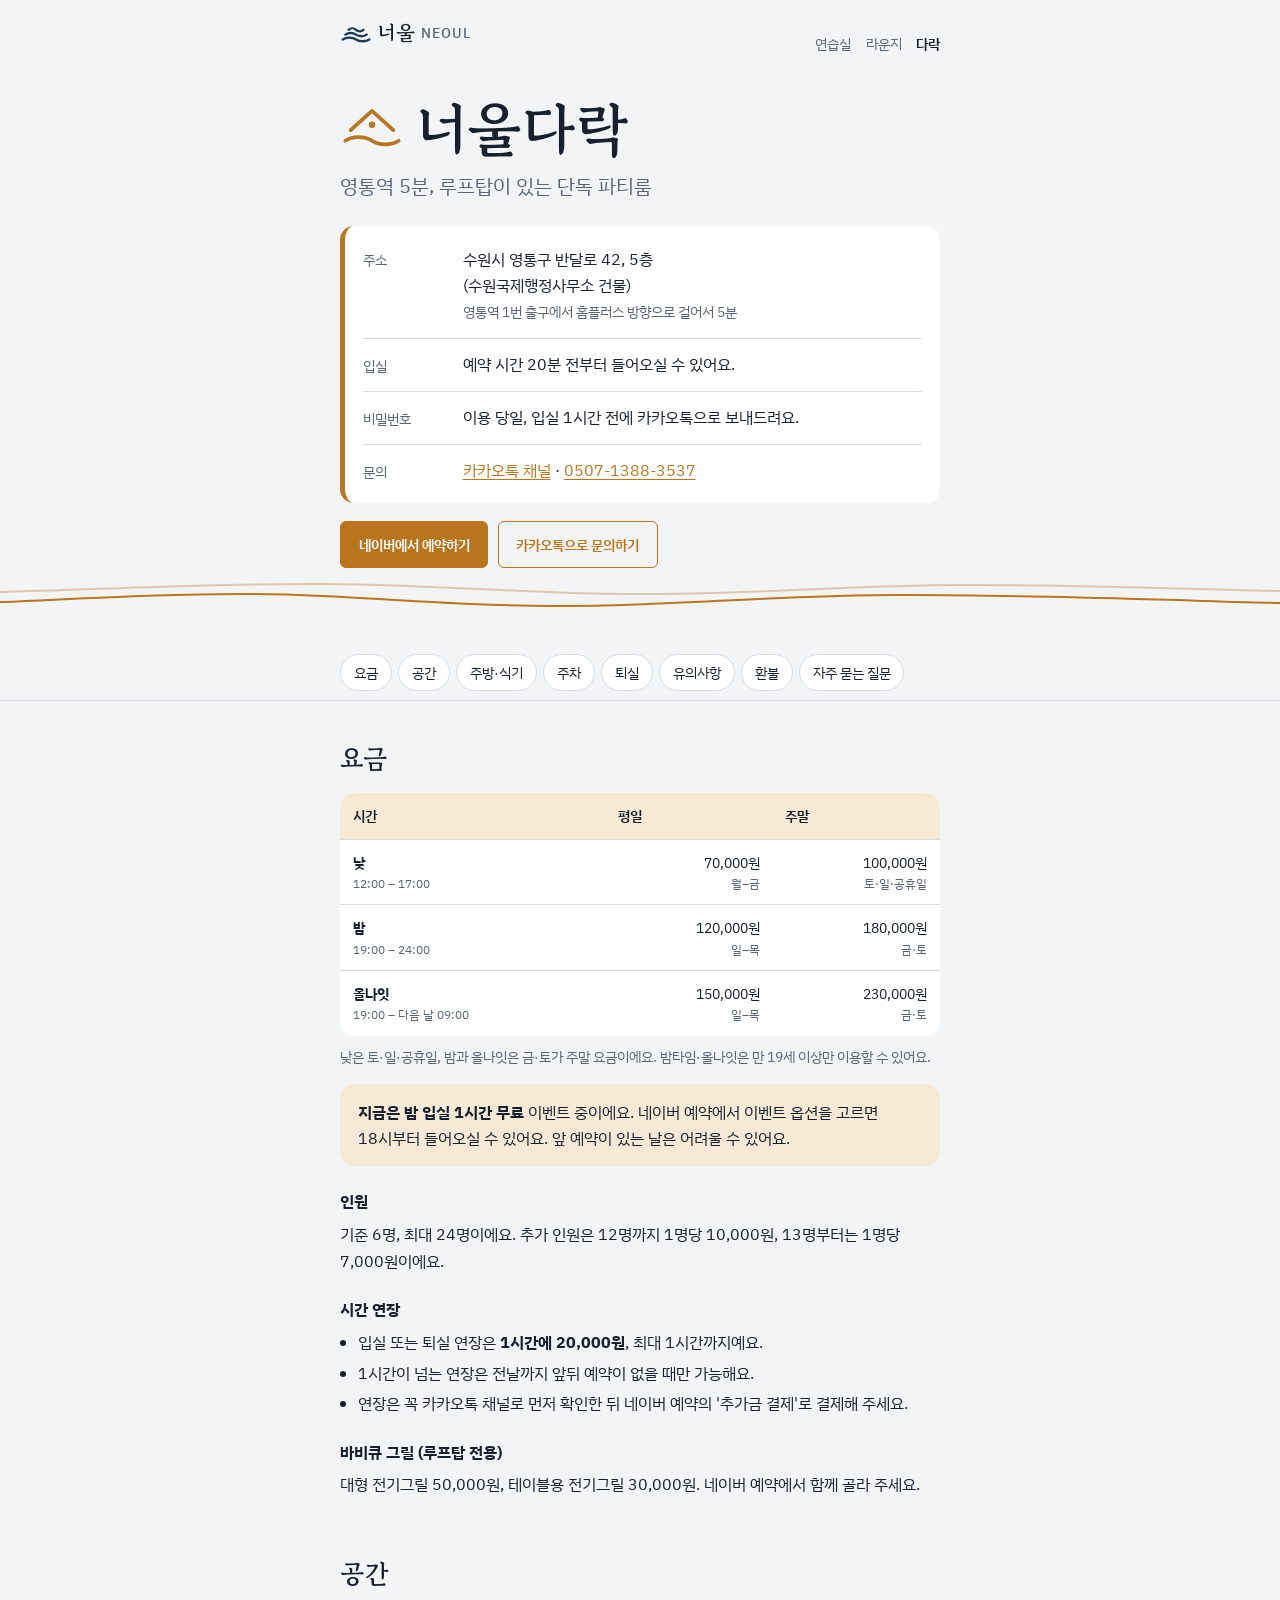
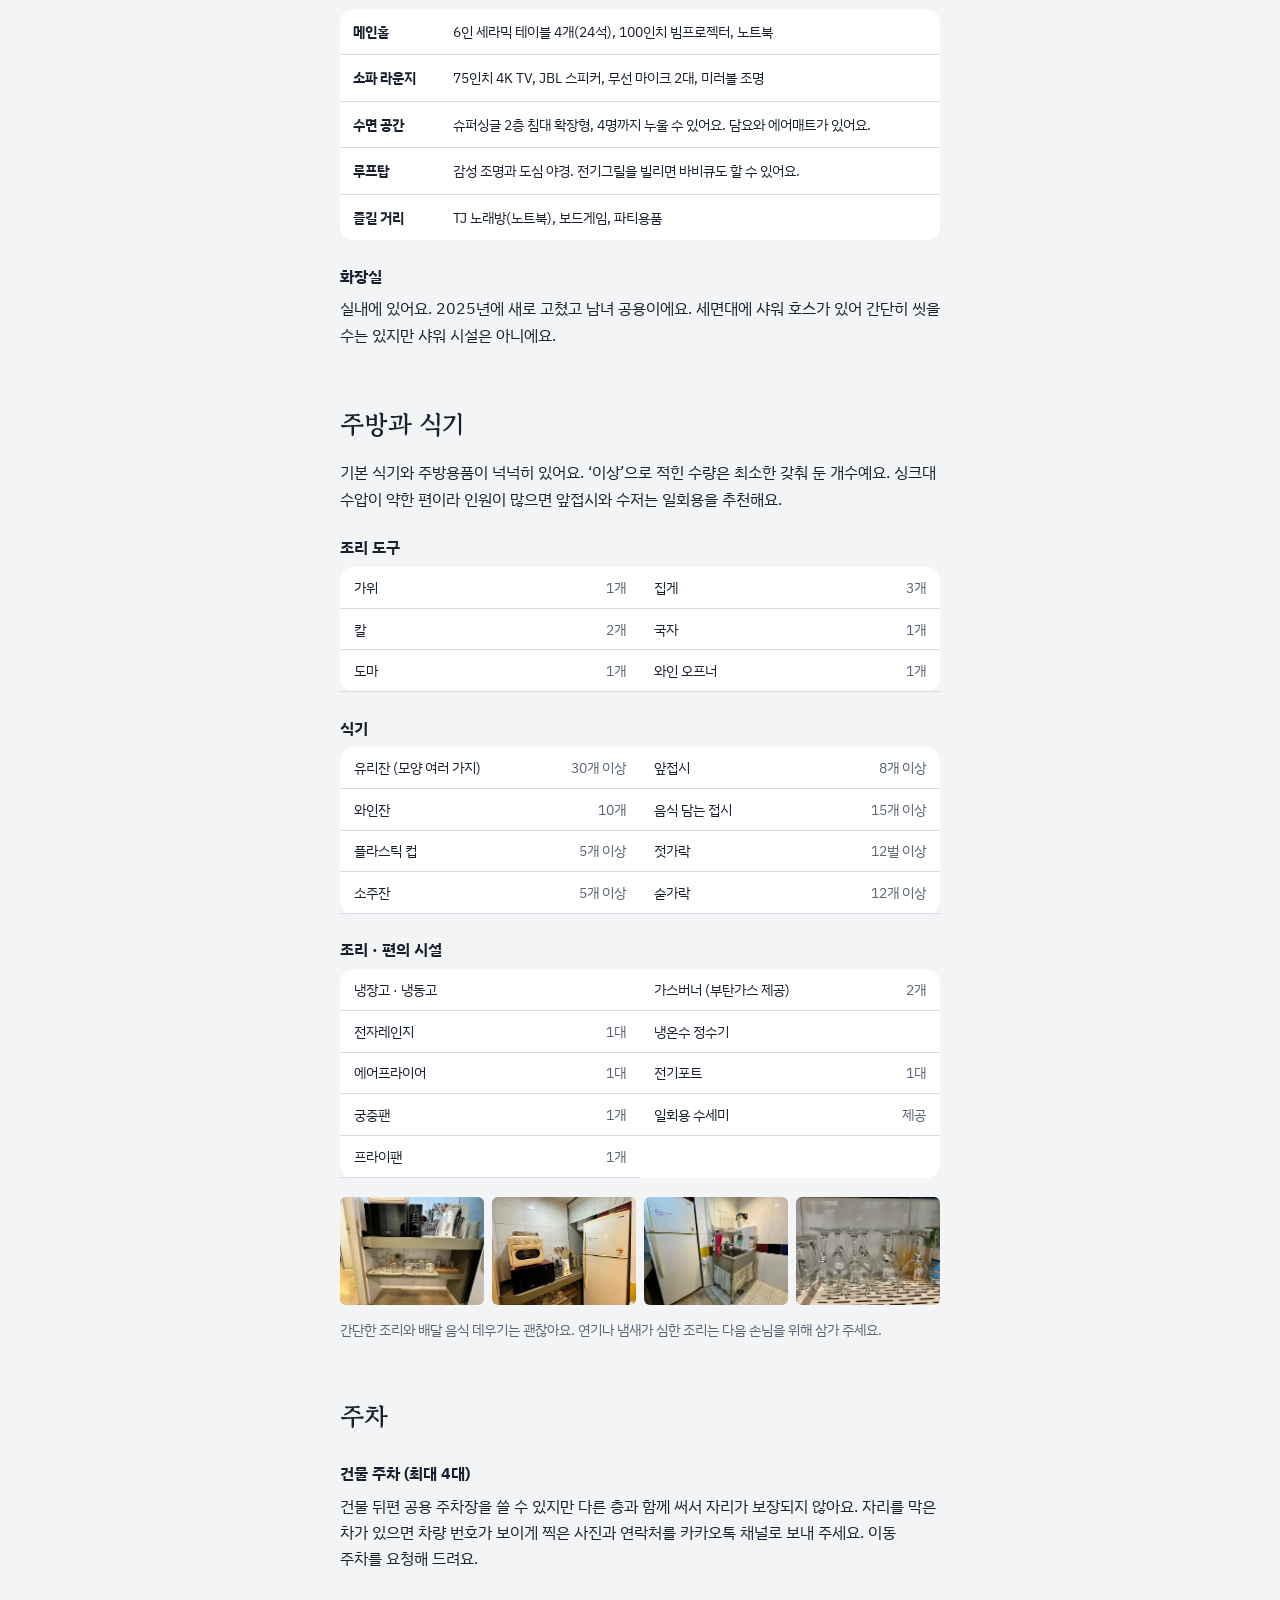
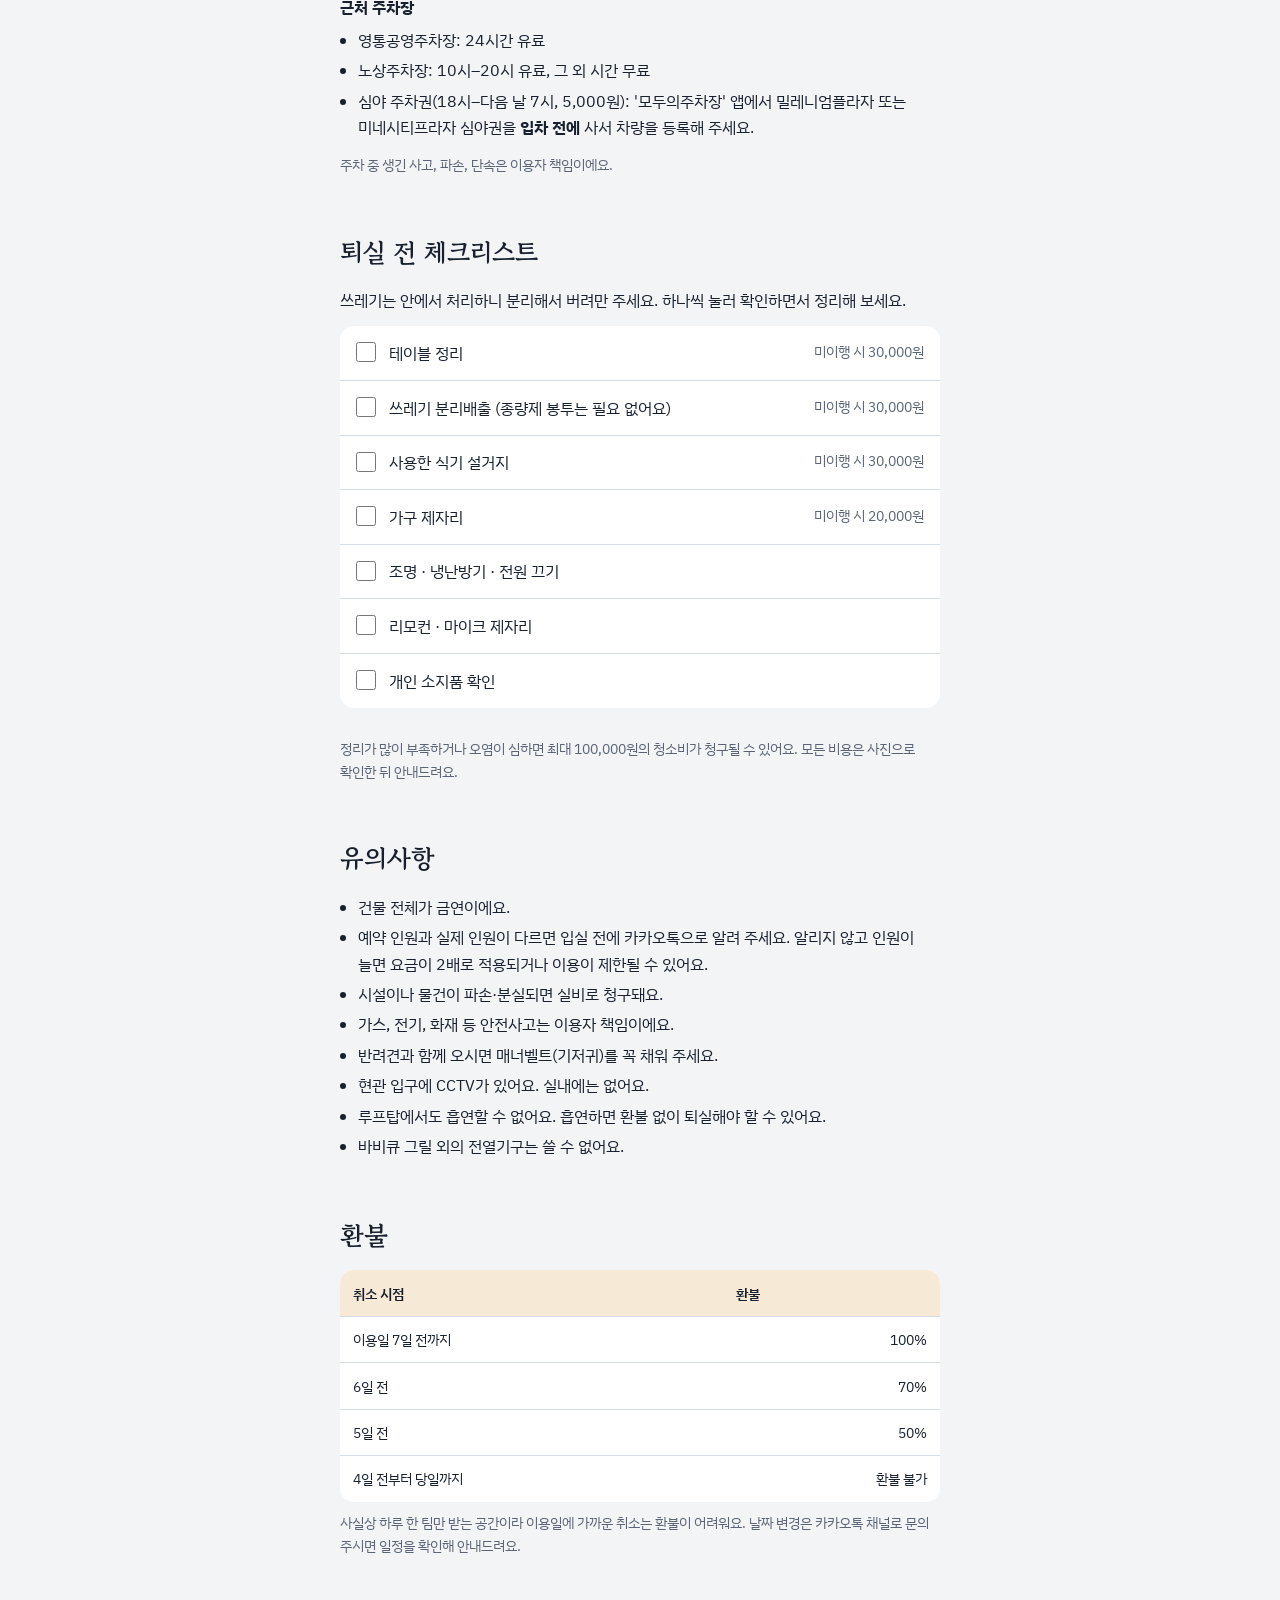
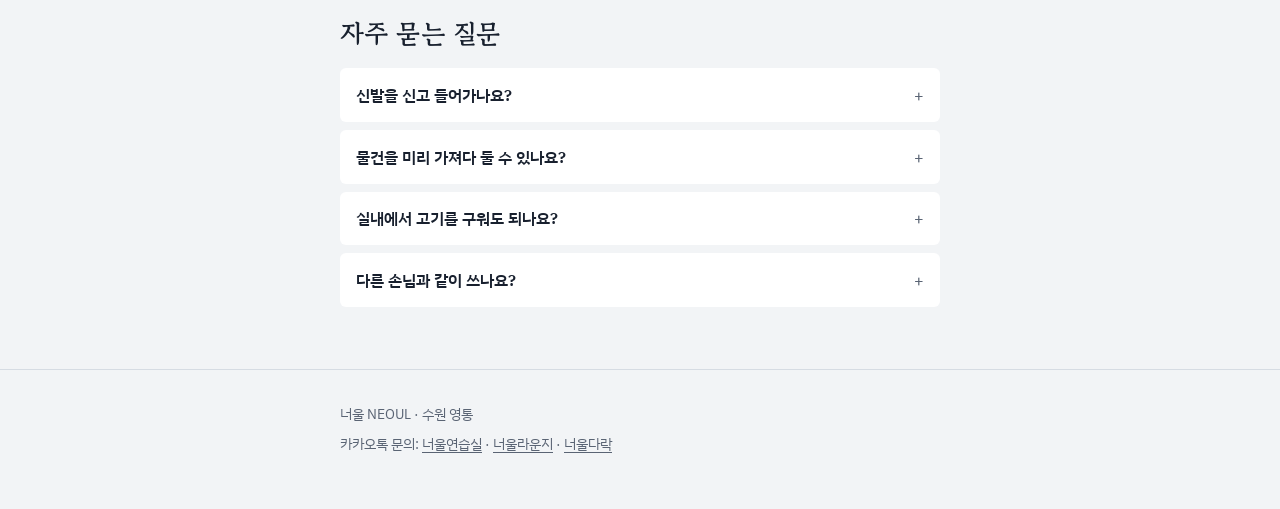
==== darak.html @ b31a5ceb "로고 A안 적용: 메뉴, 공간 제목, 공간 목록, 파비콘" ====
<!DOCTYPE html>
<html lang="ko">
<head>
<meta charset="utf-8">
<meta name="viewport" content="width=device-width, initial-scale=1">
<title>너울다락 · 영통역 루프탑 파티룸</title>
<meta name="description" content="너울다락 요금, 입실, 주차, 퇴실 안내">
<meta property="og:title" content="너울다락 · 영통역 루프탑 파티룸">
<meta property="og:description" content="너울다락 요금, 입실, 주차, 퇴실 안내">
<meta name="theme-color" content="#f2f4f6">
<link rel="preconnect" href="https://fonts.googleapis.com"><link rel="preconnect" href="https://fonts.gstatic.com" crossorigin><link href="https://fonts.googleapis.com/css2?family=Gowun+Batang:wght@700&family=IBM+Plex+Sans+KR:wght@400;600&display=swap" rel="stylesheet">
<link rel="icon" type="image/svg+xml" href="favicon-darak.svg">
<link rel="stylesheet" href="style.css?v=2611253">
</head>
<body class="darak">
<header class="topbar"><div class="wrap">
<a class="brand" href="./"><svg class="brand-mark" viewBox="0 0 120 120" fill="none" stroke="currentColor" stroke-width="7" stroke-linecap="round" stroke-linejoin="round" aria-hidden="true"><path d="M32 48 C39.7 41 52.3 41 60.0 48 S80.3 55 88 48"/><path d="M20 66 C31.0 58 49.0 58 60.0 66 S89.0 74 100 66"/><path d="M10 84 C23.8 75 46.2 75 60.0 84 S96.2 93 110 84"/></svg>너울<small>NEOUL</small></a>
<nav aria-label="공간"><a href="music">연습실</a><a href="lounge">라운지</a><a href="darak" aria-current=page>다락</a></nav>
</div></header>

<main>
<div class="wrap space-head">
<div class="space-title"><svg class="space-mark" viewBox="0 0 120 120" fill="none" stroke="currentColor" stroke-width="7" stroke-linecap="round" stroke-linejoin="round" role="img" aria-label="너울다락 로고"><path d="M20 64 L60 28 L100 64"/><circle cx="60" cy="54" r="6" fill="currentColor" stroke="none"/><path d="M10 84 C23.8 75 46.2 75 60.0 84 S96.2 93 110 84"/></svg><h1>너울다락</h1></div>
<p class="lead">영통역 5분, 루프탑이 있는 단독 파티룸</p>
<dl class="keyfacts"><div><dt>주소</dt><dd>수원시 영통구 반달로 42, 5층<br>(수원국제행정사무소 건물)<br><span class=note>영통역 1번 출구에서 홈플러스 방향으로 걸어서 5분</span></dd></div><div><dt>입실</dt><dd>예약 시간 20분 전부터 들어오실 수 있어요.</dd></div><div><dt>비밀번호</dt><dd>이용 당일, 입실 1시간 전에 카카오톡으로 보내드려요.</dd></div><div><dt>문의</dt><dd><a href="http://pf.kakao.com/_Skxdtxj/chat">카카오톡 채널</a> · <a href="tel:050713883537">0507-1388-3537</a></dd></div></dl>
<div class="actions">
<a class="btn primary" href="https://map.naver.com/p/search/너울다락">네이버에서 예약하기</a>
<a class="btn" href="http://pf.kakao.com/_Skxdtxj/chat">카카오톡으로 문의하기</a>
</div>
</div>
<svg class="swell" viewBox="0 0 600 40" preserveAspectRatio="none" aria-hidden="true"><path class="far" d="M0 16 C25.0 14.7 100.0 7.7 150 8 C200.0 8.3 250.0 17.8 300 18 C350.0 18.2 400.0 9.5 450 9 C500.0 8.5 575.0 14.0 600 15"/><path d="M0 26 C20.0 24.7 76.7 17.3 120 18 C163.3 18.7 210.0 29.8 260 30 C310.0 30.2 363.3 19.5 420 19 C476.7 18.5 570.0 25.7 600 27"/></svg>
<nav class="jump" aria-label="이 페이지에서 바로가기"><div class="wrap"><ul><li><a href="#price">요금</a></li><li><a href="#space">공간</a></li><li><a href="#kitchen">주방·식기</a></li><li><a href="#parking">주차</a></li><li><a href="#checkout">퇴실</a></li><li><a href="#rules">유의사항</a></li><li><a href="#refund">환불</a></li><li><a href="#faq">자주 묻는 질문</a></li></ul></div></nav>
<div class="wrap">
<section id="price">
<h2>요금</h2>
<table>
<thead><tr><th>시간</th><th>평일</th><th>주말</th></tr></thead>
<tbody><tr><th>낮<small>12:00 – 17:00</small></th><td class=num>70,000원<small>월–금</small></td><td class=num>100,000원<small>토·일·공휴일</small></td></tr><tr><th>밤<small>19:00 – 24:00</small></th><td class=num>120,000원<small>일–목</small></td><td class=num>180,000원<small>금·토</small></td></tr><tr><th>올나잇<small>19:00 – 다음 날 09:00</small></th><td class=num>150,000원<small>일–목</small></td><td class=num>230,000원<small>금·토</small></td></tr></tbody>
</table>
<p class="note">낮은 토·일·공휴일, 밤과 올나잇은 금·토가 주말 요금이에요. 밤타임·올나잇은 만 19세 이상만 이용할 수 있어요.</p>
<div class="callout"><p><strong>지금은 밤 입실 1시간 무료</strong> 이벤트 중이에요. 네이버 예약에서 이벤트 옵션을 고르면 18시부터 들어오실 수 있어요. 앞 예약이 있는 날은 어려울 수 있어요.</p></div>
<h3>인원</h3>
<p>기준 6명, 최대 24명이에요. 추가 인원은 12명까지 1명당 10,000원, 13명부터는 1명당 7,000원이에요.</p>
<h3>시간 연장</h3>
<ul class="plain">
<li>입실 또는 퇴실 연장은 <strong>1시간에 20,000원</strong>, 최대 1시간까지예요.</li>
<li>1시간이 넘는 연장은 전날까지 앞뒤 예약이 없을 때만 가능해요.</li>
<li>연장은 꼭 카카오톡 채널로 먼저 확인한 뒤 네이버 예약의 '추가금 결제'로 결제해 주세요.</li>
</ul>
<h3>바비큐 그릴 (루프탑 전용)</h3><p>대형 전기그릴 50,000원, 테이블용 전기그릴 30,000원. 네이버 예약에서 함께 골라 주세요.</p>
</section>

<section id="space">
<h2>공간</h2>
<table><tbody><tr><th>메인홀</th><td>6인 세라믹 테이블 4개(24석), 100인치 빔프로젝터, 노트북</td></tr><tr><th>소파 라운지</th><td>75인치 4K TV, JBL 스피커, 무선 마이크 2대, 미러볼 조명</td></tr><tr><th>수면 공간</th><td>슈퍼싱글 2층 침대 확장형, 4명까지 누울 수 있어요. 담요와 에어매트가 있어요.</td></tr><tr><th>루프탑</th><td>감성 조명과 도심 야경. 전기그릴을 빌리면 바비큐도 할 수 있어요.</td></tr><tr><th>즐길 거리</th><td>TJ 노래방(노트북), 보드게임, 파티용품</td></tr></tbody></table>
<h3>화장실</h3>
<p>실내에 있어요. 2025년에 새로 고쳤고 남녀 공용이에요. 세면대에 샤워 호스가 있어 간단히 씻을 수는 있지만 샤워 시설은 아니에요.</p>
</section>

<section id="kitchen">
<h2>주방과 식기</h2>
<p>기본 식기와 주방용품이 넉넉히 있어요. ‘이상’으로 적힌 수량은 최소한 갖춰 둔 개수예요. 싱크대 수압이 약한 편이라 인원이 많으면 앞접시와 수저는 일회용을 추천해요.</p><h3>조리 도구</h3><ul class="kit"><li><span>가위</span><span class="qty">1개</span></li><li><span>칼</span><span class="qty">2개</span></li><li><span>도마</span><span class="qty">1개</span></li><li><span>집게</span><span class="qty">3개</span></li><li><span>국자</span><span class="qty">1개</span></li><li><span>와인 오프너</span><span class="qty">1개</span></li></ul><h3>식기</h3><ul class="kit"><li><span>유리잔 (모양 여러 가지)</span><span class="qty">30개 이상</span></li><li><span>와인잔</span><span class="qty">10개</span></li><li><span>플라스틱 컵</span><span class="qty">5개 이상</span></li><li><span>소주잔</span><span class="qty">5개 이상</span></li><li><span>앞접시</span><span class="qty">8개 이상</span></li><li><span>음식 담는 접시</span><span class="qty">15개 이상</span></li><li><span>젓가락</span><span class="qty">12벌 이상</span></li><li><span>숟가락</span><span class="qty">12개 이상</span></li></ul><h3>조리 · 편의 시설</h3><ul class="kit"><li><span>냉장고 · 냉동고</span><span class="qty"></span></li><li><span>전자레인지</span><span class="qty">1대</span></li><li><span>에어프라이어</span><span class="qty">1대</span></li><li><span>궁중팬</span><span class="qty">1개</span></li><li><span>프라이팬</span><span class="qty">1개</span></li><li><span>가스버너 (부탄가스 제공)</span><span class="qty">2개</span></li><li><span>냉온수 정수기</span><span class="qty"></span></li><li><span>전기포트</span><span class="qty">1대</span></li><li><span>일회용 수세미</span><span class="qty">제공</span></li></ul>
<div class="gallery"><a href="darak-kitchen-01.webp"><img src="darak-kitchen-01.webp" alt="전자레인지와 식기 선반" loading="lazy" width="1200" height="900"></a><a href="darak-kitchen-02.webp"><img src="darak-kitchen-02.webp" alt="에어프라이어, 전자레인지, 냉장고" loading="lazy" width="1200" height="900"></a><a href="darak-kitchen-03.webp"><img src="darak-kitchen-03.webp" alt="냉장고, 싱크대, 정수기" loading="lazy" width="1200" height="900"></a><a href="darak-kitchen-04.webp"><img src="darak-kitchen-04.webp" alt="와인잔과 유리잔" loading="lazy" width="1200" height="900"></a></div><p class="note">간단한 조리와 배달 음식 데우기는 괜찮아요. 연기나 냄새가 심한 조리는 다음 손님을 위해 삼가 주세요.</p>
</section>

<section id="parking">
<h2>주차</h2>
<h3>건물 주차 (최대 4대)</h3>
<p>건물 뒤편 공용 주차장을 쓸 수 있지만 다른 층과 함께 써서 자리가 보장되지 않아요. 자리를 막은 차가 있으면 차량 번호가 보이게 찍은 사진과 연락처를 카카오톡 채널로 보내 주세요. 이동 주차를 요청해 드려요.</p>
<h3>근처 주차장</h3>
<ul class="plain">
<li>영통공영주차장: 24시간 유료</li>
<li>노상주차장: 10시–20시 유료, 그 외 시간 무료</li>
<li>심야 주차권(18시–다음 날 7시, 5,000원): '모두의주차장' 앱에서 밀레니엄플라자 또는 미네시티프라자 심야권을 <strong>입차 전에</strong> 사서 차량을 등록해 주세요.</li>
</ul>
<p class="note">주차 중 생긴 사고, 파손, 단속은 이용자 책임이에요.</p>
</section>

<section id="checkout">
<h2>퇴실 전 체크리스트</h2>
<p>쓰레기는 안에서 처리하니 분리해서 버려만 주세요. 하나씩 눌러 확인하면서 정리해 보세요.</p>
<ul class="checklist" id="checklist"><li><label><input type="checkbox"><span>테이블 정리</span><span class="fee">미이행 시 30,000원</span></label></li><li><label><input type="checkbox"><span>쓰레기 분리배출 (종량제 봉투는 필요 없어요)</span><span class="fee">미이행 시 30,000원</span></label></li><li><label><input type="checkbox"><span>사용한 식기 설거지</span><span class="fee">미이행 시 30,000원</span></label></li><li><label><input type="checkbox"><span>가구 제자리</span><span class="fee">미이행 시 20,000원</span></label></li><li><label><input type="checkbox"><span>조명 · 냉난방기 · 전원 끄기</span></label></li><li><label><input type="checkbox"><span>리모컨 · 마이크 제자리</span></label></li><li><label><input type="checkbox"><span>개인 소지품 확인</span></label></li></ul><p class="check-status" aria-live="polite"></p><script>(function(){var l=document.getElementById('checklist');if(!l)return;var b=l.querySelectorAll('input'),s=document.querySelector('.check-status');function u(){var n=0;b.forEach(function(x){if(x.checked)n++;});s.textContent=n===b.length?'모두 확인했어요. 이용해 주셔서 감사합니다.':n?b.length+'개 중 '+n+'개 확인':'';}b.forEach(function(x){x.addEventListener('change',u);});})();</script>
<p class="note">정리가 많이 부족하거나 오염이 심하면 최대 100,000원의 청소비가 청구될 수 있어요. 모든 비용은 사진으로 확인한 뒤 안내드려요.</p>
</section>

<section id="rules">
<h2>유의사항</h2>
<ul class="plain">
<li>건물 전체가 금연이에요.</li>
<li>예약 인원과 실제 인원이 다르면 입실 전에 카카오톡으로 알려 주세요. 알리지 않고 인원이 늘면 요금이 2배로 적용되거나 이용이 제한될 수 있어요.</li>
<li>시설이나 물건이 파손·분실되면 실비로 청구돼요.</li>
<li>가스, 전기, 화재 등 안전사고는 이용자 책임이에요.</li>
<li>반려견과 함께 오시면 매너벨트(기저귀)를 꼭 채워 주세요.</li>
<li>현관 입구에 CCTV가 있어요. 실내에는 없어요.</li>
<li>루프탑에서도 흡연할 수 없어요. 흡연하면 환불 없이 퇴실해야 할 수 있어요.</li><li>바비큐 그릴 외의 전열기구는 쓸 수 없어요.</li>
</ul>
</section>

<section id="refund">
<h2>환불</h2>
<table>
<thead><tr><th>취소 시점</th><th>환불</th></tr></thead>
<tbody>
<tr><td>이용일 7일 전까지</td><td class="num">100%</td></tr>
<tr><td>6일 전</td><td class="num">70%</td></tr>
<tr><td>5일 전</td><td class="num">50%</td></tr>
<tr><td>4일 전부터 당일까지</td><td class="num">환불 불가</td></tr>
</tbody></table>
<p class="note">사실상 하루 한 팀만 받는 공간이라 이용일에 가까운 취소는 환불이 어려워요. 날짜 변경은 카카오톡 채널로 문의 주시면 일정을 확인해 안내드려요.</p>
</section>

<section id="faq">
<h2>자주 묻는 질문</h2>
<details><summary>신발을 신고 들어가나요?</summary><div><p>신발을 신어도 되고, 실내화도 있어요.</p></div></details><details><summary>물건을 미리 가져다 둘 수 있나요?</summary><div><p>냉장·냉동 보관이 필요한 물건은 앞 예약이 없을 때만 가능해요. 그 밖의 물건은 미리 문의 주시면 보관이나 택배 수령을 도와드려요.</p></div></details><details><summary>실내에서 고기를 구워도 되나요?</summary><div><p>실내에서는 안 돼요. 바비큐는 루프탑에서 전기그릴을 빌려서 해 주세요.</p></div></details><details><summary>다른 손님과 같이 쓰나요?</summary><div><p>아니요. 한 팀만 단독으로 쓰는 공간이에요.</p></div></details>
</section>
</div>
</main>
<footer><div class="wrap">
<p>너울 NEOUL · 수원 영통</p>
<p>카카오톡 문의: <a href="http://pf.kakao.com/_NQUlj/chat">너울연습실</a> · <a href="http://pf.kakao.com/_Rxcxdtxj/chat">너울라운지</a> · <a href="http://pf.kakao.com/_Skxdtxj/chat">너울다락</a></p>
</div></footer>
</body>
</html>
---- style.css ----
/* 너울 NEOUL — 공통 스타일 */
:root {
  --paper: #f2f4f6;
  --surface: #ffffff;
  --ink: #18202e;
  --muted: #5a6474;
  --line: #d6dce3;
  --swell: #2c5d8a;
  --accent: #2c5d8a;
  --accent-soft: #e3ebf3;
  --display: "Gowun Batang", "Noto Serif KR", serif;
  --body: "IBM Plex Sans KR", "Apple SD Gothic Neo", "Malgun Gothic", sans-serif;
  --step--1: 0.875rem;
  --step-0: 1rem;
  --step-1: 1.25rem;
  --step-2: 1.6rem;
  --step-3: 2.2rem;
  --gap: 1.25rem;
  --radius-sm: 6px;
  --radius-lg: 14px;
}
body.darak  { --accent: #b9761f; --accent-soft: #f6ead7; }
body.lounge { --accent: #8a3b52; --accent-soft: #f2e3e8; }
body.studio { --accent: #2f7f7a; --accent-soft: #dfefed; }

* { box-sizing: border-box; }
html { -webkit-text-size-adjust: 100%; scroll-behavior: smooth; scroll-padding-top: 4rem; }
@media (prefers-reduced-motion: reduce) { html { scroll-behavior: auto; } }
body {
  margin: 0;
  background: var(--paper);
  color: var(--ink);
  font-family: var(--body);
  font-size: var(--step-0);
  line-height: 1.65;
  word-break: keep-all;
  overflow-wrap: break-word;
}
a { color: var(--accent); text-underline-offset: 3px; }
a:focus-visible, button:focus-visible, summary:focus-visible, input:focus-visible {
  outline: 3px solid var(--accent);
  outline-offset: 2px;
  border-radius: 4px;
}
.wrap { max-width: 40rem; margin: 0 auto; padding: 0 1.25rem; }

/* 상단 바 */
.topbar { padding: 1rem 0 0; }
.topbar .wrap { display: flex; justify-content: space-between; align-items: baseline; }
.brand { font-family: var(--display); font-weight: 700; font-size: var(--step-1); color: var(--ink); text-decoration: none; letter-spacing: 0.02em; }
.brand small { font-family: var(--body); font-weight: 500; font-size: var(--step--1); color: var(--muted); margin-left: 0.35rem; letter-spacing: 0.08em; }
.topbar nav a { font-size: var(--step--1); color: var(--muted); text-decoration: none; margin-left: 0.9rem; }
.topbar nav a[aria-current="page"] { color: var(--ink); font-weight: 600; }

/* 물결 — 너울의 상징 */
.swell { display: block; width: 100%; height: 40px; color: var(--accent); }
.swell path { fill: none; stroke: currentColor; stroke-width: 2; stroke-linecap: round; }





/* 홈 */
.home-hero { padding-top: 3.5rem; padding-bottom: 1rem; }
.home-hero h1 {
  font-family: var(--display);
  font-weight: 700;
  font-size: clamp(5rem, 30vw, 10rem);
  line-height: 0.95;
  margin: 0;
  letter-spacing: -0.02em;
}
.home-hero p { font-size: var(--step-1); color: var(--muted); margin: 1rem 0 0; max-width: 22em; }
.home-hero p strong { color: var(--ink); font-weight: 600; }

.places { list-style: none; margin: 1.5rem 0 0; padding: 0; }
.places li { border-top: 1px solid var(--line); }
.places li:last-child { border-bottom: 1px solid var(--line); }
.places a { display: grid; grid-template-columns: 1fr auto; gap: 0.2rem 1rem; padding: 1.4rem 0; color: var(--ink); text-decoration: none; }
.places .name { font-family: var(--display); font-weight: 700; font-size: var(--step-3); line-height: 1.1; }
.places .where { align-self: end; font-size: var(--step--1); color: var(--muted); text-align: right; }
.places .what { grid-column: 1 / -1; color: var(--muted); }
.places a:hover .name { color: var(--swell); }
.places .dot { display: inline-block; width: 0.55em; height: 0.55em; border-radius: 50%; margin-right: 0.45em; vertical-align: 0.15em; }

.note { color: var(--muted); font-size: var(--step--1); }

/* 공간 페이지 머리 */
.space-head { padding-top: 2.5rem; padding-bottom: 0.5rem; }
.space-head h1 { font-family: var(--display); font-weight: 700; font-size: clamp(2.6rem, 12vw, 3.6rem); line-height: 1.05; margin: 0; }
.space-head .lead { font-size: var(--step-1); color: var(--muted); margin: 0.6rem 0 0; }

.keyfacts { background: var(--surface); border-radius: var(--radius-lg); padding: 0.4rem 1.1rem; margin: 1.5rem 0 0; border-left: 5px solid var(--accent); }
.keyfacts div { display: grid; grid-template-columns: 5.5rem 1fr; gap: 0.75rem; padding: 0.8rem 0; border-bottom: 1px solid var(--line); }
.keyfacts div:last-child { border-bottom: 0; }
.keyfacts dt { color: var(--muted); font-size: var(--step--1); padding-top: 0.15rem; }
.keyfacts dd { margin: 0; }

.actions { display: flex; flex-wrap: wrap; gap: 0.6rem; margin: 1.1rem 0 0; }
.btn { display: inline-block; padding: 0.7rem 1.1rem; border-radius: var(--radius-sm); text-decoration: none; font-weight: 600; font-size: var(--step--1); border: 1.5px solid var(--accent); color: var(--accent); background: transparent; }
.btn.primary { background: var(--accent); color: #fff; }

/* 바로가기 */
.jump { position: sticky; top: 0; z-index: 5; background: var(--paper); border-bottom: 1px solid var(--line); margin-top: 1.8rem; }
.jump ul { list-style: none; margin: 0; padding: 0.6rem 0; display: flex; gap: 0.4rem; overflow-x: auto; scrollbar-width: none; }
.jump ul::-webkit-scrollbar { display: none; }
.jump a { display: block; white-space: nowrap; padding: 0.35rem 0.8rem; border-radius: 999px; background: var(--surface); color: var(--ink); text-decoration: none; font-size: var(--step--1); border: 1px solid var(--line); }
.jump a:hover { border-color: var(--accent); }

/* 본문 섹션 */
main section { padding: 2.2rem 0 0.4rem; }
main h2 { font-family: var(--display); font-weight: 700; font-size: var(--step-2); margin: 0 0 0.9rem; }
main h3 { font-size: var(--step-0); margin: 1.4rem 0 0.4rem; }
main p { margin: 0 0 0.8rem; }
main ul.plain { margin: 0 0 0.8rem; padding-left: 1.1rem; }
main ul.plain li { margin: 0.25rem 0; }

table { width: 100%; border-collapse: collapse; background: var(--surface); border-radius: var(--radius-lg); overflow: hidden; font-size: var(--step--1); }
th, td { text-align: left; padding: 0.7rem 0.8rem; border-bottom: 1px solid var(--line); vertical-align: top; }
thead th { background: var(--accent-soft); font-weight: 600; }
tbody tr:last-child td, tbody tr:last-child th { border-bottom: 0; }
td.num { text-align: right; white-space: nowrap; font-variant-numeric: tabular-nums; }
th small, td small { display: block; color: var(--muted); font-weight: 400; }

.callout { background: var(--accent-soft); border-radius: var(--radius-lg); padding: 0.9rem 1.1rem; margin: 1rem 0; }
.callout p:last-child { margin-bottom: 0; }

/* 퇴실 체크리스트 */
.checklist { list-style: none; margin: 0; padding: 0; background: var(--surface); border-radius: var(--radius-lg); }
.checklist li { border-bottom: 1px solid var(--line); }
.checklist li:last-child { border-bottom: 0; }
.checklist label { display: flex; gap: 0.8rem; align-items: flex-start; padding: 0.85rem 1rem; cursor: pointer; }
.checklist input { width: 1.25rem; height: 1.25rem; margin: 0.15rem 0 0; accent-color: var(--accent); flex: none; }
.checklist .fee { margin-left: auto; color: var(--muted); font-size: var(--step--1); white-space: nowrap; }
.checklist input:checked ~ span:first-of-type { color: var(--muted); text-decoration: line-through; }
.check-status { font-size: var(--step--1); color: var(--muted); margin: 0.6rem 0 0; min-height: 1.4em; }

/* FAQ */
details { background: var(--surface); border-radius: var(--radius-sm); margin: 0 0 0.5rem; }
summary { cursor: pointer; padding: 0.85rem 1rem; font-weight: 600; list-style: none; }
summary::-webkit-details-marker { display: none; }
summary::after { content: "+"; float: right; color: var(--muted); font-weight: 400; }
details[open] summary::after { content: "−"; }
details > div { padding: 0 1rem 0.9rem; color: var(--ink); }
details > div p:last-child { margin-bottom: 0; }

/* 연습실 방 목록 */
.rooms { list-style: none; margin: 0; padding: 0; background: var(--surface); border-radius: var(--radius-lg); }
.rooms li { padding: 0.9rem 1rem; border-bottom: 1px solid var(--line); display: grid; grid-template-columns: 1fr auto; gap: 0.1rem 1rem; }
.rooms li:last-child { border-bottom: 0; }
.rooms .room { font-weight: 600; }
.rooms .price { text-align: right; font-variant-numeric: tabular-nums; white-space: nowrap; }
.rooms .gear { grid-column: 1 / -1; color: var(--muted); font-size: var(--step--1); }

footer { margin-top: 3rem; padding: 2rem 0 3rem; border-top: 1px solid var(--line); color: var(--muted); font-size: var(--step--1); }
footer p { margin: 0 0 0.4rem; }
footer a { color: var(--muted); }
table + .note { margin-top: 0.6rem; }
a[href^="tel:"] { white-space: nowrap; }

/* 입체 물결 + 바다 구역 (홈) */
.sea { background: #1c3b5a; color: #e8eef4; padding: 0.5rem 0 3rem; }
.sea .places li { border-color: rgba(255,255,255,0.16); }
.sea .places a { color: #fff; }
.sea .places .where, .sea .places .what { color: #b8c8d8; }
.sea .places a:hover .name { color: #cfe0f0; }
.sea .places .dot { box-shadow: 0 0 0 3px rgba(255,255,255,0.15); }
.map-title { font-family: var(--display); font-weight: 700; font-size: var(--step-2); color: #fff; margin: 2.5rem 0 0.9rem; }
.map { height: 340px; border-radius: var(--radius-lg); overflow: hidden; background: #2a4d70; box-shadow: 0 18px 40px -20px rgba(0,0,0,0.6); }
.map-note, .sea-note { font-size: var(--step--1); color: #b8c8d8; margin: 0.7rem 0 0; }
.sea-note { margin-top: 1.5rem; }
.home + footer, body.home footer { border-top: 0; margin-top: 0; }
.pin { background: none; border: 0; }
.pin-dot { position: absolute; left: -9px; top: -9px; width: 18px; height: 18px; border-radius: 50%; border: 3px solid #fff; box-shadow: 0 2px 6px rgba(0,0,0,0.35); }
.pin-label { position: absolute; top: -13px; white-space: nowrap; background: #fff; color: #18202e; font: 600 13px/1 var(--body); padding: 6px 8px; border-radius: 6px; box-shadow: 0 2px 8px rgba(0,0,0,0.2); }
.pin-right .pin-label { left: 14px; }
.pin-left .pin-label { right: 14px; }
.leaflet-popup-content { font-family: var(--body); font-size: 14px; line-height: 1.6; }

/* 공간 페이지 물결: 두 겹 */
.swell .far { stroke-opacity: 0.35; }
.map .leaflet-tile-pane { filter: grayscale(0.55) contrast(0.95) brightness(1.03); }
.kit { list-style: none; margin: 0 0 0.6rem; padding: 0; background: var(--surface); border-radius: var(--radius-lg); columns: 2; column-gap: 0; }
.kit li { display: flex; justify-content: space-between; gap: 0.5rem; padding: 0.55rem 0.9rem; border-bottom: 1px solid var(--line); break-inside: avoid; font-size: var(--step--1); }
.kit .qty { color: var(--muted); white-space: nowrap; }
@media (max-width: 30rem) { .kit { columns: 1; } }
.gallery { display: grid; grid-template-columns: repeat(auto-fill, minmax(9rem, 1fr)); gap: 0.5rem; margin: 1rem 0 0; }
.gallery img { width: 100%; height: auto; aspect-ratio: 4 / 3; object-fit: cover; border-radius: var(--radius-sm); display: block; background: var(--line); }
.gallery { margin: 1.2rem 0 0.8rem; }
.gallery a { display: block; }
.gallery a:focus-visible { outline-offset: 3px; }


/* 홈 물결: 움직임 없는 세 겹 곡선 */
.swell-3d { display: block; width: 100%; height: clamp(70px, 11vw, 150px); margin-top: 1.5rem; }
.swell-3d + .sea { margin-top: -2px; }
/* 연습실 시설과 비품 */
.facts { display: grid; grid-template-columns: 8rem 1fr; margin: 0; background: var(--surface); border-radius: var(--radius-lg); padding: 0.3rem 1.1rem; }
.facts dt, .facts dd { padding: 0.75rem 0; border-bottom: 1px solid var(--line); margin: 0; }
.facts dt { font-weight: 600; font-size: var(--step--1); padding-right: 1rem; padding-top: 0.85rem; }
.facts dt:nth-last-of-type(1), .facts dd:last-of-type { border-bottom: 0; }
@media (max-width: 30rem) { .facts { grid-template-columns: 1fr; } .facts dt { border-bottom: 0; padding-bottom: 0.1rem; } .facts dd { padding-top: 0.1rem; } }
.gallery.wide { grid-template-columns: repeat(3, 1fr); }

/* 로고 마크 */
.brand { display: inline-flex; align-items: center; }
.brand-mark { width: 1.6em; height: 1.6em; color: #1c3b5a; margin-right: 0.35rem; stroke-width: 9; }
.home-title { display: flex; align-items: center; gap: 0.2em; }
.home-mark { width: 1em; height: 1em; font-size: clamp(3.4rem, 16vw, 6rem); color: #1c3b5a; flex: none; }
.space-title { display: flex; align-items: center; gap: 0.75rem; }
.space-mark { width: clamp(3rem, 13vw, 4rem); height: clamp(3rem, 13vw, 4rem); color: var(--accent); flex: none; }
.places .name { display: flex; align-items: center; gap: 0.6rem; }
.place-mark { width: 1.25em; height: 1.25em; flex: none; stroke-width: 8; }
.place-mark.studio { color: #6cc3bb; }
.place-mark.lounge { color: #e08ba4; }
.place-mark.darak { color: #e9b05c; }
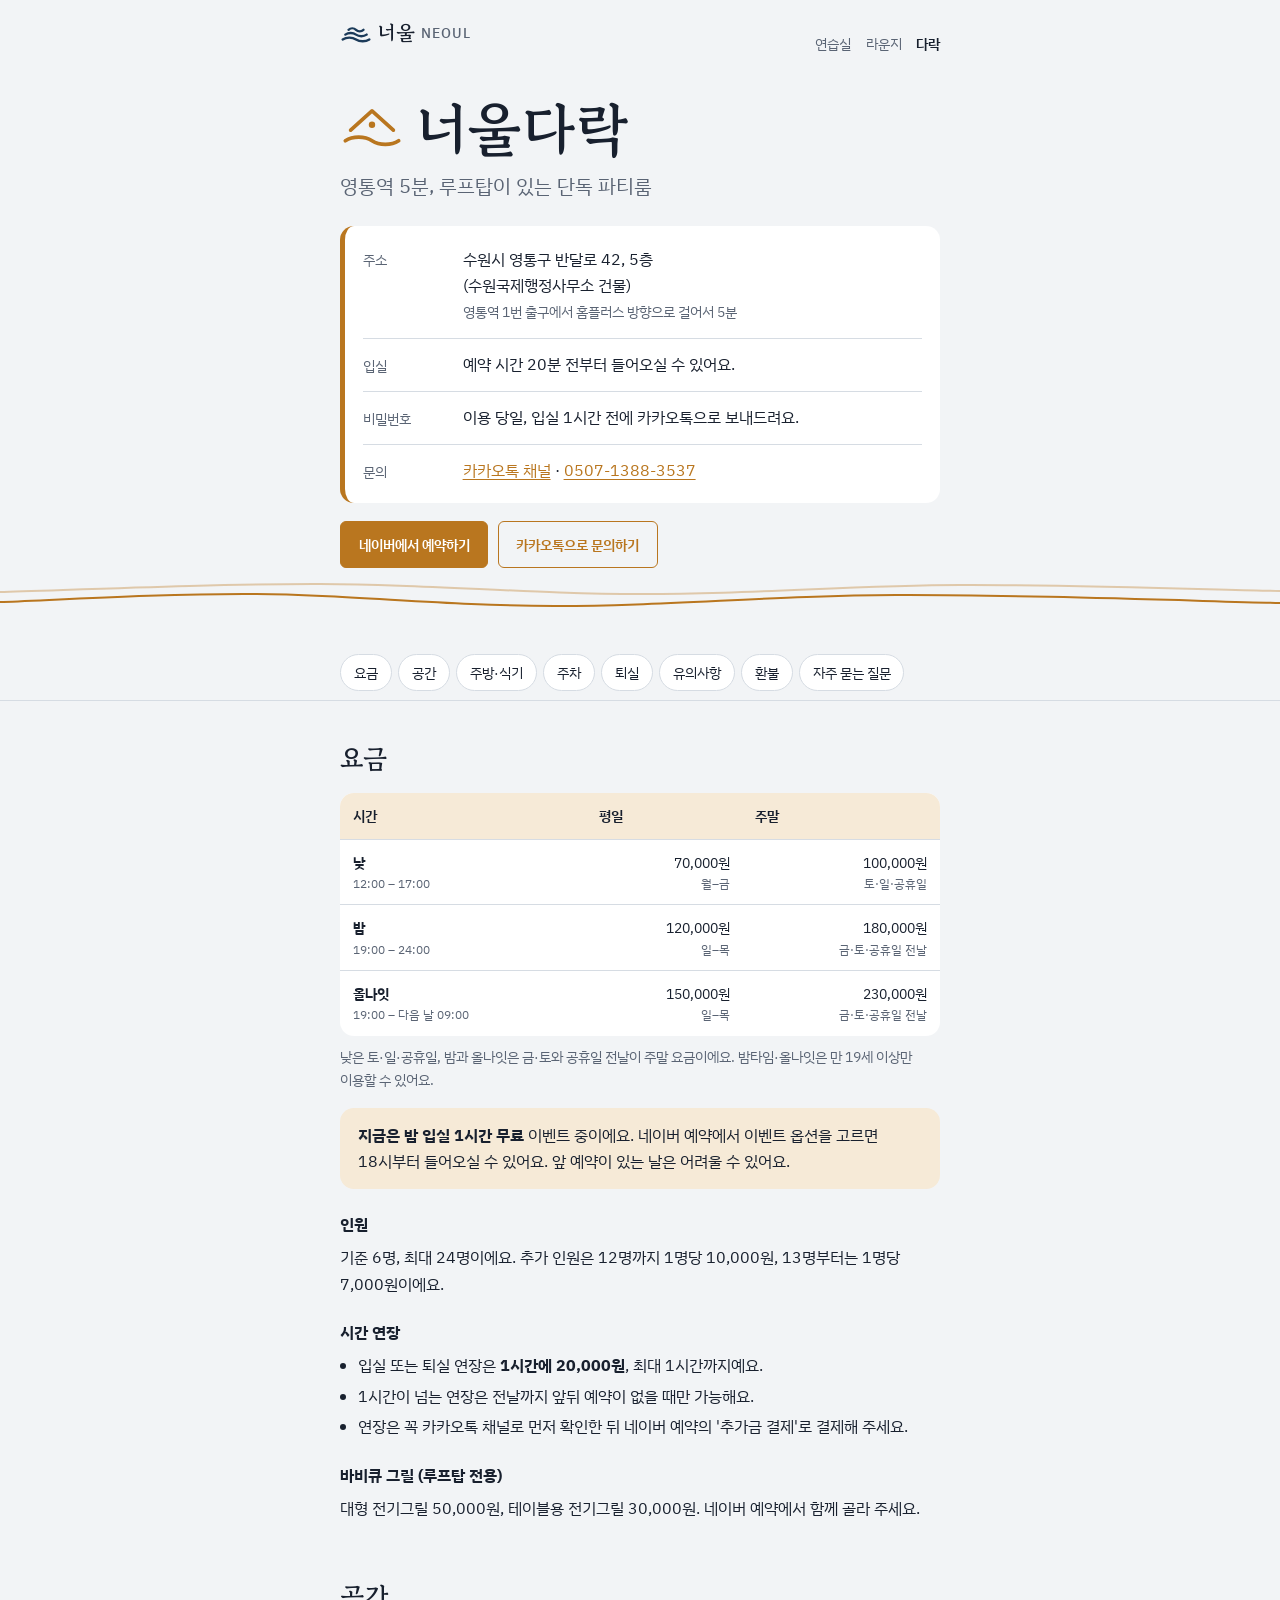
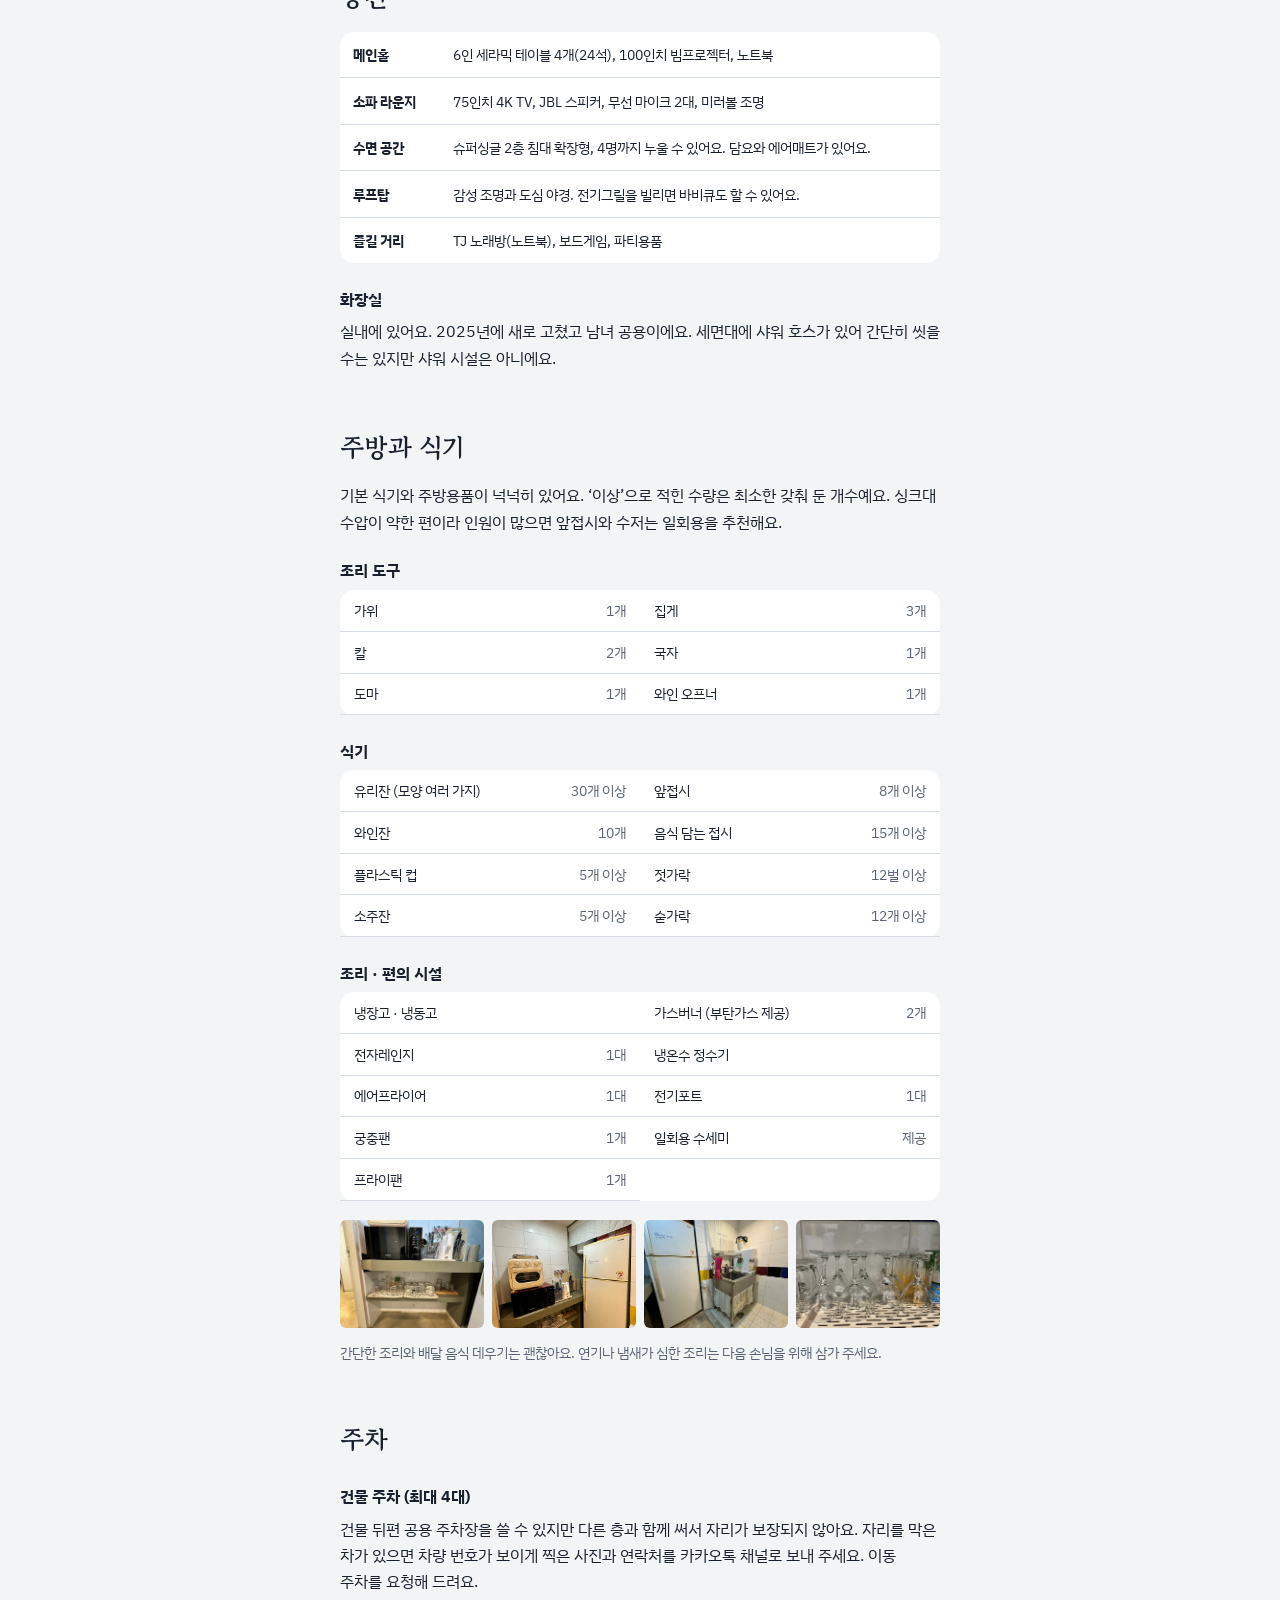
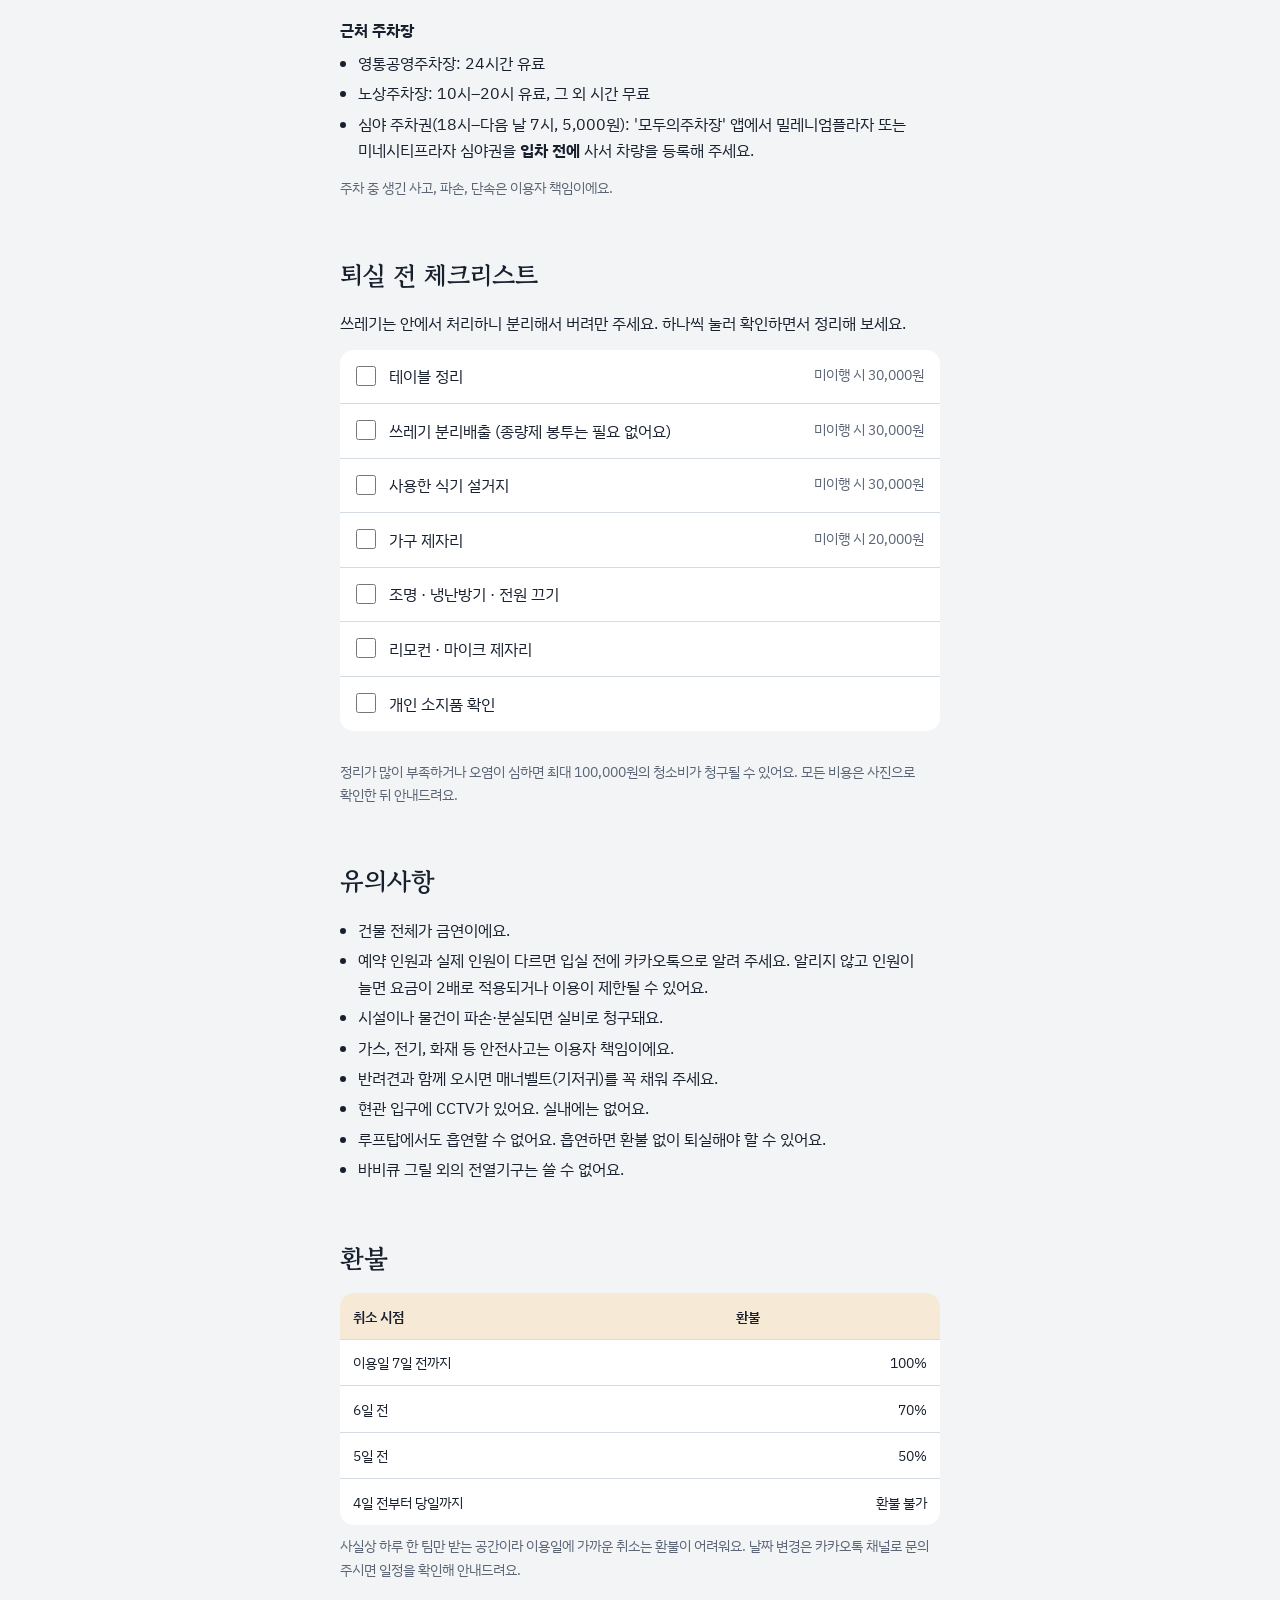
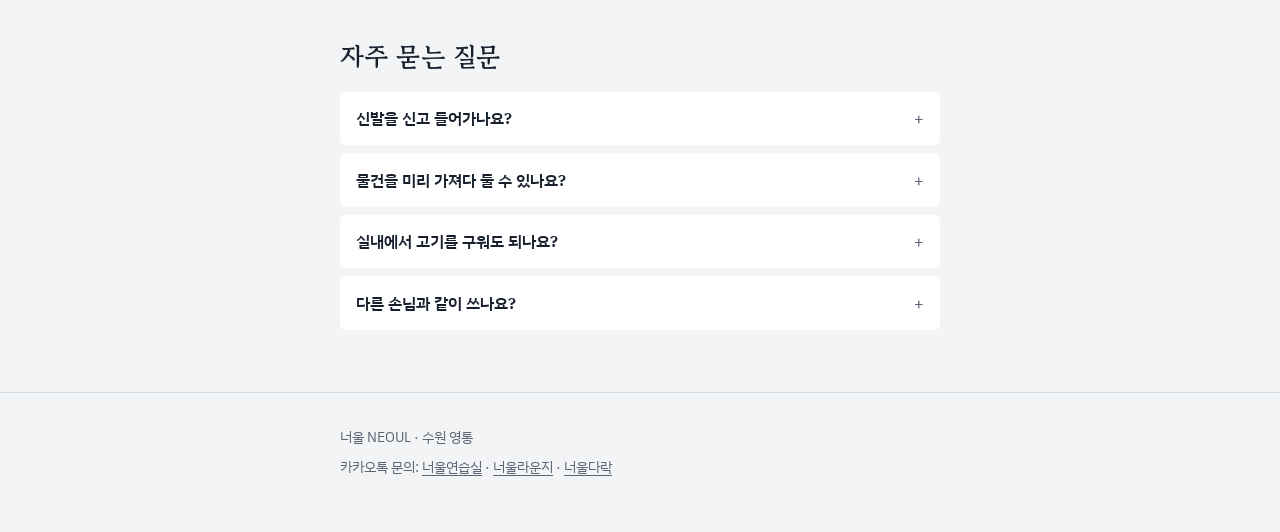
==== commit 96351519: "밤·올나잇 주말 요금에 공휴일 전날 추가" ====
--- a/darak.html
+++ b/darak.html
@@ -35,9 +35,9 @@
 <h2>요금</h2>
 <table>
 <thead><tr><th>시간</th><th>평일</th><th>주말</th></tr></thead>
-<tbody><tr><th>낮<small>12:00 – 17:00</small></th><td class=num>70,000원<small>월–금</small></td><td class=num>100,000원<small>토·일·공휴일</small></td></tr><tr><th>밤<small>19:00 – 24:00</small></th><td class=num>120,000원<small>일–목</small></td><td class=num>180,000원<small>금·토</small></td></tr><tr><th>올나잇<small>19:00 – 다음 날 09:00</small></th><td class=num>150,000원<small>일–목</small></td><td class=num>230,000원<small>금·토</small></td></tr></tbody>
+<tbody><tr><th>낮<small>12:00 – 17:00</small></th><td class=num>70,000원<small>월–금</small></td><td class=num>100,000원<small>토·일·공휴일</small></td></tr><tr><th>밤<small>19:00 – 24:00</small></th><td class=num>120,000원<small>일–목</small></td><td class=num>180,000원<small>금·토·공휴일 전날</small></td></tr><tr><th>올나잇<small>19:00 – 다음 날 09:00</small></th><td class=num>150,000원<small>일–목</small></td><td class=num>230,000원<small>금·토·공휴일 전날</small></td></tr></tbody>
 </table>
-<p class="note">낮은 토·일·공휴일, 밤과 올나잇은 금·토가 주말 요금이에요. 밤타임·올나잇은 만 19세 이상만 이용할 수 있어요.</p>
+<p class="note">낮은 토·일·공휴일, 밤과 올나잇은 금·토와 공휴일 전날이 주말 요금이에요. 밤타임·올나잇은 만 19세 이상만 이용할 수 있어요.</p>
 <div class="callout"><p><strong>지금은 밤 입실 1시간 무료</strong> 이벤트 중이에요. 네이버 예약에서 이벤트 옵션을 고르면 18시부터 들어오실 수 있어요. 앞 예약이 있는 날은 어려울 수 있어요.</p></div>
 <h3>인원</h3>
 <p>기준 6명, 최대 24명이에요. 추가 인원은 12명까지 1명당 10,000원, 13명부터는 1명당 7,000원이에요.</p>
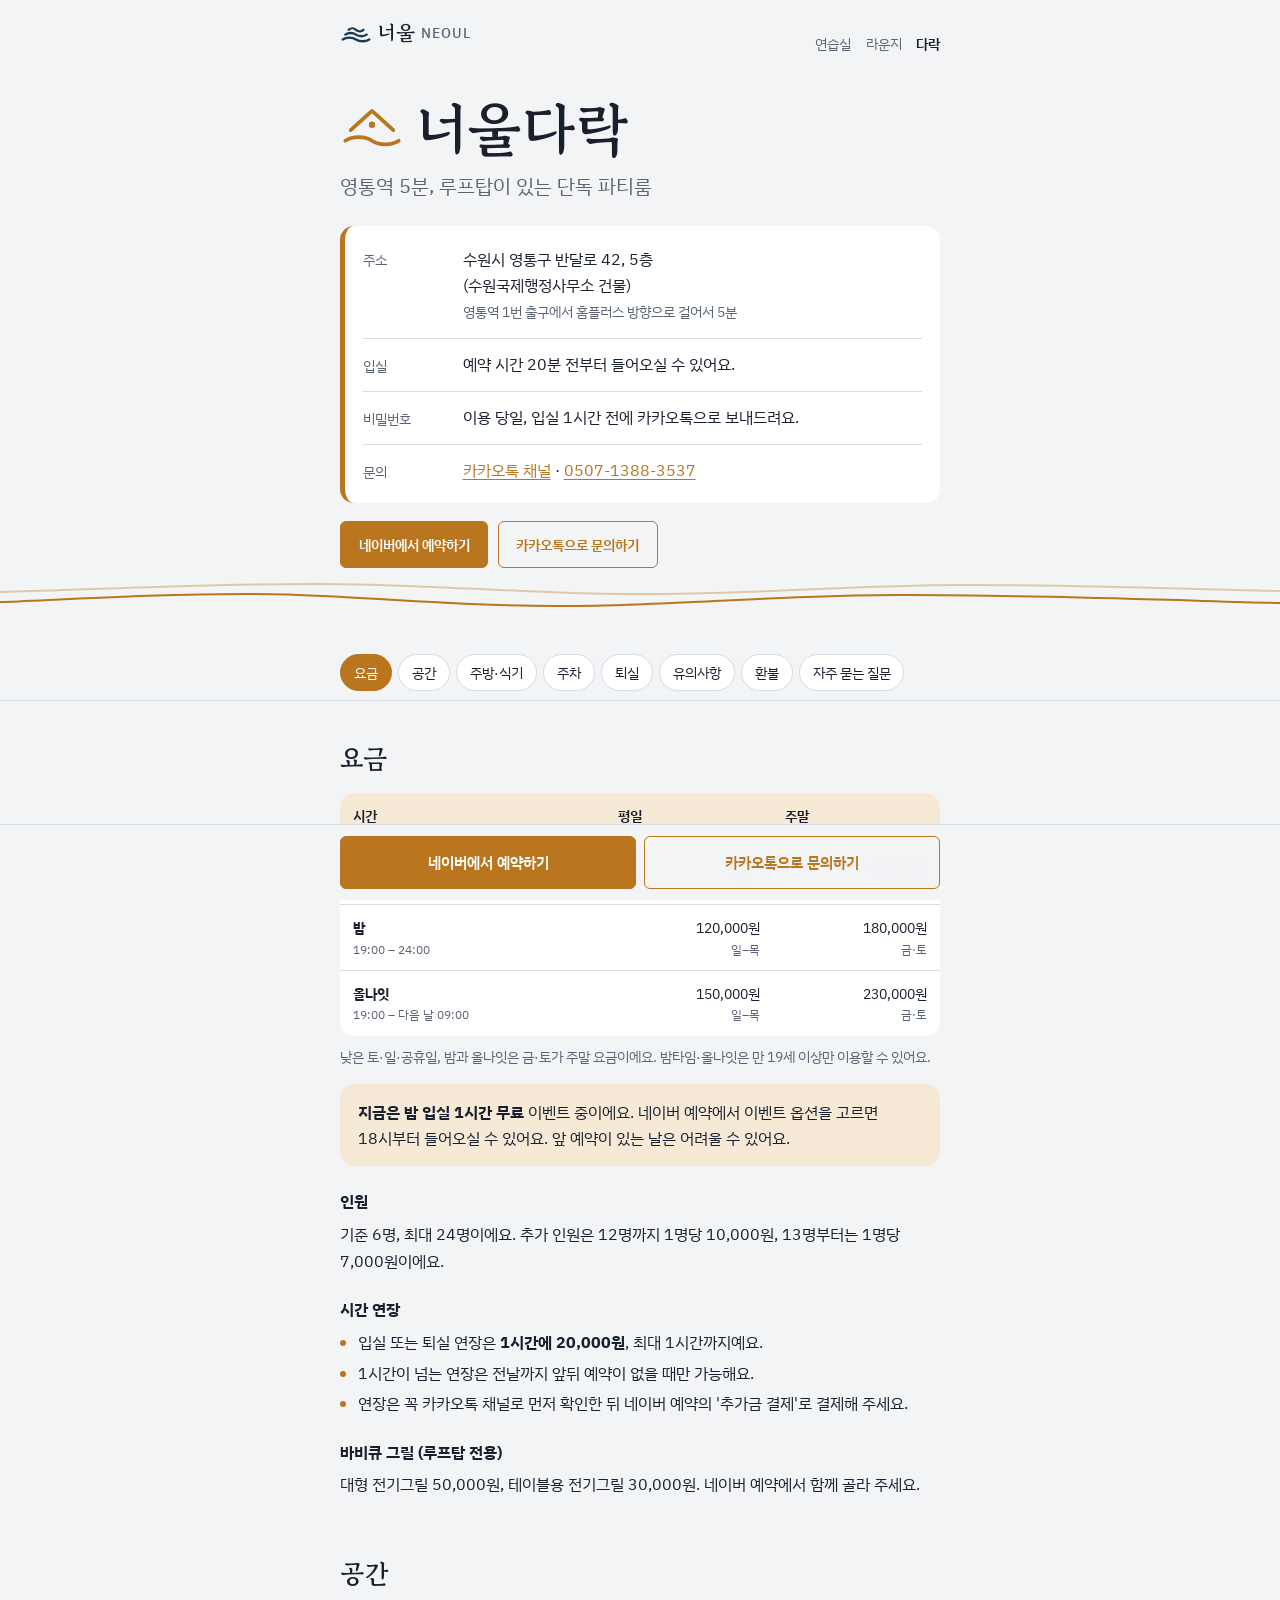
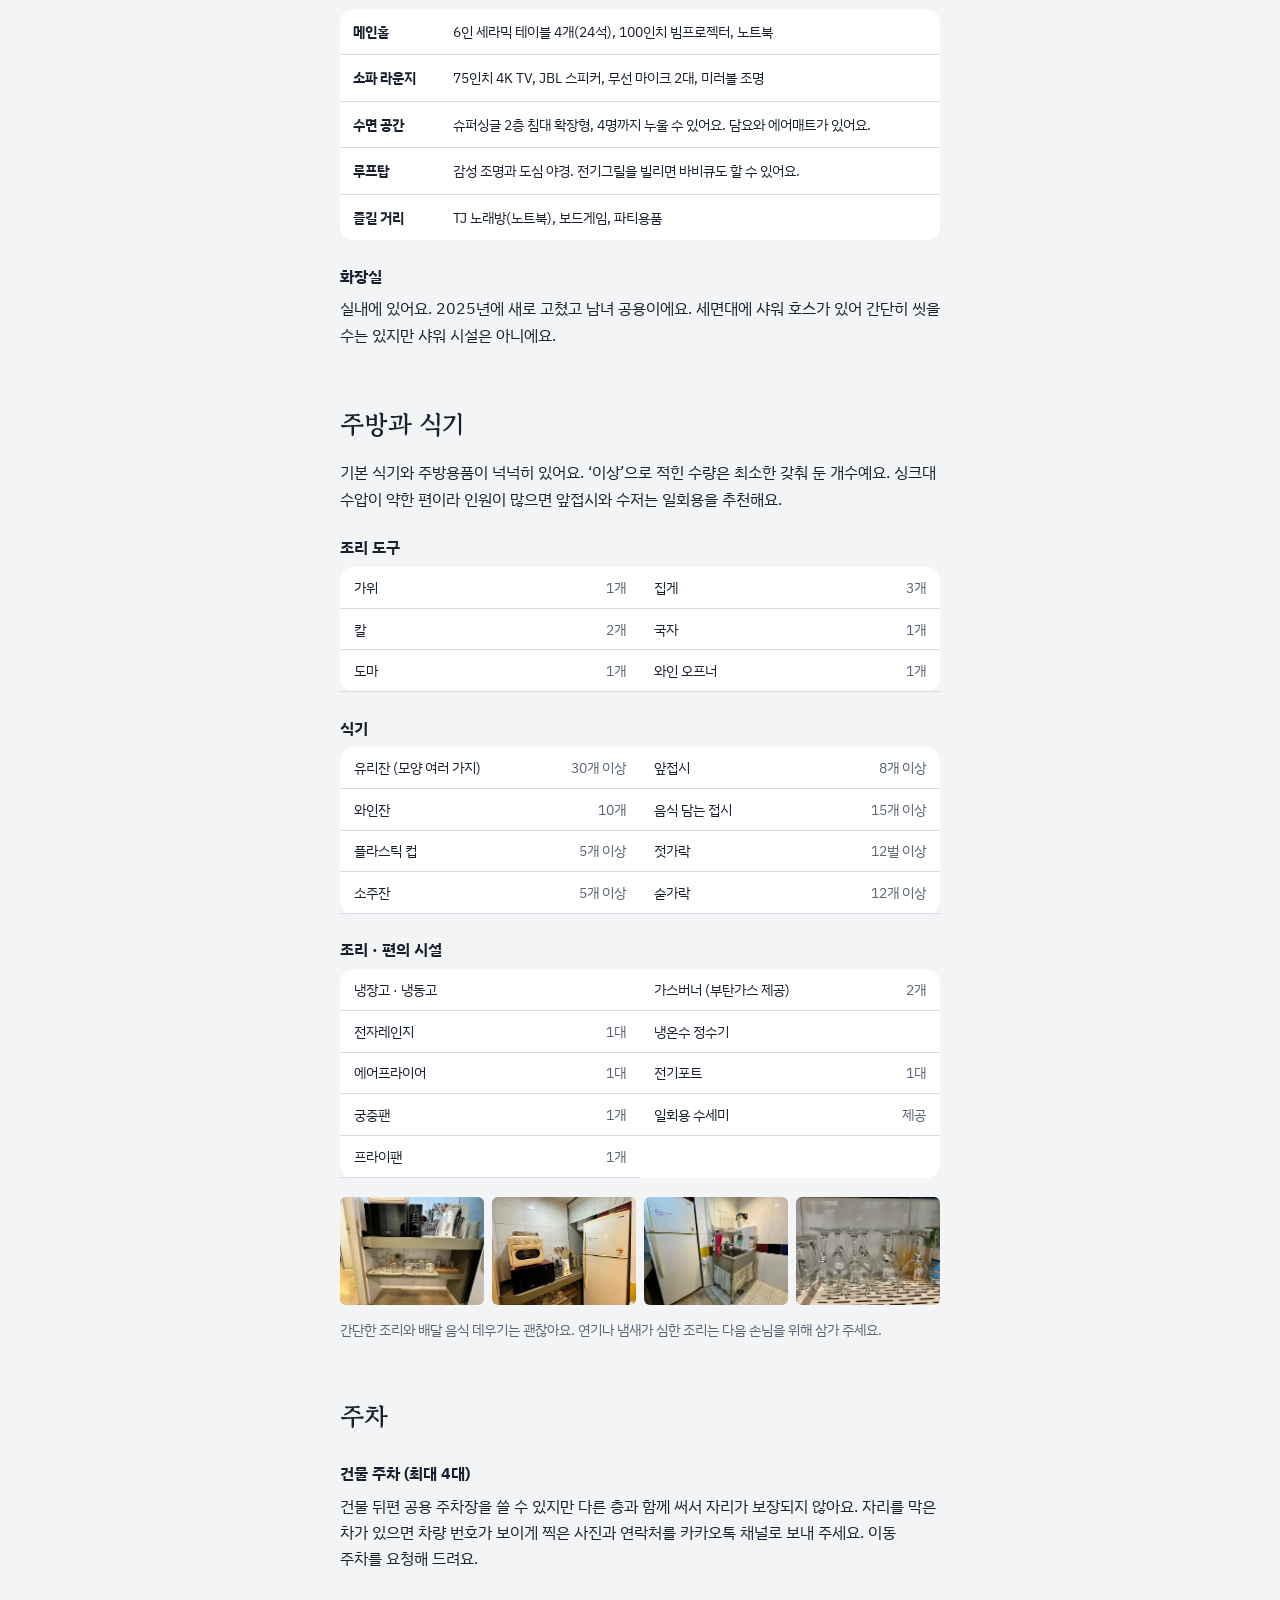
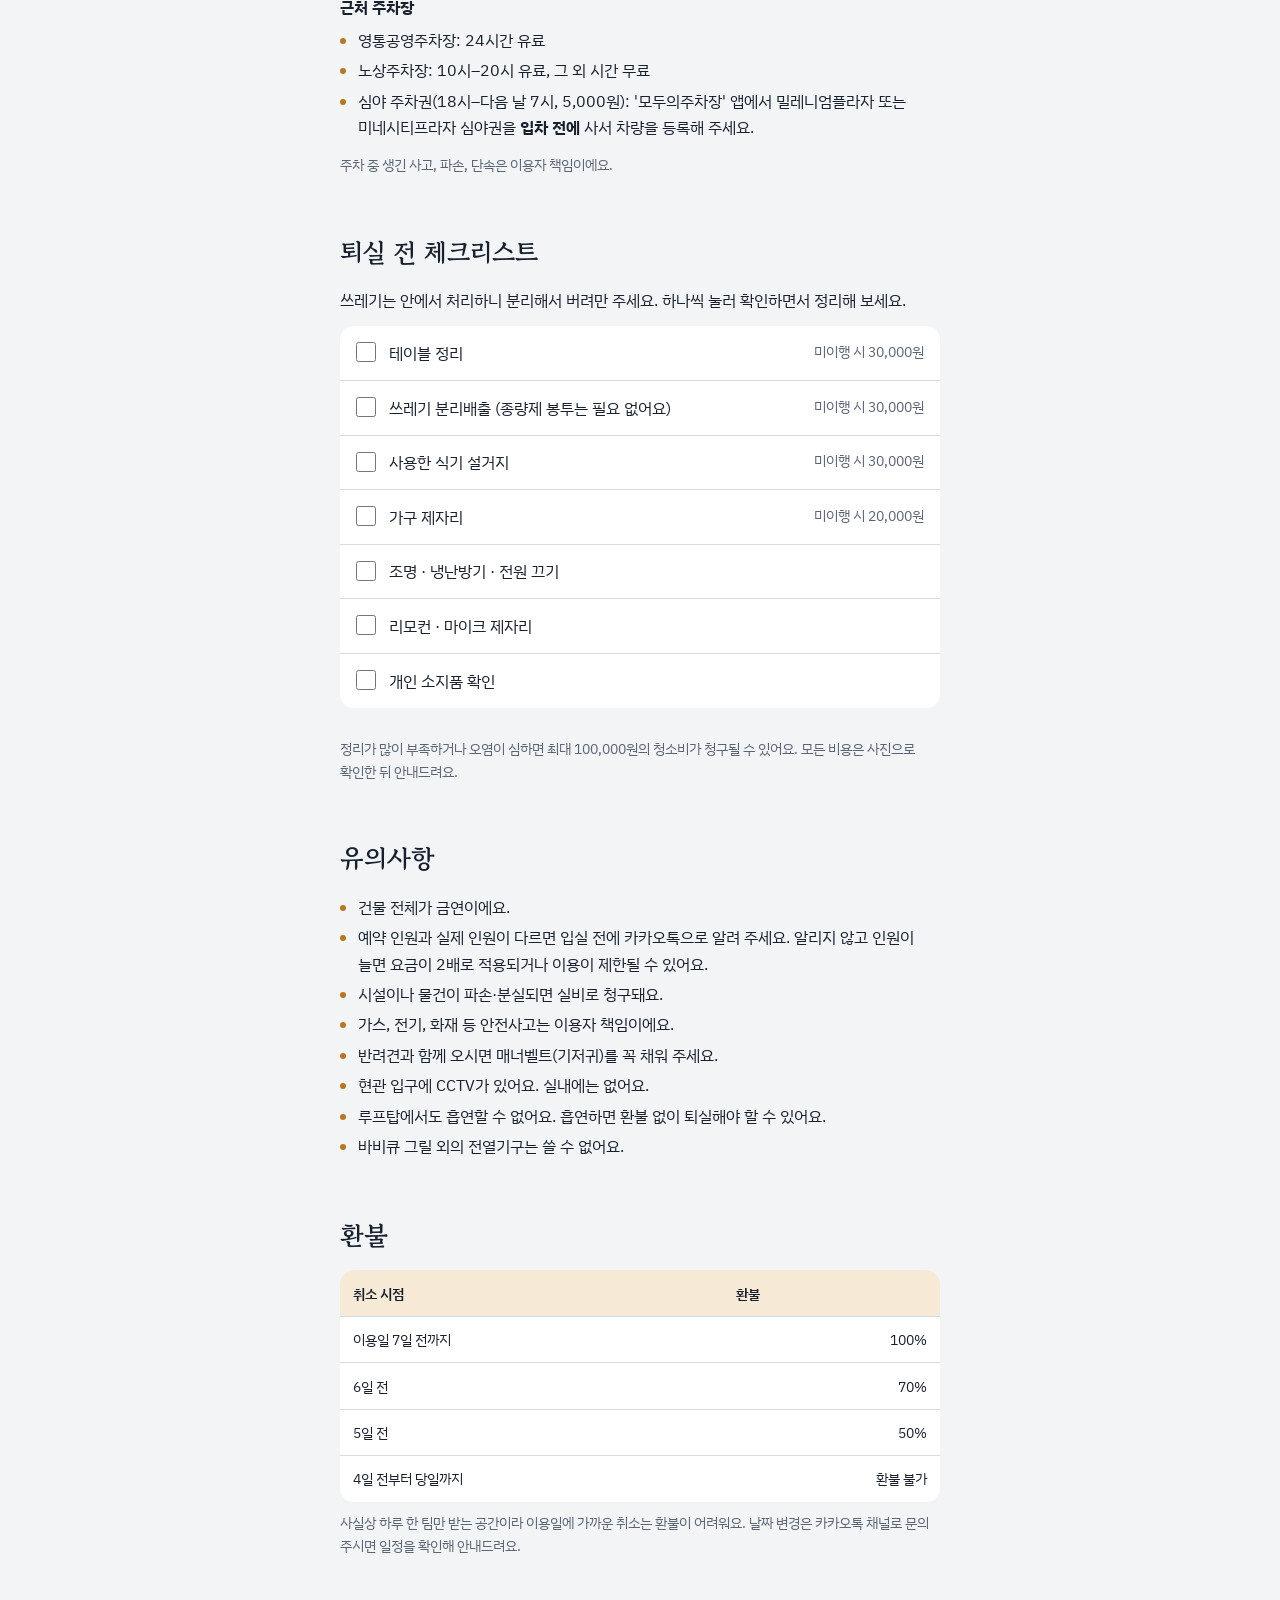
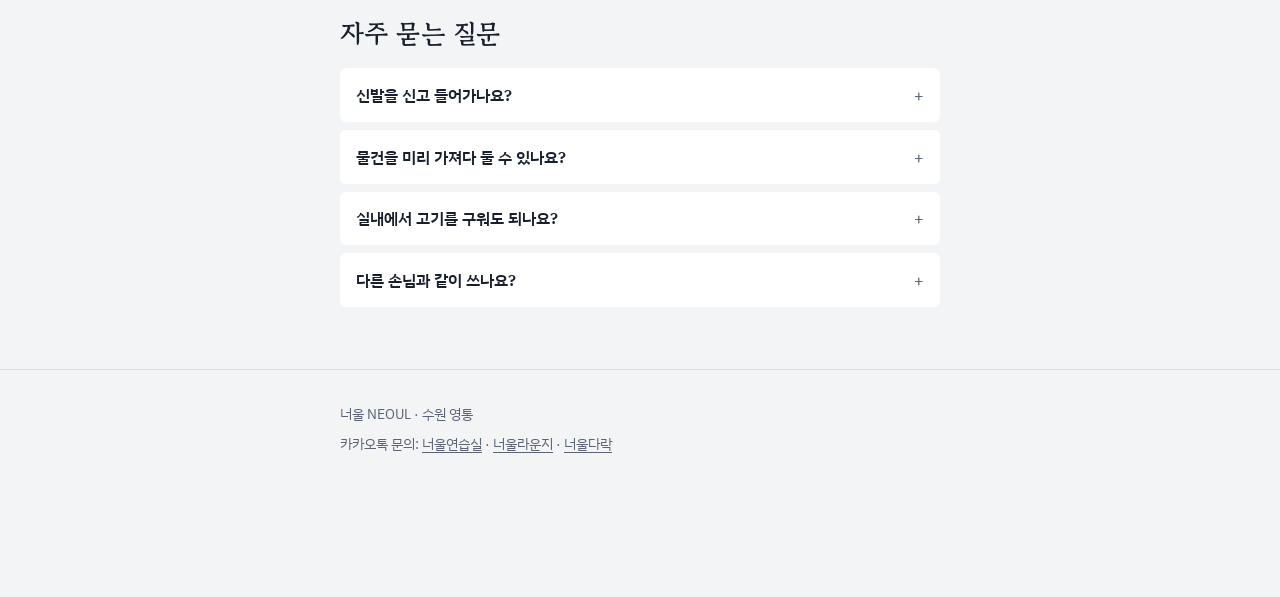
==== commit 3f21d608: "Add files via upload" ====
--- a/darak.html
+++ b/darak.html
@@ -10,7 +10,7 @@
 <meta name="theme-color" content="#f2f4f6">
 <link rel="preconnect" href="https://fonts.googleapis.com"><link rel="preconnect" href="https://fonts.gstatic.com" crossorigin><link href="https://fonts.googleapis.com/css2?family=Gowun+Batang:wght@700&family=IBM+Plex+Sans+KR:wght@400;600&display=swap" rel="stylesheet">
 <link rel="icon" type="image/svg+xml" href="favicon-darak.svg">
-<link rel="stylesheet" href="style.css?v=2611253">
+<link rel="stylesheet" href="style.css?v=2611301">
 </head>
 <body class="darak">
 <header class="topbar"><div class="wrap">
@@ -35,9 +35,9 @@
 <h2>요금</h2>
 <table>
 <thead><tr><th>시간</th><th>평일</th><th>주말</th></tr></thead>
-<tbody><tr><th>낮<small>12:00 – 17:00</small></th><td class=num>70,000원<small>월–금</small></td><td class=num>100,000원<small>토·일·공휴일</small></td></tr><tr><th>밤<small>19:00 – 24:00</small></th><td class=num>120,000원<small>일–목</small></td><td class=num>180,000원<small>금·토·공휴일 전날</small></td></tr><tr><th>올나잇<small>19:00 – 다음 날 09:00</small></th><td class=num>150,000원<small>일–목</small></td><td class=num>230,000원<small>금·토·공휴일 전날</small></td></tr></tbody>
+<tbody><tr><th>낮<small>12:00 – 17:00</small></th><td class=num>70,000원<small>월–금</small></td><td class=num>100,000원<small>토·일·공휴일</small></td></tr><tr><th>밤<small>19:00 – 24:00</small></th><td class=num>120,000원<small>일–목</small></td><td class=num>180,000원<small>금·토</small></td></tr><tr><th>올나잇<small>19:00 – 다음 날 09:00</small></th><td class=num>150,000원<small>일–목</small></td><td class=num>230,000원<small>금·토</small></td></tr></tbody>
 </table>
-<p class="note">낮은 토·일·공휴일, 밤과 올나잇은 금·토와 공휴일 전날이 주말 요금이에요. 밤타임·올나잇은 만 19세 이상만 이용할 수 있어요.</p>
+<p class="note">낮은 토·일·공휴일, 밤과 올나잇은 금·토가 주말 요금이에요. 밤타임·올나잇은 만 19세 이상만 이용할 수 있어요.</p>
 <div class="callout"><p><strong>지금은 밤 입실 1시간 무료</strong> 이벤트 중이에요. 네이버 예약에서 이벤트 옵션을 고르면 18시부터 들어오실 수 있어요. 앞 예약이 있는 날은 어려울 수 있어요.</p></div>
 <h3>인원</h3>
 <p>기준 6명, 최대 24명이에요. 추가 인원은 12명까지 1명당 10,000원, 13명부터는 1명당 7,000원이에요.</p>
@@ -115,9 +115,11 @@
 </section>
 </div>
 </main>
+<div class="cta-bar"><div class="wrap"><a class="btn primary" href="https://map.naver.com/p/search/너울다락">네이버에서 예약하기</a><a class="btn" href="http://pf.kakao.com/_Skxdtxj/chat">카카오톡으로 문의하기</a></div></div>
 <footer><div class="wrap">
 <p>너울 NEOUL · 수원 영통</p>
 <p>카카오톡 문의: <a href="http://pf.kakao.com/_NQUlj/chat">너울연습실</a> · <a href="http://pf.kakao.com/_Rxcxdtxj/chat">너울라운지</a> · <a href="http://pf.kakao.com/_Skxdtxj/chat">너울다락</a></p>
 </div></footer>
+<script>(function(){var nav=document.querySelector('.jump');if(!nav)return;var links=[].slice.call(nav.querySelectorAll('a[href^="#"]'));var secs=links.map(function(a){return document.querySelector(a.getAttribute('href'));});function u(){var y=window.scrollY+nav.offsetHeight+24,cur=0;secs.forEach(function(s,i){if(s&&s.offsetTop<=y)cur=i;});links.forEach(function(a,i){var on=i===cur;a.classList.toggle('is-active',on);if(on&&a.getAttribute('aria-current')!=='true'){a.setAttribute('aria-current','true');var ul=a.closest('ul');ul.scrollTo({left:a.offsetLeft-ul.offsetWidth/2+a.offsetWidth/2,behavior:'smooth'});}else if(!on)a.removeAttribute('aria-current');});}window.addEventListener('scroll',u,{passive:true});u();})();</script>
 </body>
 </html>
--- a/style.css
+++ b/style.css
@@ -214,3 +214,39 @@
 .place-mark.studio { color: #6cc3bb; }
 .place-mark.lounge { color: #e08ba4; }
 .place-mark.darak { color: #e9b05c; }
+
+
+/* ── 2026.11 모바일 개편 ─────────────────────────── */
+.sr-only { position: absolute; width: 1px; height: 1px; overflow: hidden; clip: rect(0 0 0 0); white-space: nowrap; }
+
+/* 홈: 공간 카드 넘겨보기 */
+.cards { list-style: none; margin: 0.5rem -1.25rem 0; padding: 0 1.25rem; display: flex; gap: 0.75rem; overflow-x: auto; scroll-snap-type: x mandatory; scroll-padding: 0 1.25rem; scrollbar-width: none; overscroll-behavior-x: contain; }
+.cards::-webkit-scrollbar { display: none; }
+.cards::after { content: ""; flex: 0 0 0.5rem; }
+.cards li { flex: 0 0 min(19rem, 80%); scroll-snap-align: start; }
+.cards a { display: flex; flex-direction: column; gap: 0.6rem; color: #fff; text-decoration: none; }
+.card-photo { position: relative; display: block; aspect-ratio: 300 / 190; border-radius: 18px; overflow: hidden; background: #2a4d70; }
+.card-photo img { width: 100%; height: 100%; object-fit: cover; display: block; transition: transform .4s ease; }
+.cards a:hover .card-photo img { transform: scale(1.03); }
+.card-photo .where { position: absolute; top: 0.75rem; right: 0.75rem; font-size: 0.75rem; line-height: 1; color: #fff; background: rgba(28,59,90,.82); padding: 0.4rem 0.6rem; border-radius: 999px; }
+.cards .name { display: flex; align-items: center; gap: 0.6rem; font-family: var(--display); font-weight: 700; font-size: 1.75rem; line-height: 1.1; margin-top: 0.15rem; }
+.cards .what { color: #b8c8d8; font-size: var(--step--1); line-height: 1.55; }
+.cards a:hover .name { color: #cfe0f0; }
+.dots { display: flex; gap: 6px; margin: 1rem 0 0; }
+.dots span { height: 4px; width: 10px; border-radius: 2px; background: rgba(255,255,255,.3); transition: width .25s, background .25s; }
+.dots span.is-active { width: 28px; }
+.dots .studio.is-active { background: #6cc3bb; }
+.dots .lounge.is-active { background: #e08ba4; }
+.dots .darak.is-active { background: #e9b05c; }
+@media (min-width: 40rem) { .cards li { flex-basis: calc(50% - 0.5rem); } .dots { display: none; } }
+@media (prefers-reduced-motion: reduce) { .card-photo img, .dots span { transition: none; } }
+
+/* 공간 페이지: 바로가기 현재 위치 */
+.jump a.is-active { background: var(--accent); border-color: var(--accent); color: #fff; }
+main ul.plain li::marker { color: var(--accent); }
+
+/* 공간 페이지: 하단 고정 예약 바 */
+body.darak, body.lounge, body.studio { padding-bottom: 5.5rem; }
+.cta-bar { position: fixed; left: 0; right: 0; bottom: 0; z-index: 10; background: rgba(242,244,246,.96); backdrop-filter: blur(10px); -webkit-backdrop-filter: blur(10px); border-top: 1px solid var(--line); padding: 0.7rem 0 calc(0.7rem + env(safe-area-inset-bottom)); }
+.cta-bar .wrap { display: flex; gap: 0.5rem; }
+.cta-bar .btn { flex: 1; text-align: center; padding: 0.8rem 0.5rem; font-size: 0.95rem; }
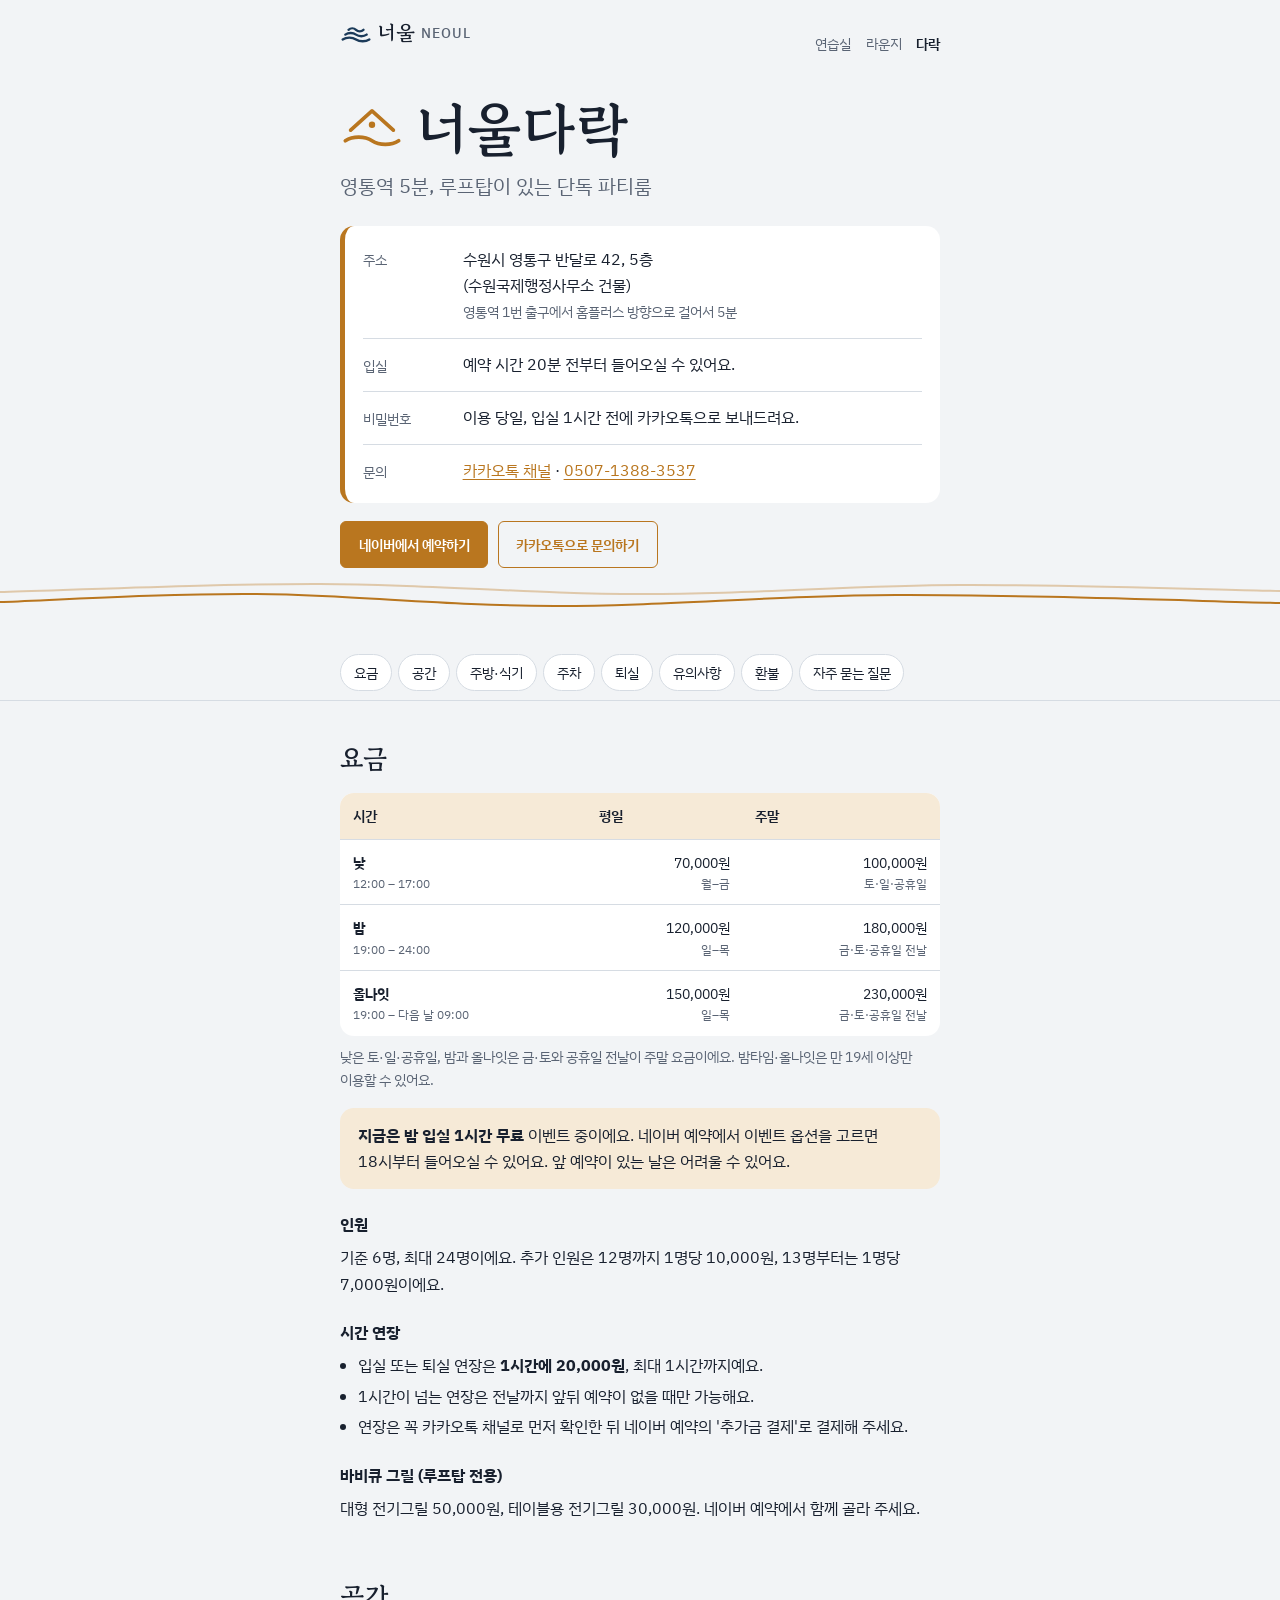
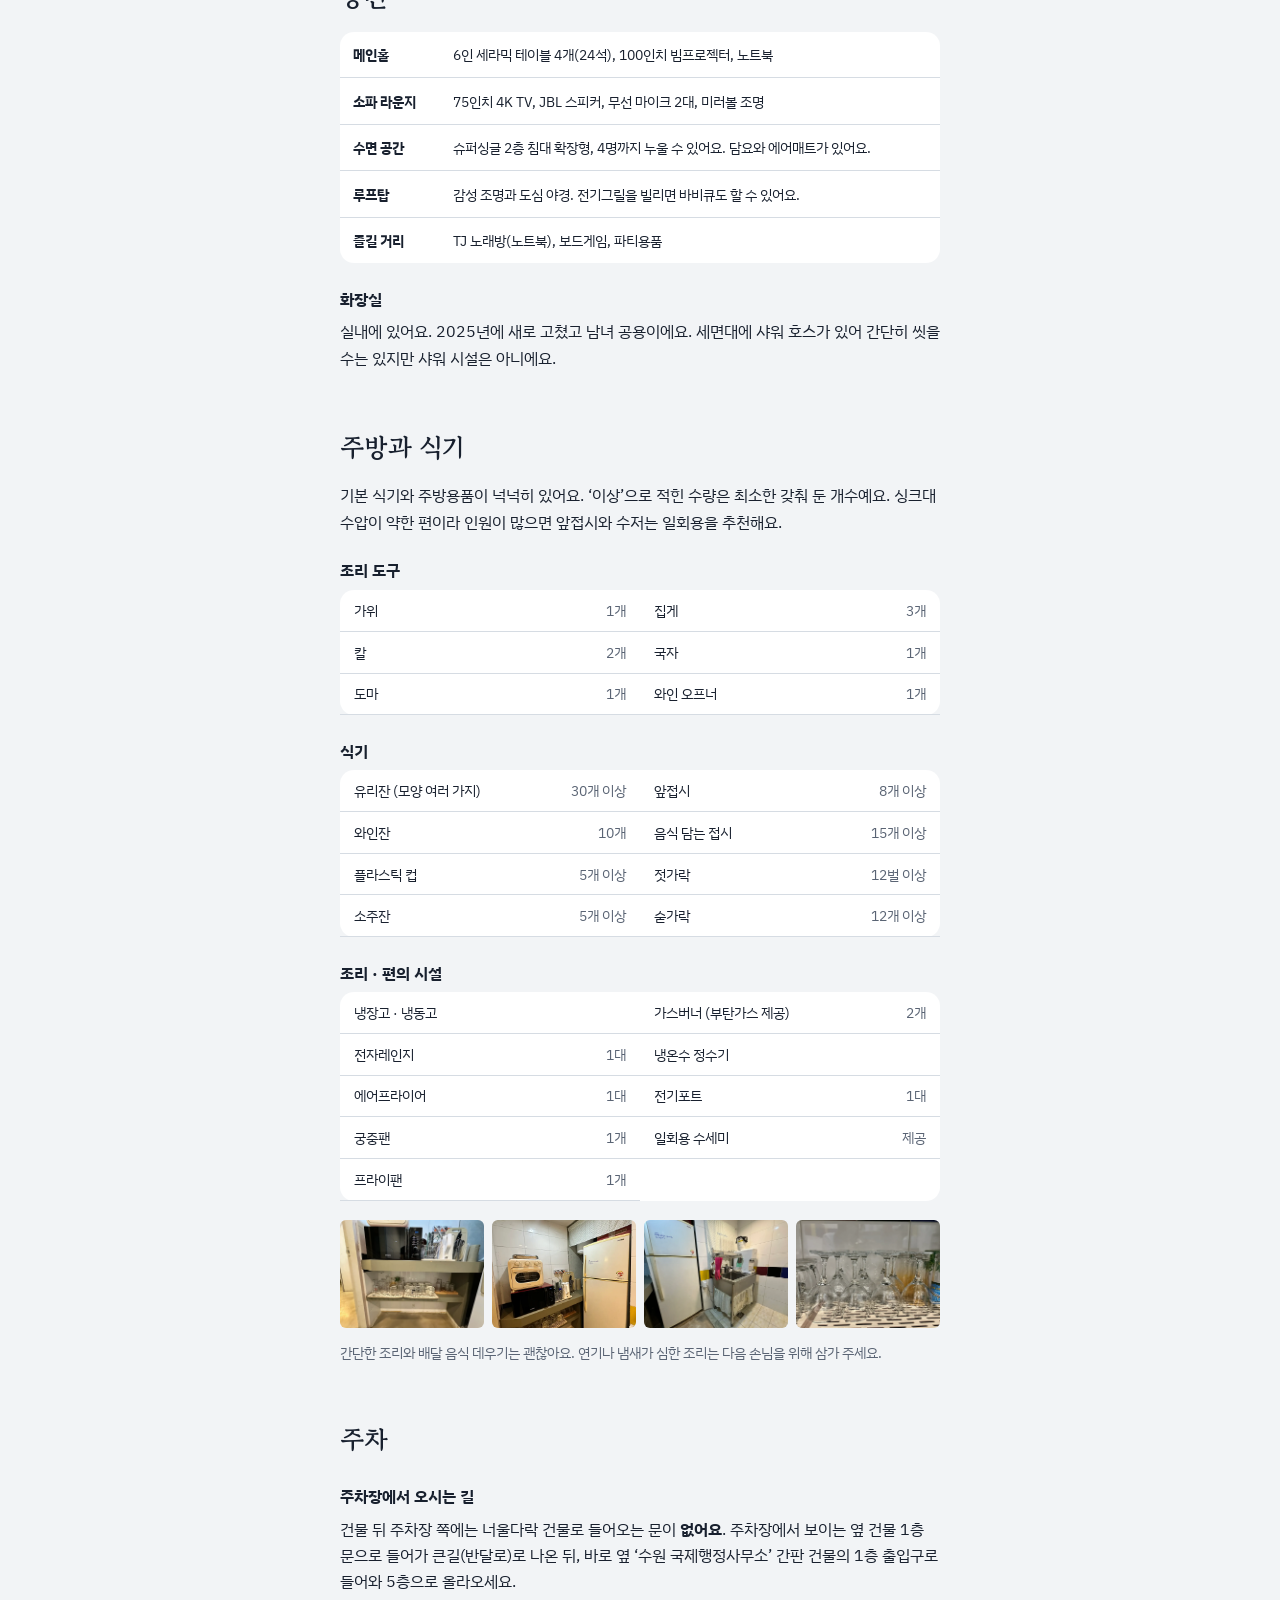
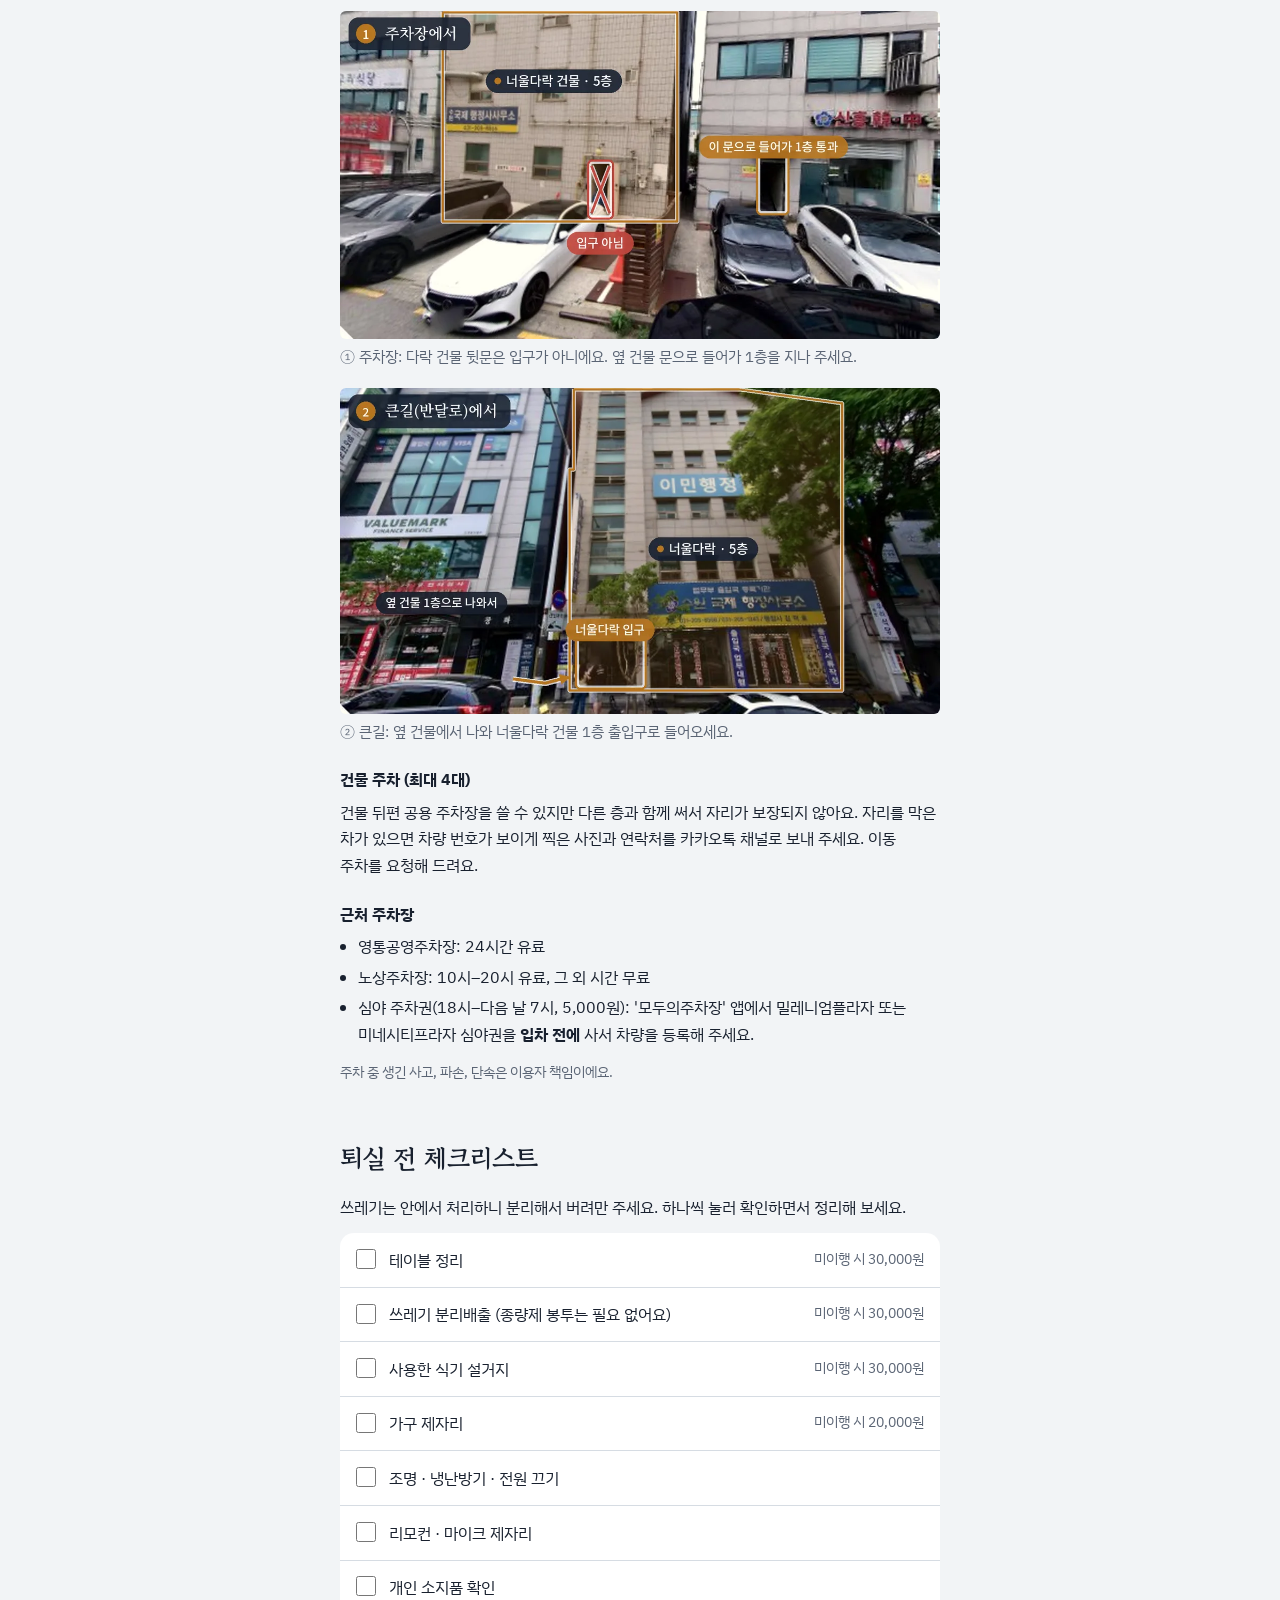
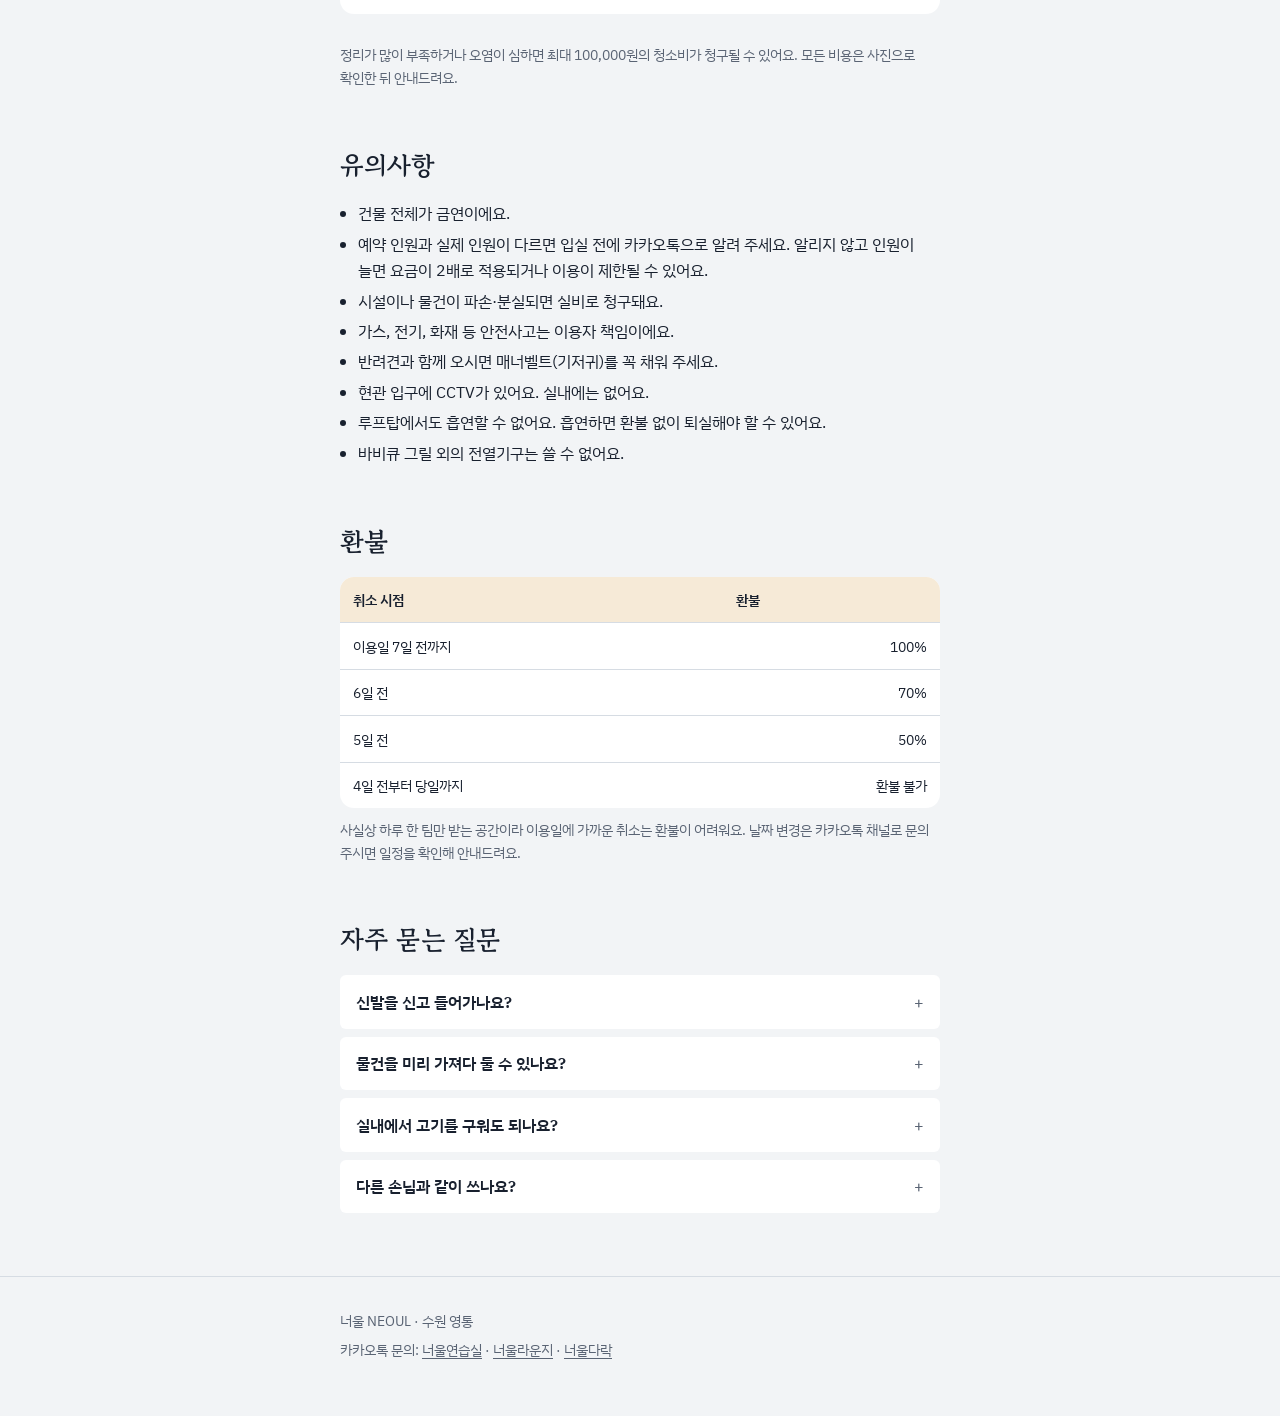
==== commit bc35d1d0: "다락 주차 안내에 주차장에서 오시는 길 사진 추가" ====
--- a/darak.html
+++ b/darak.html
@@ -10,7 +10,7 @@
 <meta name="theme-color" content="#f2f4f6">
 <link rel="preconnect" href="https://fonts.googleapis.com"><link rel="preconnect" href="https://fonts.gstatic.com" crossorigin><link href="https://fonts.googleapis.com/css2?family=Gowun+Batang:wght@700&family=IBM+Plex+Sans+KR:wght@400;600&display=swap" rel="stylesheet">
 <link rel="icon" type="image/svg+xml" href="favicon-darak.svg">
-<link rel="stylesheet" href="style.css?v=2611301">
+<link rel="stylesheet" href="style.css?v=2611254">
 </head>
 <body class="darak">
 <header class="topbar"><div class="wrap">
@@ -35,9 +35,9 @@
 <h2>요금</h2>
 <table>
 <thead><tr><th>시간</th><th>평일</th><th>주말</th></tr></thead>
-<tbody><tr><th>낮<small>12:00 – 17:00</small></th><td class=num>70,000원<small>월–금</small></td><td class=num>100,000원<small>토·일·공휴일</small></td></tr><tr><th>밤<small>19:00 – 24:00</small></th><td class=num>120,000원<small>일–목</small></td><td class=num>180,000원<small>금·토</small></td></tr><tr><th>올나잇<small>19:00 – 다음 날 09:00</small></th><td class=num>150,000원<small>일–목</small></td><td class=num>230,000원<small>금·토</small></td></tr></tbody>
+<tbody><tr><th>낮<small>12:00 – 17:00</small></th><td class=num>70,000원<small>월–금</small></td><td class=num>100,000원<small>토·일·공휴일</small></td></tr><tr><th>밤<small>19:00 – 24:00</small></th><td class=num>120,000원<small>일–목</small></td><td class=num>180,000원<small>금·토·공휴일 전날</small></td></tr><tr><th>올나잇<small>19:00 – 다음 날 09:00</small></th><td class=num>150,000원<small>일–목</small></td><td class=num>230,000원<small>금·토·공휴일 전날</small></td></tr></tbody>
 </table>
-<p class="note">낮은 토·일·공휴일, 밤과 올나잇은 금·토가 주말 요금이에요. 밤타임·올나잇은 만 19세 이상만 이용할 수 있어요.</p>
+<p class="note">낮은 토·일·공휴일, 밤과 올나잇은 금·토와 공휴일 전날이 주말 요금이에요. 밤타임·올나잇은 만 19세 이상만 이용할 수 있어요.</p>
 <div class="callout"><p><strong>지금은 밤 입실 1시간 무료</strong> 이벤트 중이에요. 네이버 예약에서 이벤트 옵션을 고르면 18시부터 들어오실 수 있어요. 앞 예약이 있는 날은 어려울 수 있어요.</p></div>
 <h3>인원</h3>
 <p>기준 6명, 최대 24명이에요. 추가 인원은 12명까지 1명당 10,000원, 13명부터는 1명당 7,000원이에요.</p>
@@ -65,6 +65,10 @@
 
 <section id="parking">
 <h2>주차</h2>
+<h3 id="route">주차장에서 오시는 길</h3>
+<p>건물 뒤 주차장 쪽에는 너울다락 건물로 들어오는 문이 <strong>없어요</strong>. 주차장에서 보이는 옆 건물 1층 문으로 들어가 큰길(반달로)로 나온 뒤, 바로 옆 ‘수원 국제행정사무소’ 간판 건물의 1층 출입구로 들어와 5층으로 올라오세요.</p>
+<figure class="route"><a href="darak-route-01.webp"><img src="darak-route-01.webp" alt="주차장에서 본 모습. 왼쪽 너울다락 건물의 뒷문은 입구가 아니고, 오른쪽 옆 건물 1층 문으로 들어가 통과합니다." loading="lazy" width="1122" height="614"></a><figcaption>① 주차장: 다락 건물 뒷문은 입구가 아니에요. 옆 건물 문으로 들어가 1층을 지나 주세요.</figcaption></figure>
+<figure class="route"><a href="darak-route-02.webp"><img src="darak-route-02.webp" alt="큰길에서 본 모습. 옆 건물 1층에서 나와 오른쪽 너울다락 건물 1층 출입구로 들어갑니다." loading="lazy" width="1124" height="610"></a><figcaption>② 큰길: 옆 건물에서 나와 너울다락 건물 1층 출입구로 들어오세요.</figcaption></figure>
 <h3>건물 주차 (최대 4대)</h3>
 <p>건물 뒤편 공용 주차장을 쓸 수 있지만 다른 층과 함께 써서 자리가 보장되지 않아요. 자리를 막은 차가 있으면 차량 번호가 보이게 찍은 사진과 연락처를 카카오톡 채널로 보내 주세요. 이동 주차를 요청해 드려요.</p>
 <h3>근처 주차장</h3>
@@ -115,11 +119,9 @@
 </section>
 </div>
 </main>
-<div class="cta-bar"><div class="wrap"><a class="btn primary" href="https://map.naver.com/p/search/너울다락">네이버에서 예약하기</a><a class="btn" href="http://pf.kakao.com/_Skxdtxj/chat">카카오톡으로 문의하기</a></div></div>
 <footer><div class="wrap">
 <p>너울 NEOUL · 수원 영통</p>
 <p>카카오톡 문의: <a href="http://pf.kakao.com/_NQUlj/chat">너울연습실</a> · <a href="http://pf.kakao.com/_Rxcxdtxj/chat">너울라운지</a> · <a href="http://pf.kakao.com/_Skxdtxj/chat">너울다락</a></p>
 </div></footer>
-<script>(function(){var nav=document.querySelector('.jump');if(!nav)return;var links=[].slice.call(nav.querySelectorAll('a[href^="#"]'));var secs=links.map(function(a){return document.querySelector(a.getAttribute('href'));});function u(){var y=window.scrollY+nav.offsetHeight+24,cur=0;secs.forEach(function(s,i){if(s&&s.offsetTop<=y)cur=i;});links.forEach(function(a,i){var on=i===cur;a.classList.toggle('is-active',on);if(on&&a.getAttribute('aria-current')!=='true'){a.setAttribute('aria-current','true');var ul=a.closest('ul');ul.scrollTo({left:a.offsetLeft-ul.offsetWidth/2+a.offsetWidth/2,behavior:'smooth'});}else if(!on)a.removeAttribute('aria-current');});}window.addEventListener('scroll',u,{passive:true});u();})();</script>
 </body>
 </html>
--- a/style.css
+++ b/style.css
@@ -214,39 +214,7 @@
 .place-mark.studio { color: #6cc3bb; }
 .place-mark.lounge { color: #e08ba4; }
 .place-mark.darak { color: #e9b05c; }
-
-
-/* ── 2026.11 모바일 개편 ─────────────────────────── */
-.sr-only { position: absolute; width: 1px; height: 1px; overflow: hidden; clip: rect(0 0 0 0); white-space: nowrap; }
-
-/* 홈: 공간 카드 넘겨보기 */
-.cards { list-style: none; margin: 0.5rem -1.25rem 0; padding: 0 1.25rem; display: flex; gap: 0.75rem; overflow-x: auto; scroll-snap-type: x mandatory; scroll-padding: 0 1.25rem; scrollbar-width: none; overscroll-behavior-x: contain; }
-.cards::-webkit-scrollbar { display: none; }
-.cards::after { content: ""; flex: 0 0 0.5rem; }
-.cards li { flex: 0 0 min(19rem, 80%); scroll-snap-align: start; }
-.cards a { display: flex; flex-direction: column; gap: 0.6rem; color: #fff; text-decoration: none; }
-.card-photo { position: relative; display: block; aspect-ratio: 300 / 190; border-radius: 18px; overflow: hidden; background: #2a4d70; }
-.card-photo img { width: 100%; height: 100%; object-fit: cover; display: block; transition: transform .4s ease; }
-.cards a:hover .card-photo img { transform: scale(1.03); }
-.card-photo .where { position: absolute; top: 0.75rem; right: 0.75rem; font-size: 0.75rem; line-height: 1; color: #fff; background: rgba(28,59,90,.82); padding: 0.4rem 0.6rem; border-radius: 999px; }
-.cards .name { display: flex; align-items: center; gap: 0.6rem; font-family: var(--display); font-weight: 700; font-size: 1.75rem; line-height: 1.1; margin-top: 0.15rem; }
-.cards .what { color: #b8c8d8; font-size: var(--step--1); line-height: 1.55; }
-.cards a:hover .name { color: #cfe0f0; }
-.dots { display: flex; gap: 6px; margin: 1rem 0 0; }
-.dots span { height: 4px; width: 10px; border-radius: 2px; background: rgba(255,255,255,.3); transition: width .25s, background .25s; }
-.dots span.is-active { width: 28px; }
-.dots .studio.is-active { background: #6cc3bb; }
-.dots .lounge.is-active { background: #e08ba4; }
-.dots .darak.is-active { background: #e9b05c; }
-@media (min-width: 40rem) { .cards li { flex-basis: calc(50% - 0.5rem); } .dots { display: none; } }
-@media (prefers-reduced-motion: reduce) { .card-photo img, .dots span { transition: none; } }
-
-/* 공간 페이지: 바로가기 현재 위치 */
-.jump a.is-active { background: var(--accent); border-color: var(--accent); color: #fff; }
-main ul.plain li::marker { color: var(--accent); }
-
-/* 공간 페이지: 하단 고정 예약 바 */
-body.darak, body.lounge, body.studio { padding-bottom: 5.5rem; }
-.cta-bar { position: fixed; left: 0; right: 0; bottom: 0; z-index: 10; background: rgba(242,244,246,.96); backdrop-filter: blur(10px); -webkit-backdrop-filter: blur(10px); border-top: 1px solid var(--line); padding: 0.7rem 0 calc(0.7rem + env(safe-area-inset-bottom)); }
-.cta-bar .wrap { display: flex; gap: 0.5rem; }
-.cta-bar .btn { flex: 1; text-align: center; padding: 0.8rem 0.5rem; font-size: 0.95rem; }
+.route { margin: 1rem 0 1.2rem; }
+.route a { display: block; }
+.route img { width: 100%; height: auto; display: block; border-radius: var(--radius-sm); background: var(--line); }
+.route figcaption { margin-top: 0.45rem; font-size: 0.92rem; color: var(--muted, inherit); line-height: 1.55; }
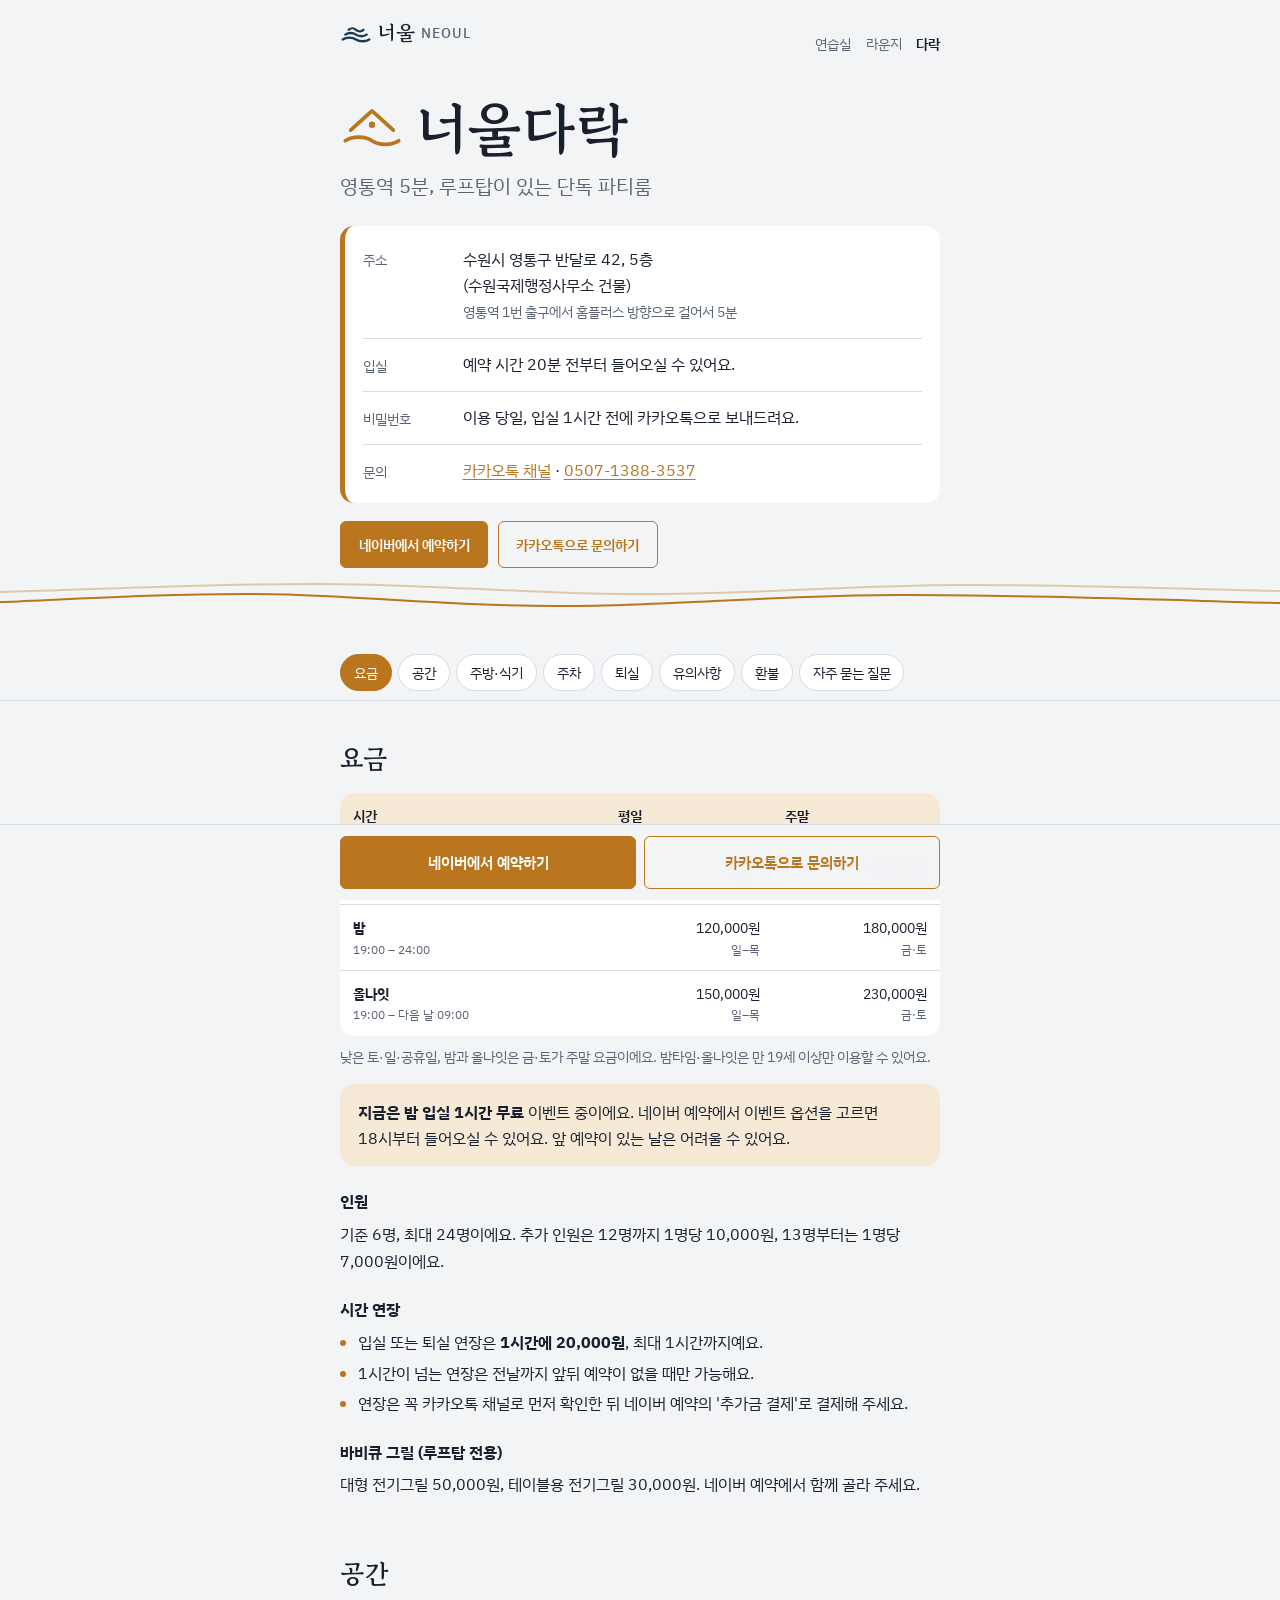
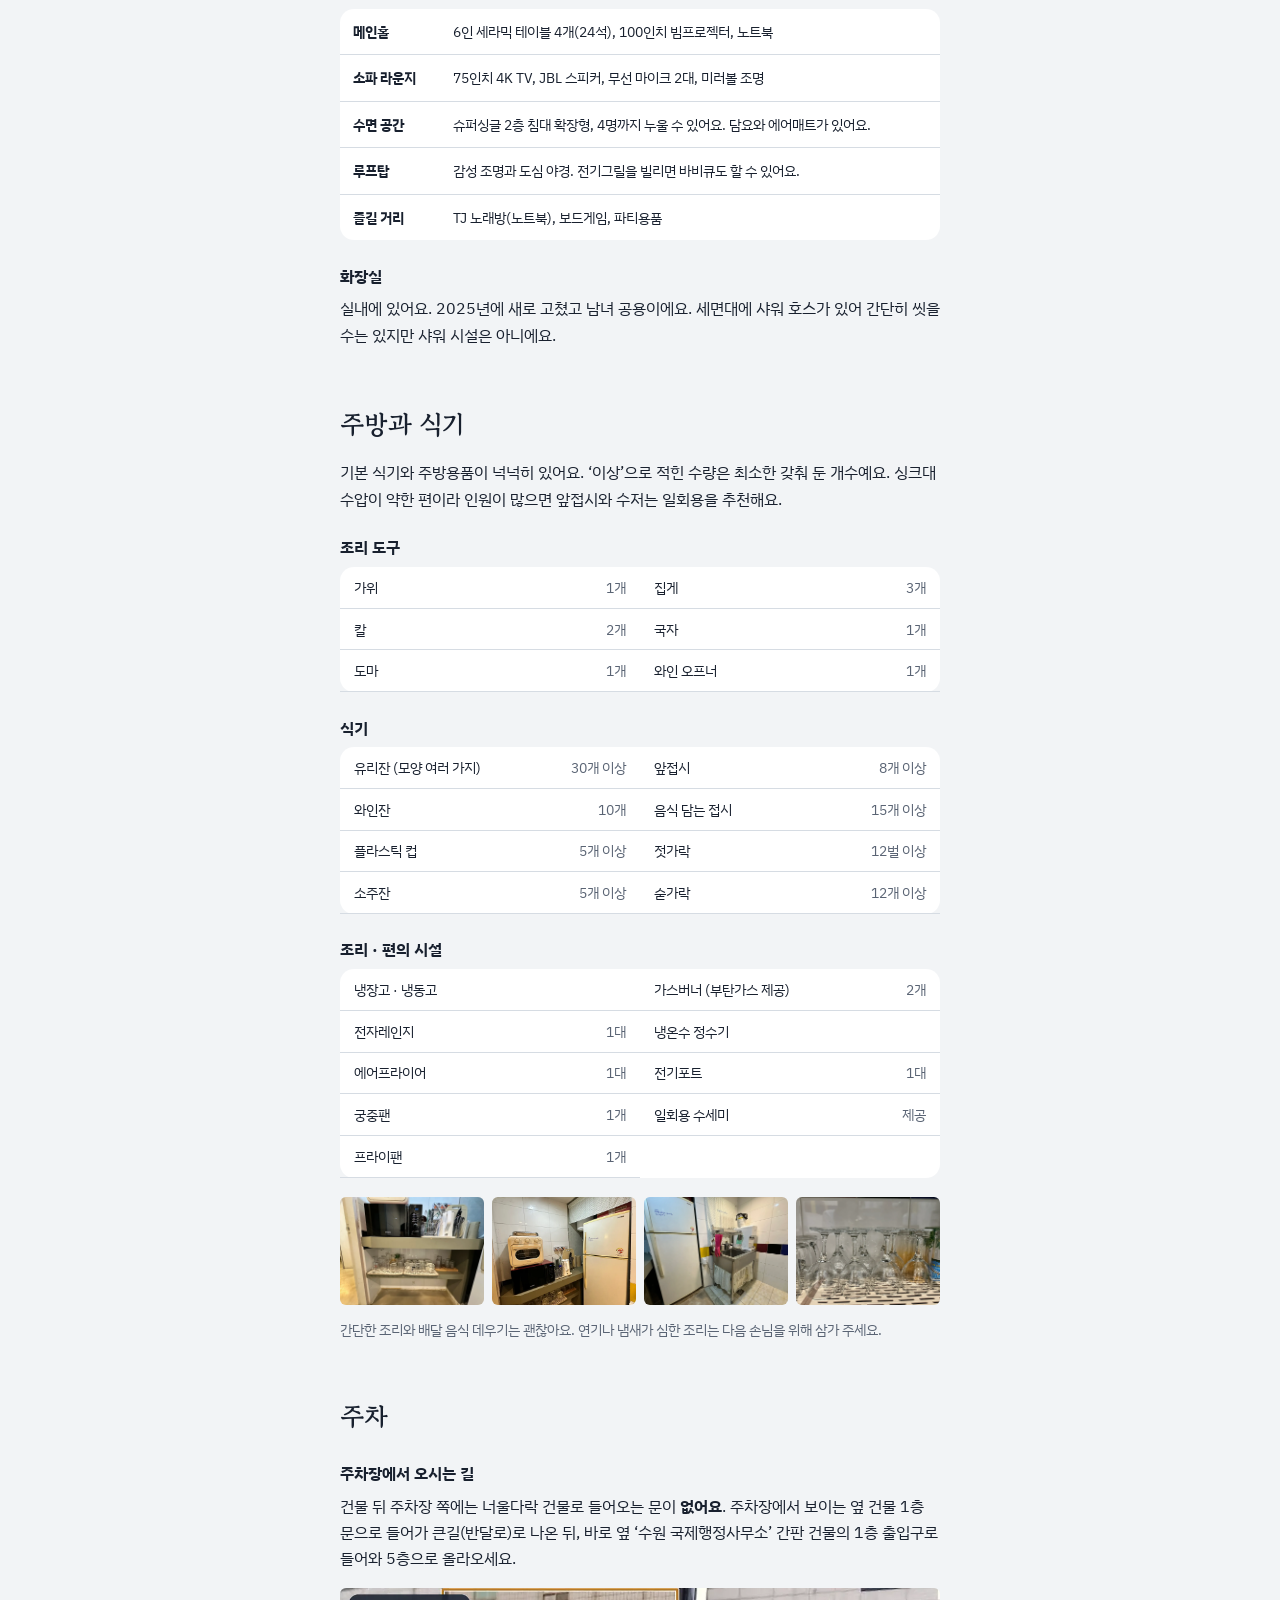
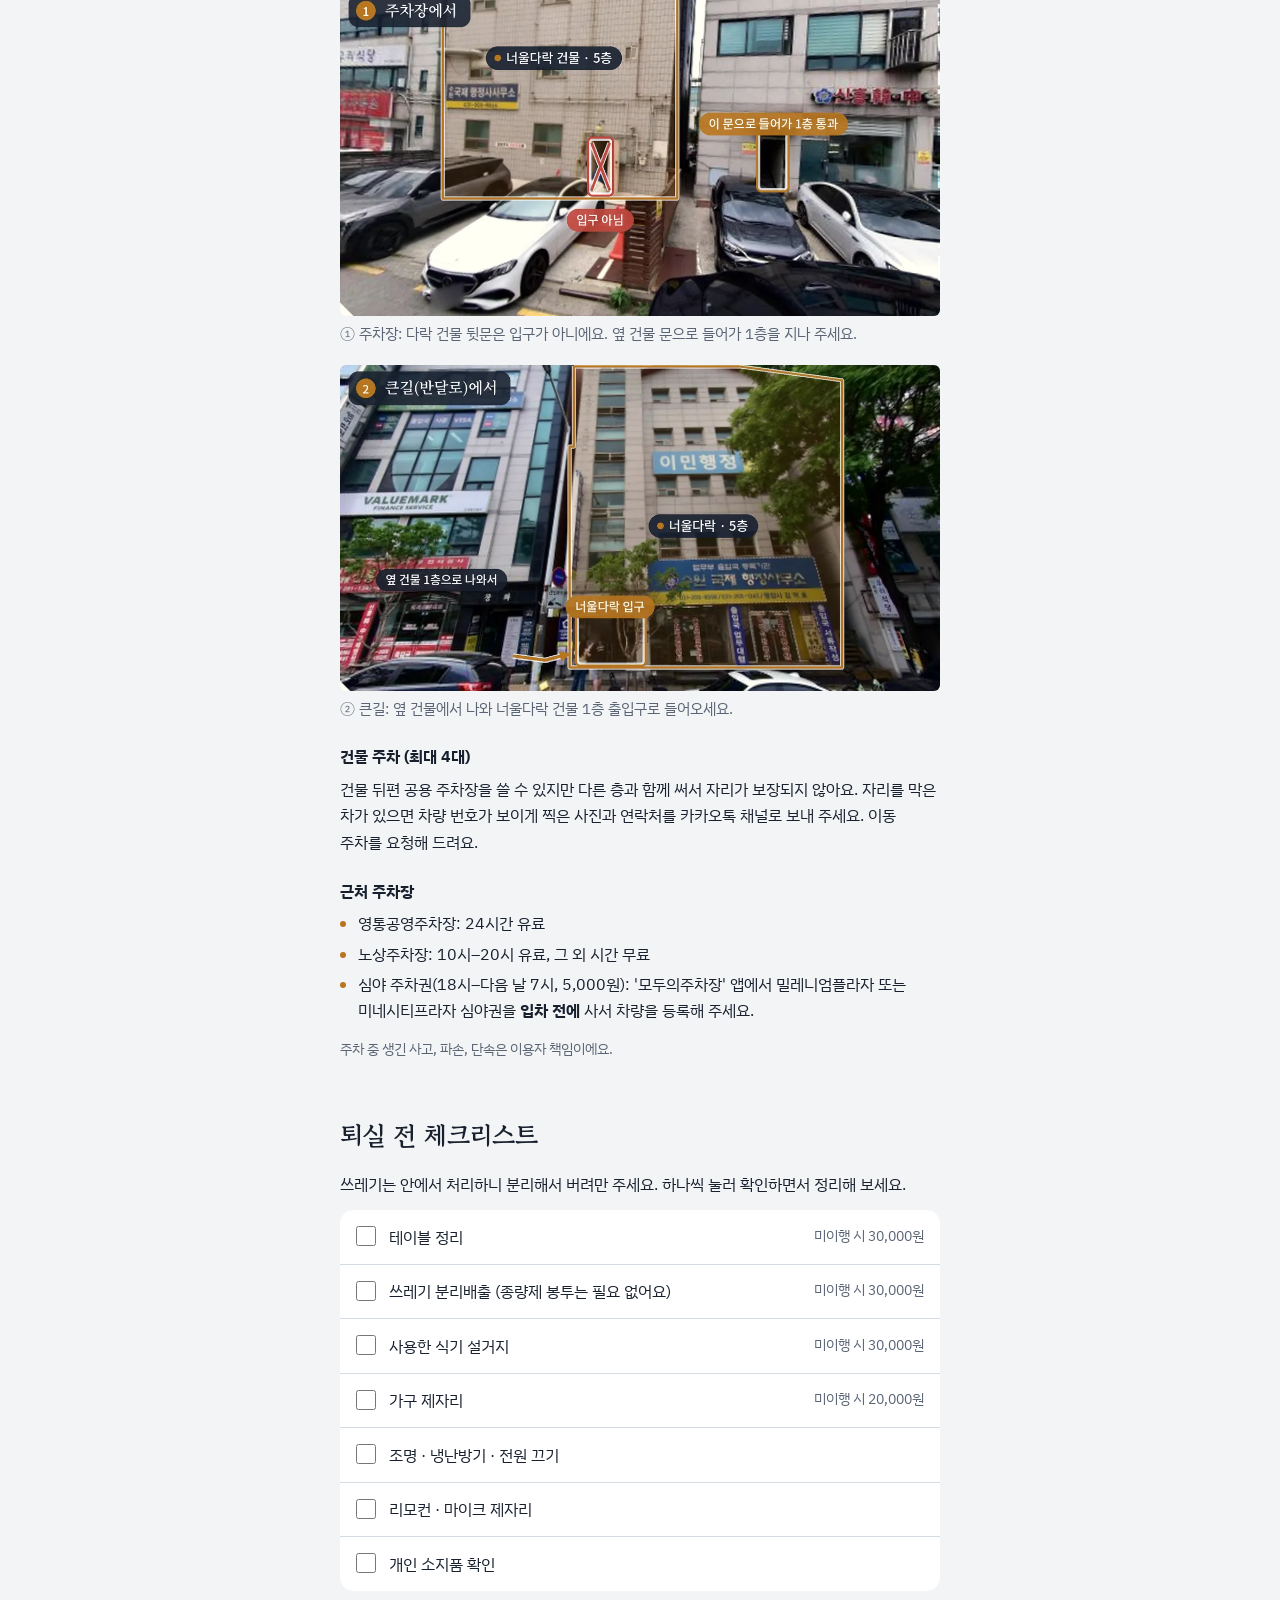
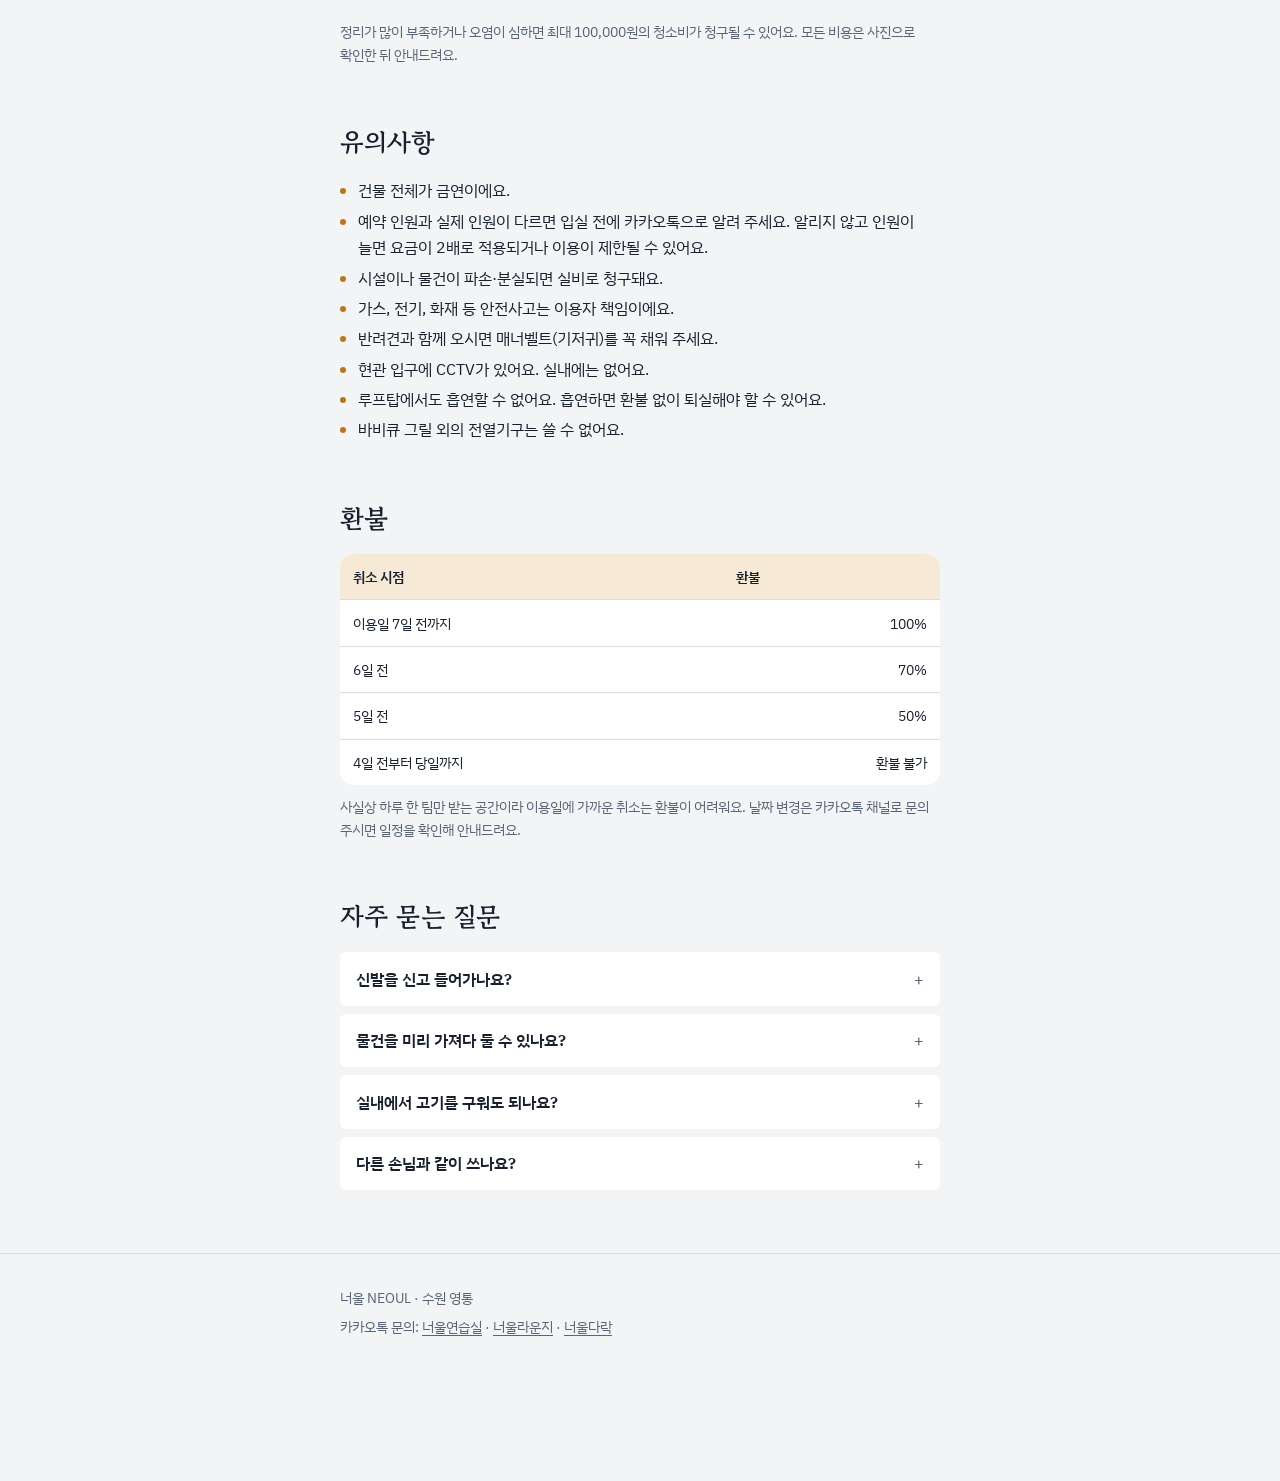
==== commit 1e5b4305: "모바일 개편(하단 예약 바, 바로가기 표시, 금·토 주말 표기) 복구 + 다락 오시는 길 유지" ====
--- a/darak.html
+++ b/darak.html
@@ -10,7 +10,7 @@
 <meta name="theme-color" content="#f2f4f6">
 <link rel="preconnect" href="https://fonts.googleapis.com"><link rel="preconnect" href="https://fonts.gstatic.com" crossorigin><link href="https://fonts.googleapis.com/css2?family=Gowun+Batang:wght@700&family=IBM+Plex+Sans+KR:wght@400;600&display=swap" rel="stylesheet">
 <link rel="icon" type="image/svg+xml" href="favicon-darak.svg">
-<link rel="stylesheet" href="style.css?v=2611254">
+<link rel="stylesheet" href="style.css?v=2611302">
 </head>
 <body class="darak">
 <header class="topbar"><div class="wrap">
@@ -35,9 +35,9 @@
 <h2>요금</h2>
 <table>
 <thead><tr><th>시간</th><th>평일</th><th>주말</th></tr></thead>
-<tbody><tr><th>낮<small>12:00 – 17:00</small></th><td class=num>70,000원<small>월–금</small></td><td class=num>100,000원<small>토·일·공휴일</small></td></tr><tr><th>밤<small>19:00 – 24:00</small></th><td class=num>120,000원<small>일–목</small></td><td class=num>180,000원<small>금·토·공휴일 전날</small></td></tr><tr><th>올나잇<small>19:00 – 다음 날 09:00</small></th><td class=num>150,000원<small>일–목</small></td><td class=num>230,000원<small>금·토·공휴일 전날</small></td></tr></tbody>
+<tbody><tr><th>낮<small>12:00 – 17:00</small></th><td class=num>70,000원<small>월–금</small></td><td class=num>100,000원<small>토·일·공휴일</small></td></tr><tr><th>밤<small>19:00 – 24:00</small></th><td class=num>120,000원<small>일–목</small></td><td class=num>180,000원<small>금·토</small></td></tr><tr><th>올나잇<small>19:00 – 다음 날 09:00</small></th><td class=num>150,000원<small>일–목</small></td><td class=num>230,000원<small>금·토</small></td></tr></tbody>
 </table>
-<p class="note">낮은 토·일·공휴일, 밤과 올나잇은 금·토와 공휴일 전날이 주말 요금이에요. 밤타임·올나잇은 만 19세 이상만 이용할 수 있어요.</p>
+<p class="note">낮은 토·일·공휴일, 밤과 올나잇은 금·토가 주말 요금이에요. 밤타임·올나잇은 만 19세 이상만 이용할 수 있어요.</p>
 <div class="callout"><p><strong>지금은 밤 입실 1시간 무료</strong> 이벤트 중이에요. 네이버 예약에서 이벤트 옵션을 고르면 18시부터 들어오실 수 있어요. 앞 예약이 있는 날은 어려울 수 있어요.</p></div>
 <h3>인원</h3>
 <p>기준 6명, 최대 24명이에요. 추가 인원은 12명까지 1명당 10,000원, 13명부터는 1명당 7,000원이에요.</p>
@@ -119,9 +119,11 @@
 </section>
 </div>
 </main>
+<div class="cta-bar"><div class="wrap"><a class="btn primary" href="https://map.naver.com/p/search/너울다락">네이버에서 예약하기</a><a class="btn" href="http://pf.kakao.com/_Skxdtxj/chat">카카오톡으로 문의하기</a></div></div>
 <footer><div class="wrap">
 <p>너울 NEOUL · 수원 영통</p>
 <p>카카오톡 문의: <a href="http://pf.kakao.com/_NQUlj/chat">너울연습실</a> · <a href="http://pf.kakao.com/_Rxcxdtxj/chat">너울라운지</a> · <a href="http://pf.kakao.com/_Skxdtxj/chat">너울다락</a></p>
 </div></footer>
+<script>(function(){var nav=document.querySelector('.jump');if(!nav)return;var links=[].slice.call(nav.querySelectorAll('a[href^="#"]'));var secs=links.map(function(a){return document.querySelector(a.getAttribute('href'));});function u(){var y=window.scrollY+nav.offsetHeight+24,cur=0;secs.forEach(function(s,i){if(s&&s.offsetTop<=y)cur=i;});links.forEach(function(a,i){var on=i===cur;a.classList.toggle('is-active',on);if(on&&a.getAttribute('aria-current')!=='true'){a.setAttribute('aria-current','true');var ul=a.closest('ul');ul.scrollTo({left:a.offsetLeft-ul.offsetWidth/2+a.offsetWidth/2,behavior:'smooth'});}else if(!on)a.removeAttribute('aria-current');});}window.addEventListener('scroll',u,{passive:true});u();})();</script>
 </body>
 </html>
--- a/style.css
+++ b/style.css
@@ -214,7 +214,44 @@
 .place-mark.studio { color: #6cc3bb; }
 .place-mark.lounge { color: #e08ba4; }
 .place-mark.darak { color: #e9b05c; }
+
+/* ── 2026.11 모바일 개편 ─────────────────────────── */
+.sr-only { position: absolute; width: 1px; height: 1px; overflow: hidden; clip: rect(0 0 0 0); white-space: nowrap; }
+
+/* 홈: 공간 카드 넘겨보기 */
+.cards { list-style: none; margin: 0.5rem -1.25rem 0; padding: 0 1.25rem; display: flex; gap: 0.75rem; overflow-x: auto; scroll-snap-type: x mandatory; scroll-padding: 0 1.25rem; scrollbar-width: none; overscroll-behavior-x: contain; }
+.cards::-webkit-scrollbar { display: none; }
+.cards::after { content: ""; flex: 0 0 0.5rem; }
+.cards li { flex: 0 0 min(19rem, 80%); scroll-snap-align: start; }
+.cards a { display: flex; flex-direction: column; gap: 0.6rem; color: #fff; text-decoration: none; }
+.card-photo { position: relative; display: block; aspect-ratio: 300 / 190; border-radius: 18px; overflow: hidden; background: #2a4d70; }
+.card-photo img { width: 100%; height: 100%; object-fit: cover; display: block; transition: transform .4s ease; }
+.cards a:hover .card-photo img { transform: scale(1.03); }
+.card-photo .where { position: absolute; top: 0.75rem; right: 0.75rem; font-size: 0.75rem; line-height: 1; color: #fff; background: rgba(28,59,90,.82); padding: 0.4rem 0.6rem; border-radius: 999px; }
+.cards .name { display: flex; align-items: center; gap: 0.6rem; font-family: var(--display); font-weight: 700; font-size: 1.75rem; line-height: 1.1; margin-top: 0.15rem; }
+.cards .what { color: #b8c8d8; font-size: var(--step--1); line-height: 1.55; }
+.cards a:hover .name { color: #cfe0f0; }
+.dots { display: flex; gap: 6px; margin: 1rem 0 0; }
+.dots span { height: 4px; width: 10px; border-radius: 2px; background: rgba(255,255,255,.3); transition: width .25s, background .25s; }
+.dots span.is-active { width: 28px; }
+.dots .studio.is-active { background: #6cc3bb; }
+.dots .lounge.is-active { background: #e08ba4; }
+.dots .darak.is-active { background: #e9b05c; }
+@media (min-width: 40rem) { .cards li { flex-basis: calc(50% - 0.5rem); } .dots { display: none; } }
+@media (prefers-reduced-motion: reduce) { .card-photo img, .dots span { transition: none; } }
+
+/* 공간 페이지: 바로가기 현재 위치 */
+.jump a.is-active { background: var(--accent); border-color: var(--accent); color: #fff; }
+main ul.plain li::marker { color: var(--accent); }
+
+/* 공간 페이지: 하단 고정 예약 바 */
+body.darak, body.lounge, body.studio { padding-bottom: 5.5rem; }
+.cta-bar { position: fixed; left: 0; right: 0; bottom: 0; z-index: 10; background: rgba(242,244,246,.96); backdrop-filter: blur(10px); -webkit-backdrop-filter: blur(10px); border-top: 1px solid var(--line); padding: 0.7rem 0 calc(0.7rem + env(safe-area-inset-bottom)); }
+.cta-bar .wrap { display: flex; gap: 0.5rem; }
+.cta-bar .btn { flex: 1; text-align: center; padding: 0.8rem 0.5rem; font-size: 0.95rem; }
+
+/* 다락: 주차장에서 오시는 길 사진 */
 .route { margin: 1rem 0 1.2rem; }
 .route a { display: block; }
 .route img { width: 100%; height: auto; display: block; border-radius: var(--radius-sm); background: var(--line); }
-.route figcaption { margin-top: 0.45rem; font-size: 0.92rem; color: var(--muted, inherit); line-height: 1.55; }
+.route figcaption { margin-top: 0.45rem; font-size: 0.92rem; color: var(--muted); line-height: 1.55; }
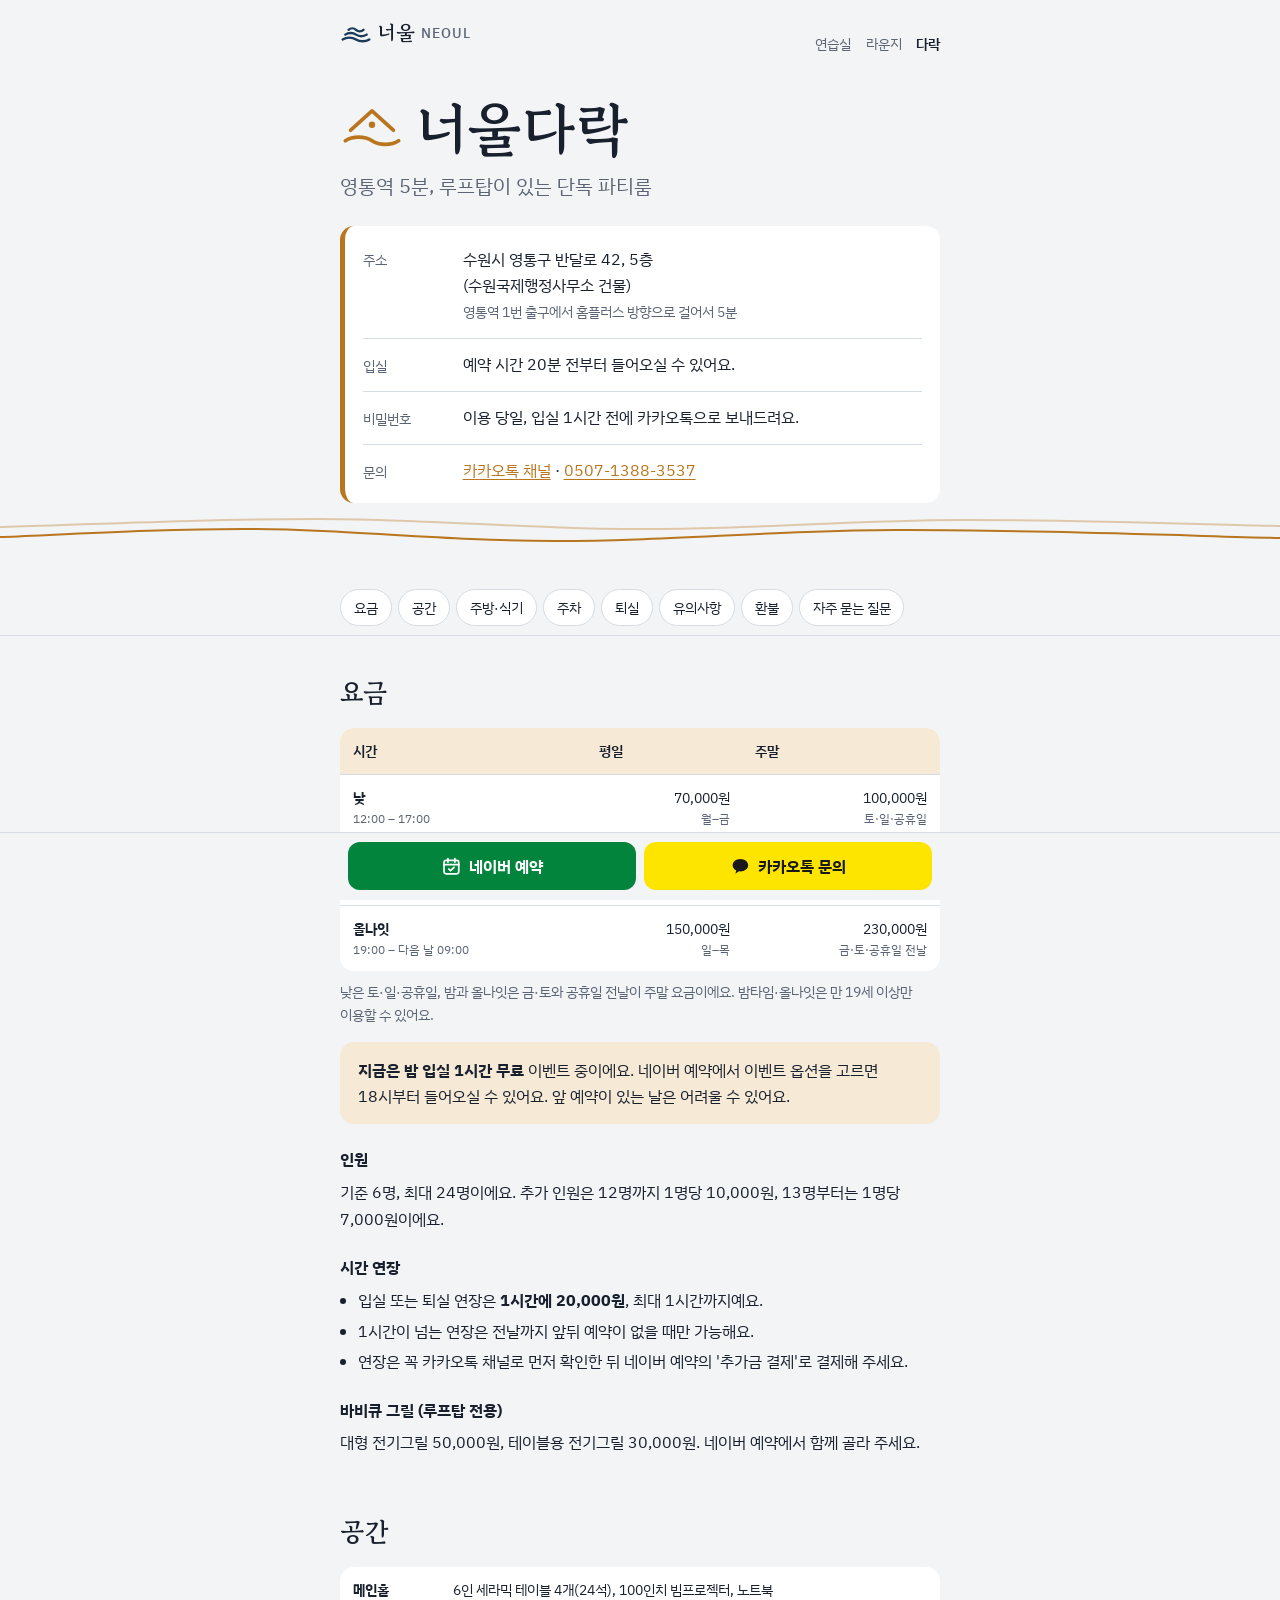
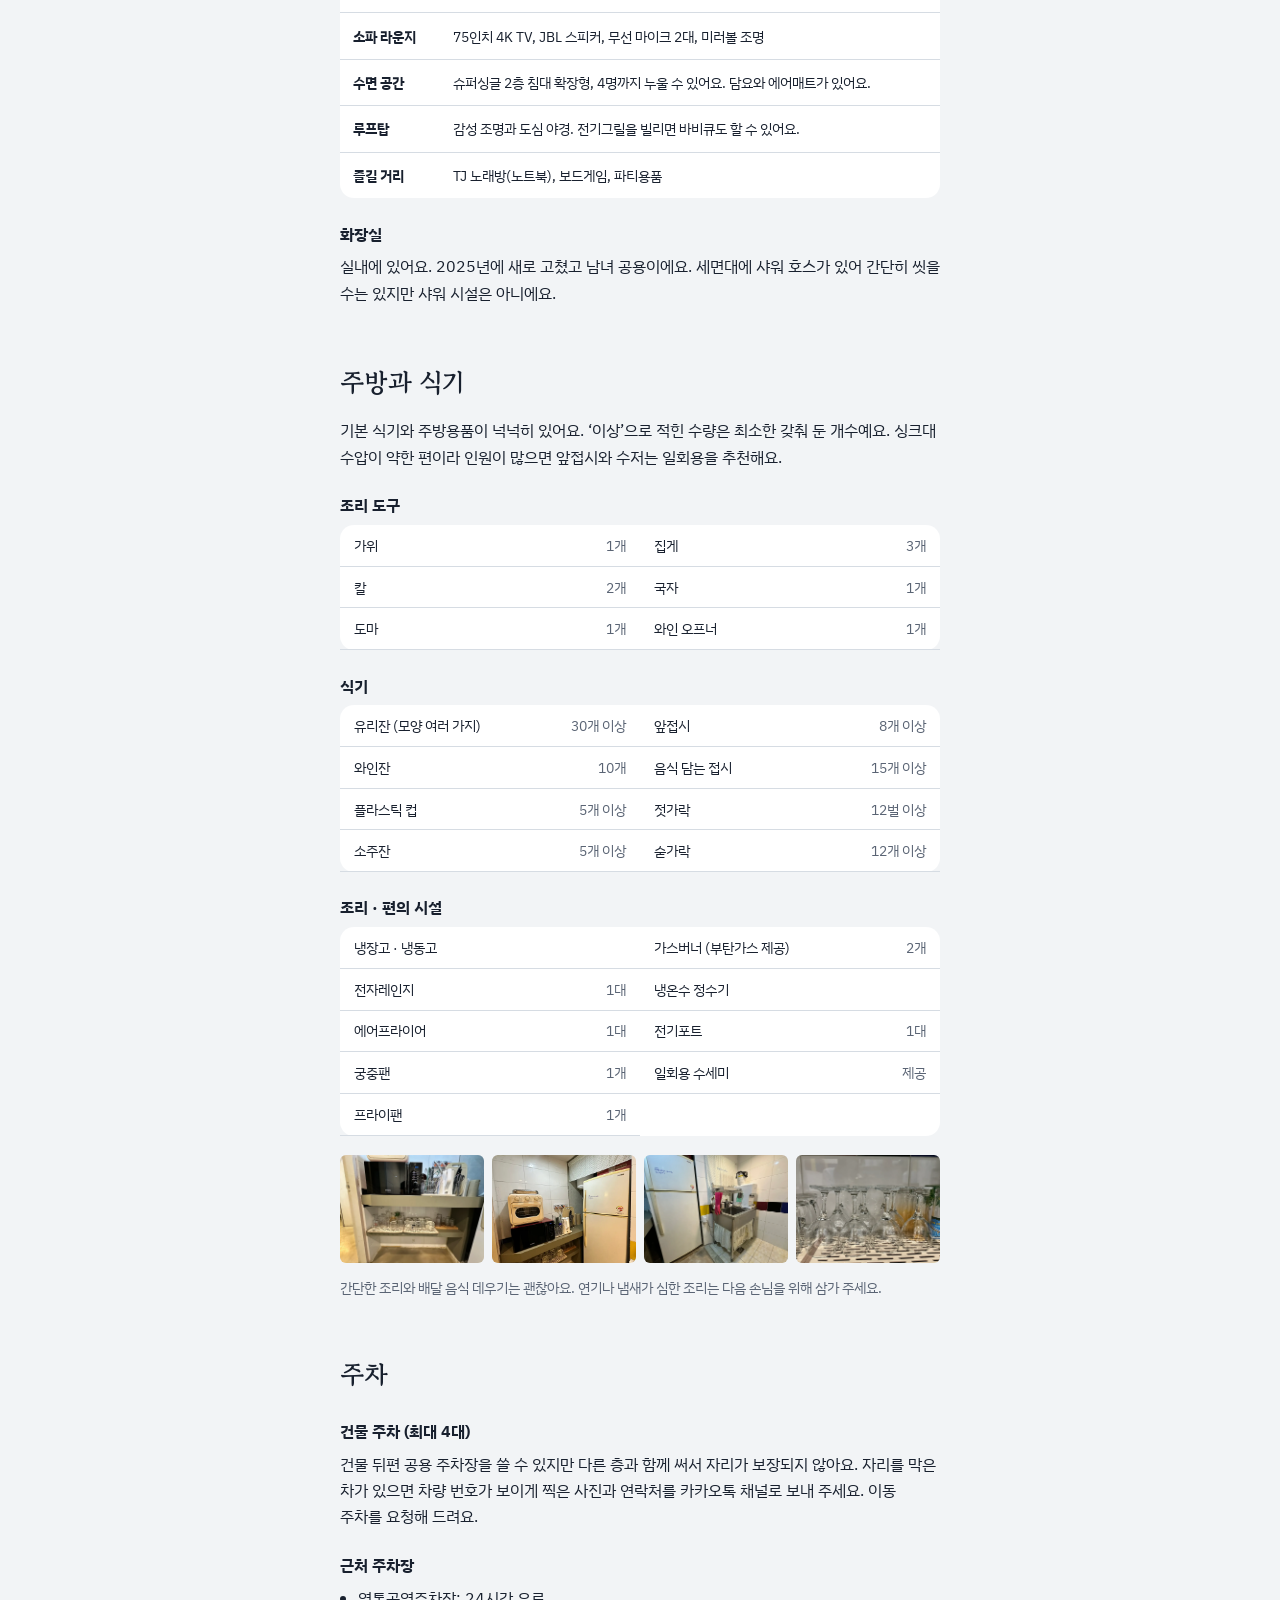
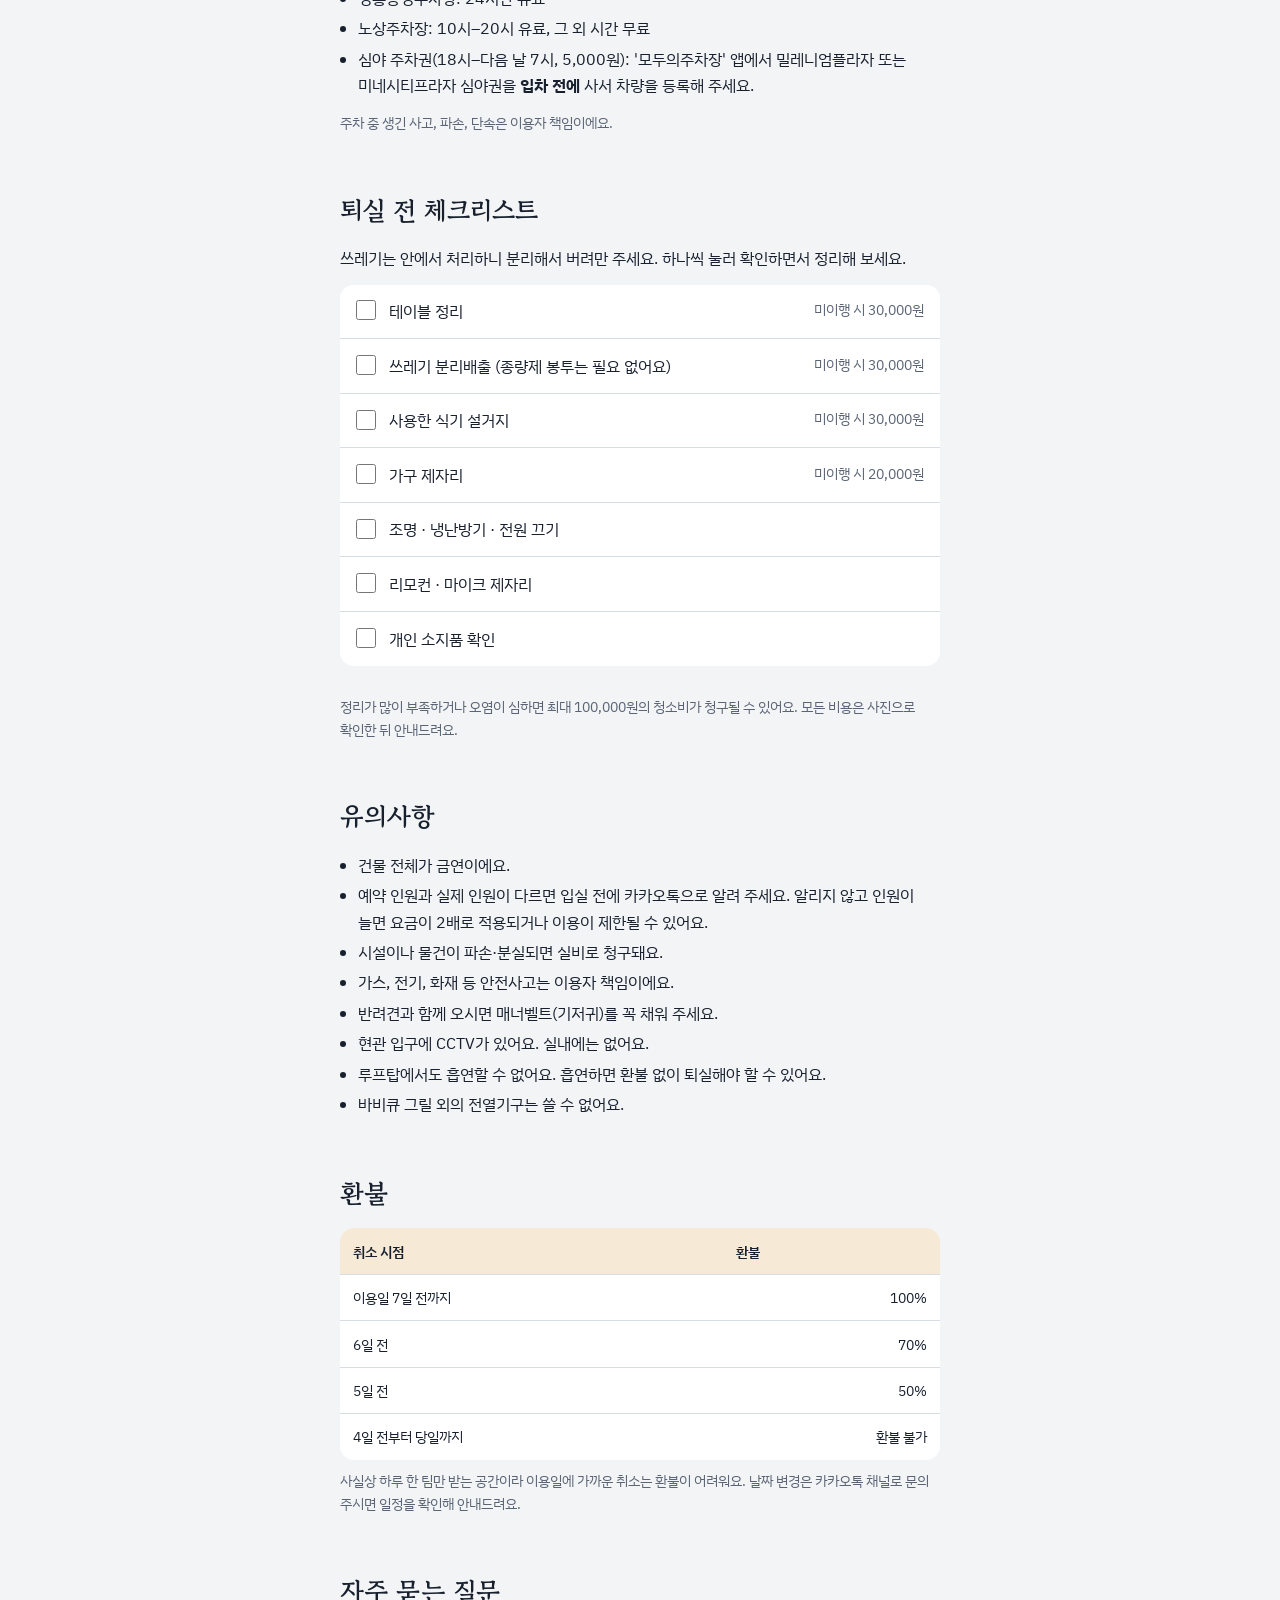
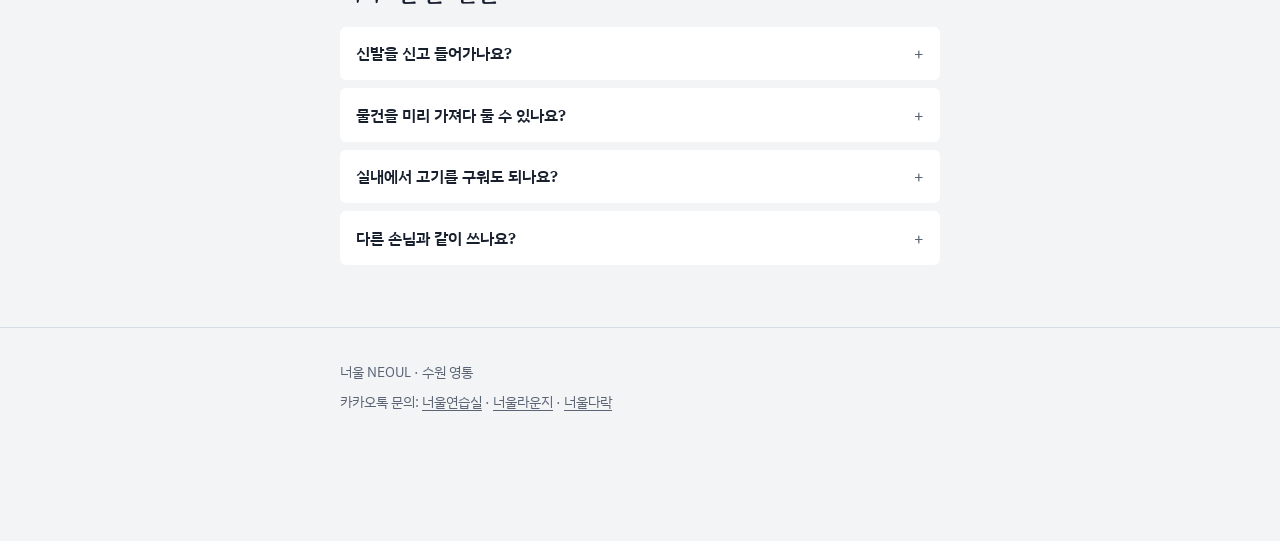
==== commit 6c383cc6: "하단 고정 네이버 예약, 카카오톡 문의 버튼" ====
--- a/darak.html
+++ b/darak.html
@@ -10,9 +10,9 @@
 <meta name="theme-color" content="#f2f4f6">
 <link rel="preconnect" href="https://fonts.googleapis.com"><link rel="preconnect" href="https://fonts.gstatic.com" crossorigin><link href="https://fonts.googleapis.com/css2?family=Gowun+Batang:wght@700&family=IBM+Plex+Sans+KR:wght@400;600&display=swap" rel="stylesheet">
 <link rel="icon" type="image/svg+xml" href="favicon-darak.svg">
-<link rel="stylesheet" href="style.css?v=2611302">
+<link rel="stylesheet" href="style.css?v=2611254">
 </head>
-<body class="darak">
+<body class="darak has-bar">
 <header class="topbar"><div class="wrap">
 <a class="brand" href="./"><svg class="brand-mark" viewBox="0 0 120 120" fill="none" stroke="currentColor" stroke-width="7" stroke-linecap="round" stroke-linejoin="round" aria-hidden="true"><path d="M32 48 C39.7 41 52.3 41 60.0 48 S80.3 55 88 48"/><path d="M20 66 C31.0 58 49.0 58 60.0 66 S89.0 74 100 66"/><path d="M10 84 C23.8 75 46.2 75 60.0 84 S96.2 93 110 84"/></svg>너울<small>NEOUL</small></a>
 <nav aria-label="공간"><a href="music">연습실</a><a href="lounge">라운지</a><a href="darak" aria-current=page>다락</a></nav>
@@ -23,10 +23,6 @@
 <div class="space-title"><svg class="space-mark" viewBox="0 0 120 120" fill="none" stroke="currentColor" stroke-width="7" stroke-linecap="round" stroke-linejoin="round" role="img" aria-label="너울다락 로고"><path d="M20 64 L60 28 L100 64"/><circle cx="60" cy="54" r="6" fill="currentColor" stroke="none"/><path d="M10 84 C23.8 75 46.2 75 60.0 84 S96.2 93 110 84"/></svg><h1>너울다락</h1></div>
 <p class="lead">영통역 5분, 루프탑이 있는 단독 파티룸</p>
 <dl class="keyfacts"><div><dt>주소</dt><dd>수원시 영통구 반달로 42, 5층<br>(수원국제행정사무소 건물)<br><span class=note>영통역 1번 출구에서 홈플러스 방향으로 걸어서 5분</span></dd></div><div><dt>입실</dt><dd>예약 시간 20분 전부터 들어오실 수 있어요.</dd></div><div><dt>비밀번호</dt><dd>이용 당일, 입실 1시간 전에 카카오톡으로 보내드려요.</dd></div><div><dt>문의</dt><dd><a href="http://pf.kakao.com/_Skxdtxj/chat">카카오톡 채널</a> · <a href="tel:050713883537">0507-1388-3537</a></dd></div></dl>
-<div class="actions">
-<a class="btn primary" href="https://map.naver.com/p/search/너울다락">네이버에서 예약하기</a>
-<a class="btn" href="http://pf.kakao.com/_Skxdtxj/chat">카카오톡으로 문의하기</a>
-</div>
 </div>
 <svg class="swell" viewBox="0 0 600 40" preserveAspectRatio="none" aria-hidden="true"><path class="far" d="M0 16 C25.0 14.7 100.0 7.7 150 8 C200.0 8.3 250.0 17.8 300 18 C350.0 18.2 400.0 9.5 450 9 C500.0 8.5 575.0 14.0 600 15"/><path d="M0 26 C20.0 24.7 76.7 17.3 120 18 C163.3 18.7 210.0 29.8 260 30 C310.0 30.2 363.3 19.5 420 19 C476.7 18.5 570.0 25.7 600 27"/></svg>
 <nav class="jump" aria-label="이 페이지에서 바로가기"><div class="wrap"><ul><li><a href="#price">요금</a></li><li><a href="#space">공간</a></li><li><a href="#kitchen">주방·식기</a></li><li><a href="#parking">주차</a></li><li><a href="#checkout">퇴실</a></li><li><a href="#rules">유의사항</a></li><li><a href="#refund">환불</a></li><li><a href="#faq">자주 묻는 질문</a></li></ul></div></nav>
@@ -35,9 +31,9 @@
 <h2>요금</h2>
 <table>
 <thead><tr><th>시간</th><th>평일</th><th>주말</th></tr></thead>
-<tbody><tr><th>낮<small>12:00 – 17:00</small></th><td class=num>70,000원<small>월–금</small></td><td class=num>100,000원<small>토·일·공휴일</small></td></tr><tr><th>밤<small>19:00 – 24:00</small></th><td class=num>120,000원<small>일–목</small></td><td class=num>180,000원<small>금·토</small></td></tr><tr><th>올나잇<small>19:00 – 다음 날 09:00</small></th><td class=num>150,000원<small>일–목</small></td><td class=num>230,000원<small>금·토</small></td></tr></tbody>
+<tbody><tr><th>낮<small>12:00 – 17:00</small></th><td class=num>70,000원<small>월–금</small></td><td class=num>100,000원<small>토·일·공휴일</small></td></tr><tr><th>밤<small>19:00 – 24:00</small></th><td class=num>120,000원<small>일–목</small></td><td class=num>180,000원<small>금·토·공휴일 전날</small></td></tr><tr><th>올나잇<small>19:00 – 다음 날 09:00</small></th><td class=num>150,000원<small>일–목</small></td><td class=num>230,000원<small>금·토·공휴일 전날</small></td></tr></tbody>
 </table>
-<p class="note">낮은 토·일·공휴일, 밤과 올나잇은 금·토가 주말 요금이에요. 밤타임·올나잇은 만 19세 이상만 이용할 수 있어요.</p>
+<p class="note">낮은 토·일·공휴일, 밤과 올나잇은 금·토와 공휴일 전날이 주말 요금이에요. 밤타임·올나잇은 만 19세 이상만 이용할 수 있어요.</p>
 <div class="callout"><p><strong>지금은 밤 입실 1시간 무료</strong> 이벤트 중이에요. 네이버 예약에서 이벤트 옵션을 고르면 18시부터 들어오실 수 있어요. 앞 예약이 있는 날은 어려울 수 있어요.</p></div>
 <h3>인원</h3>
 <p>기준 6명, 최대 24명이에요. 추가 인원은 12명까지 1명당 10,000원, 13명부터는 1명당 7,000원이에요.</p>
@@ -65,10 +61,6 @@
 
 <section id="parking">
 <h2>주차</h2>
-<h3 id="route">주차장에서 오시는 길</h3>
-<p>건물 뒤 주차장 쪽에는 너울다락 건물로 들어오는 문이 <strong>없어요</strong>. 주차장에서 보이는 옆 건물 1층 문으로 들어가 큰길(반달로)로 나온 뒤, 바로 옆 ‘수원 국제행정사무소’ 간판 건물의 1층 출입구로 들어와 5층으로 올라오세요.</p>
-<figure class="route"><a href="darak-route-01.webp"><img src="darak-route-01.webp" alt="주차장에서 본 모습. 왼쪽 너울다락 건물의 뒷문은 입구가 아니고, 오른쪽 옆 건물 1층 문으로 들어가 통과합니다." loading="lazy" width="1122" height="614"></a><figcaption>① 주차장: 다락 건물 뒷문은 입구가 아니에요. 옆 건물 문으로 들어가 1층을 지나 주세요.</figcaption></figure>
-<figure class="route"><a href="darak-route-02.webp"><img src="darak-route-02.webp" alt="큰길에서 본 모습. 옆 건물 1층에서 나와 오른쪽 너울다락 건물 1층 출입구로 들어갑니다." loading="lazy" width="1124" height="610"></a><figcaption>② 큰길: 옆 건물에서 나와 너울다락 건물 1층 출입구로 들어오세요.</figcaption></figure>
 <h3>건물 주차 (최대 4대)</h3>
 <p>건물 뒤편 공용 주차장을 쓸 수 있지만 다른 층과 함께 써서 자리가 보장되지 않아요. 자리를 막은 차가 있으면 차량 번호가 보이게 찍은 사진과 연락처를 카카오톡 채널로 보내 주세요. 이동 주차를 요청해 드려요.</p>
 <h3>근처 주차장</h3>
@@ -119,11 +111,10 @@
 </section>
 </div>
 </main>
-<div class="cta-bar"><div class="wrap"><a class="btn primary" href="https://map.naver.com/p/search/너울다락">네이버에서 예약하기</a><a class="btn" href="http://pf.kakao.com/_Skxdtxj/chat">카카오톡으로 문의하기</a></div></div>
 <footer><div class="wrap">
 <p>너울 NEOUL · 수원 영통</p>
 <p>카카오톡 문의: <a href="http://pf.kakao.com/_NQUlj/chat">너울연습실</a> · <a href="http://pf.kakao.com/_Rxcxdtxj/chat">너울라운지</a> · <a href="http://pf.kakao.com/_Skxdtxj/chat">너울다락</a></p>
 </div></footer>
-<script>(function(){var nav=document.querySelector('.jump');if(!nav)return;var links=[].slice.call(nav.querySelectorAll('a[href^="#"]'));var secs=links.map(function(a){return document.querySelector(a.getAttribute('href'));});function u(){var y=window.scrollY+nav.offsetHeight+24,cur=0;secs.forEach(function(s,i){if(s&&s.offsetTop<=y)cur=i;});links.forEach(function(a,i){var on=i===cur;a.classList.toggle('is-active',on);if(on&&a.getAttribute('aria-current')!=='true'){a.setAttribute('aria-current','true');var ul=a.closest('ul');ul.scrollTo({left:a.offsetLeft-ul.offsetWidth/2+a.offsetWidth/2,behavior:'smooth'});}else if(!on)a.removeAttribute('aria-current');});}window.addEventListener('scroll',u,{passive:true});u();})();</script>
+<nav class="book-bar" aria-label="너울다락 예약과 문의"><a class="book naver" href="https://map.naver.com/p/search/너울다락"><svg viewBox="0 0 24 24" fill="none" stroke="currentColor" stroke-width="2" stroke-linecap="round" stroke-linejoin="round" aria-hidden="true"><rect x="3.5" y="5" width="17" height="15.5" rx="2.5"/><path d="M3.5 10h17M8 3v4M16 3v4"/><path d="M9 15l2 2 4-4"/></svg>네이버 예약</a><a class="book kakao" href="http://pf.kakao.com/_Skxdtxj/chat"><svg viewBox="0 0 24 24" fill="currentColor" aria-hidden="true"><path d="M12 3.5c-5 0-9 3.2-9 7.2 0 2.6 1.7 4.8 4.2 6.1l-1 3.7 4.2-2.8c.5.1 1 .1 1.6.1 5 0 9-3.2 9-7.1S17 3.5 12 3.5z"/></svg>카카오톡 문의</a></nav>
 </body>
 </html>
--- a/style.css
+++ b/style.css
@@ -215,43 +215,15 @@
 .place-mark.lounge { color: #e08ba4; }
 .place-mark.darak { color: #e9b05c; }
 
-/* ── 2026.11 모바일 개편 ─────────────────────────── */
-.sr-only { position: absolute; width: 1px; height: 1px; overflow: hidden; clip: rect(0 0 0 0); white-space: nowrap; }
-
-/* 홈: 공간 카드 넘겨보기 */
-.cards { list-style: none; margin: 0.5rem -1.25rem 0; padding: 0 1.25rem; display: flex; gap: 0.75rem; overflow-x: auto; scroll-snap-type: x mandatory; scroll-padding: 0 1.25rem; scrollbar-width: none; overscroll-behavior-x: contain; }
-.cards::-webkit-scrollbar { display: none; }
-.cards::after { content: ""; flex: 0 0 0.5rem; }
-.cards li { flex: 0 0 min(19rem, 80%); scroll-snap-align: start; }
-.cards a { display: flex; flex-direction: column; gap: 0.6rem; color: #fff; text-decoration: none; }
-.card-photo { position: relative; display: block; aspect-ratio: 300 / 190; border-radius: 18px; overflow: hidden; background: #2a4d70; }
-.card-photo img { width: 100%; height: 100%; object-fit: cover; display: block; transition: transform .4s ease; }
-.cards a:hover .card-photo img { transform: scale(1.03); }
-.card-photo .where { position: absolute; top: 0.75rem; right: 0.75rem; font-size: 0.75rem; line-height: 1; color: #fff; background: rgba(28,59,90,.82); padding: 0.4rem 0.6rem; border-radius: 999px; }
-.cards .name { display: flex; align-items: center; gap: 0.6rem; font-family: var(--display); font-weight: 700; font-size: 1.75rem; line-height: 1.1; margin-top: 0.15rem; }
-.cards .what { color: #b8c8d8; font-size: var(--step--1); line-height: 1.55; }
-.cards a:hover .name { color: #cfe0f0; }
-.dots { display: flex; gap: 6px; margin: 1rem 0 0; }
-.dots span { height: 4px; width: 10px; border-radius: 2px; background: rgba(255,255,255,.3); transition: width .25s, background .25s; }
-.dots span.is-active { width: 28px; }
-.dots .studio.is-active { background: #6cc3bb; }
-.dots .lounge.is-active { background: #e08ba4; }
-.dots .darak.is-active { background: #e9b05c; }
-@media (min-width: 40rem) { .cards li { flex-basis: calc(50% - 0.5rem); } .dots { display: none; } }
-@media (prefers-reduced-motion: reduce) { .card-photo img, .dots span { transition: none; } }
-
-/* 공간 페이지: 바로가기 현재 위치 */
-.jump a.is-active { background: var(--accent); border-color: var(--accent); color: #fff; }
-main ul.plain li::marker { color: var(--accent); }
-
-/* 공간 페이지: 하단 고정 예약 바 */
-body.darak, body.lounge, body.studio { padding-bottom: 5.5rem; }
-.cta-bar { position: fixed; left: 0; right: 0; bottom: 0; z-index: 10; background: rgba(242,244,246,.96); backdrop-filter: blur(10px); -webkit-backdrop-filter: blur(10px); border-top: 1px solid var(--line); padding: 0.7rem 0 calc(0.7rem + env(safe-area-inset-bottom)); }
-.cta-bar .wrap { display: flex; gap: 0.5rem; }
-.cta-bar .btn { flex: 1; text-align: center; padding: 0.8rem 0.5rem; font-size: 0.95rem; }
-
-/* 다락: 주차장에서 오시는 길 사진 */
-.route { margin: 1rem 0 1.2rem; }
-.route a { display: block; }
-.route img { width: 100%; height: auto; display: block; border-radius: var(--radius-sm); background: var(--line); }
-.route figcaption { margin-top: 0.45rem; font-size: 0.92rem; color: var(--muted); line-height: 1.55; }
+/* 하단 고정 예약·문의 버튼 */
+.has-bar { padding-bottom: calc(4.6rem + env(safe-area-inset-bottom)); }
+.book-bar { position: fixed; left: 0; right: 0; bottom: 0; z-index: 50; display: flex; justify-content: center; gap: 0.5rem;
+  padding: 0.6rem 0.75rem calc(0.6rem + env(safe-area-inset-bottom)); background: rgba(242, 244, 246, 0.94);
+  -webkit-backdrop-filter: blur(8px); backdrop-filter: blur(8px); border-top: 1px solid var(--line); }
+.book { flex: 1 1 0; max-width: 18rem; min-height: 48px; display: flex; align-items: center; justify-content: center; gap: 0.45rem;
+  border-radius: 12px; font-weight: 700; font-size: 1rem; text-decoration: none; }
+.book svg { width: 1.3em; height: 1.3em; flex: none; }
+.book.naver { background: #02843d; color: #fff; }
+.book.kakao { background: #fee500; color: #191919; }
+.book:hover { filter: brightness(0.95); }
+.book:focus-visible { outline: 3px solid var(--ink); outline-offset: 2px; }
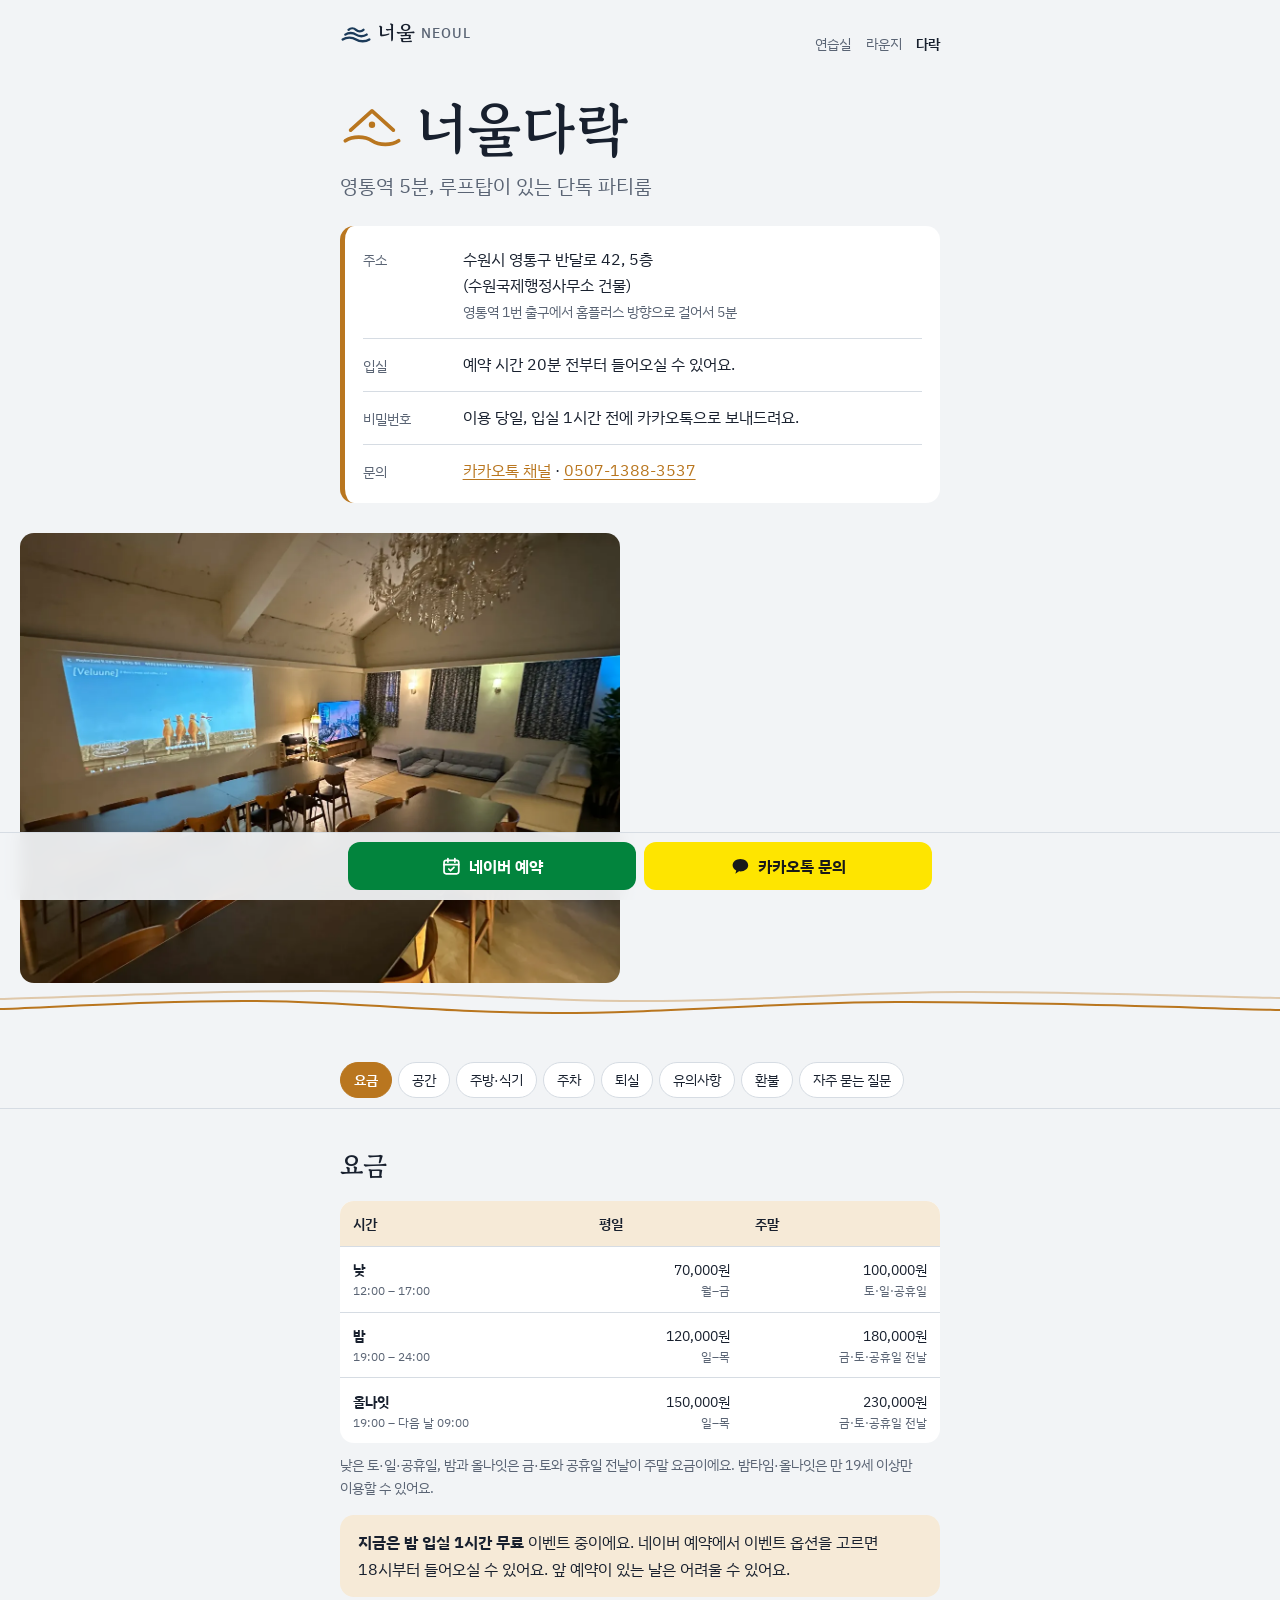
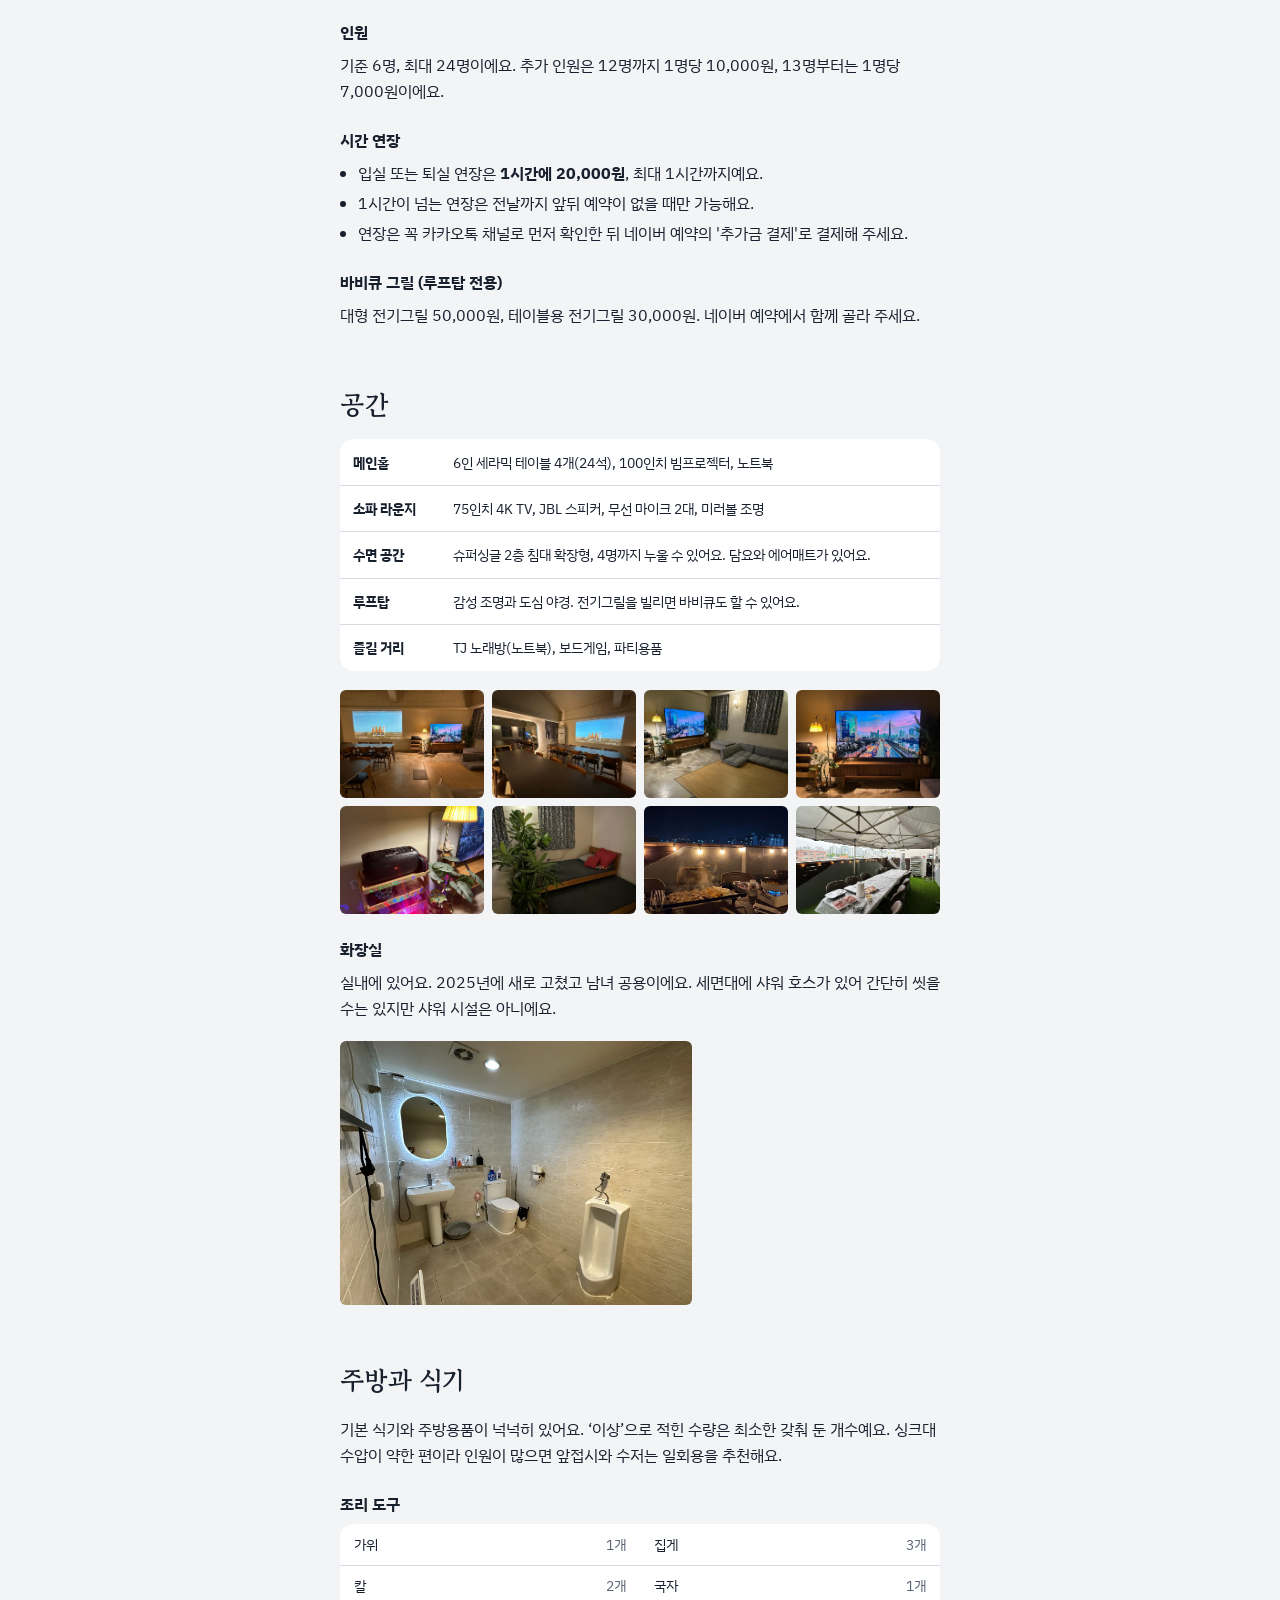
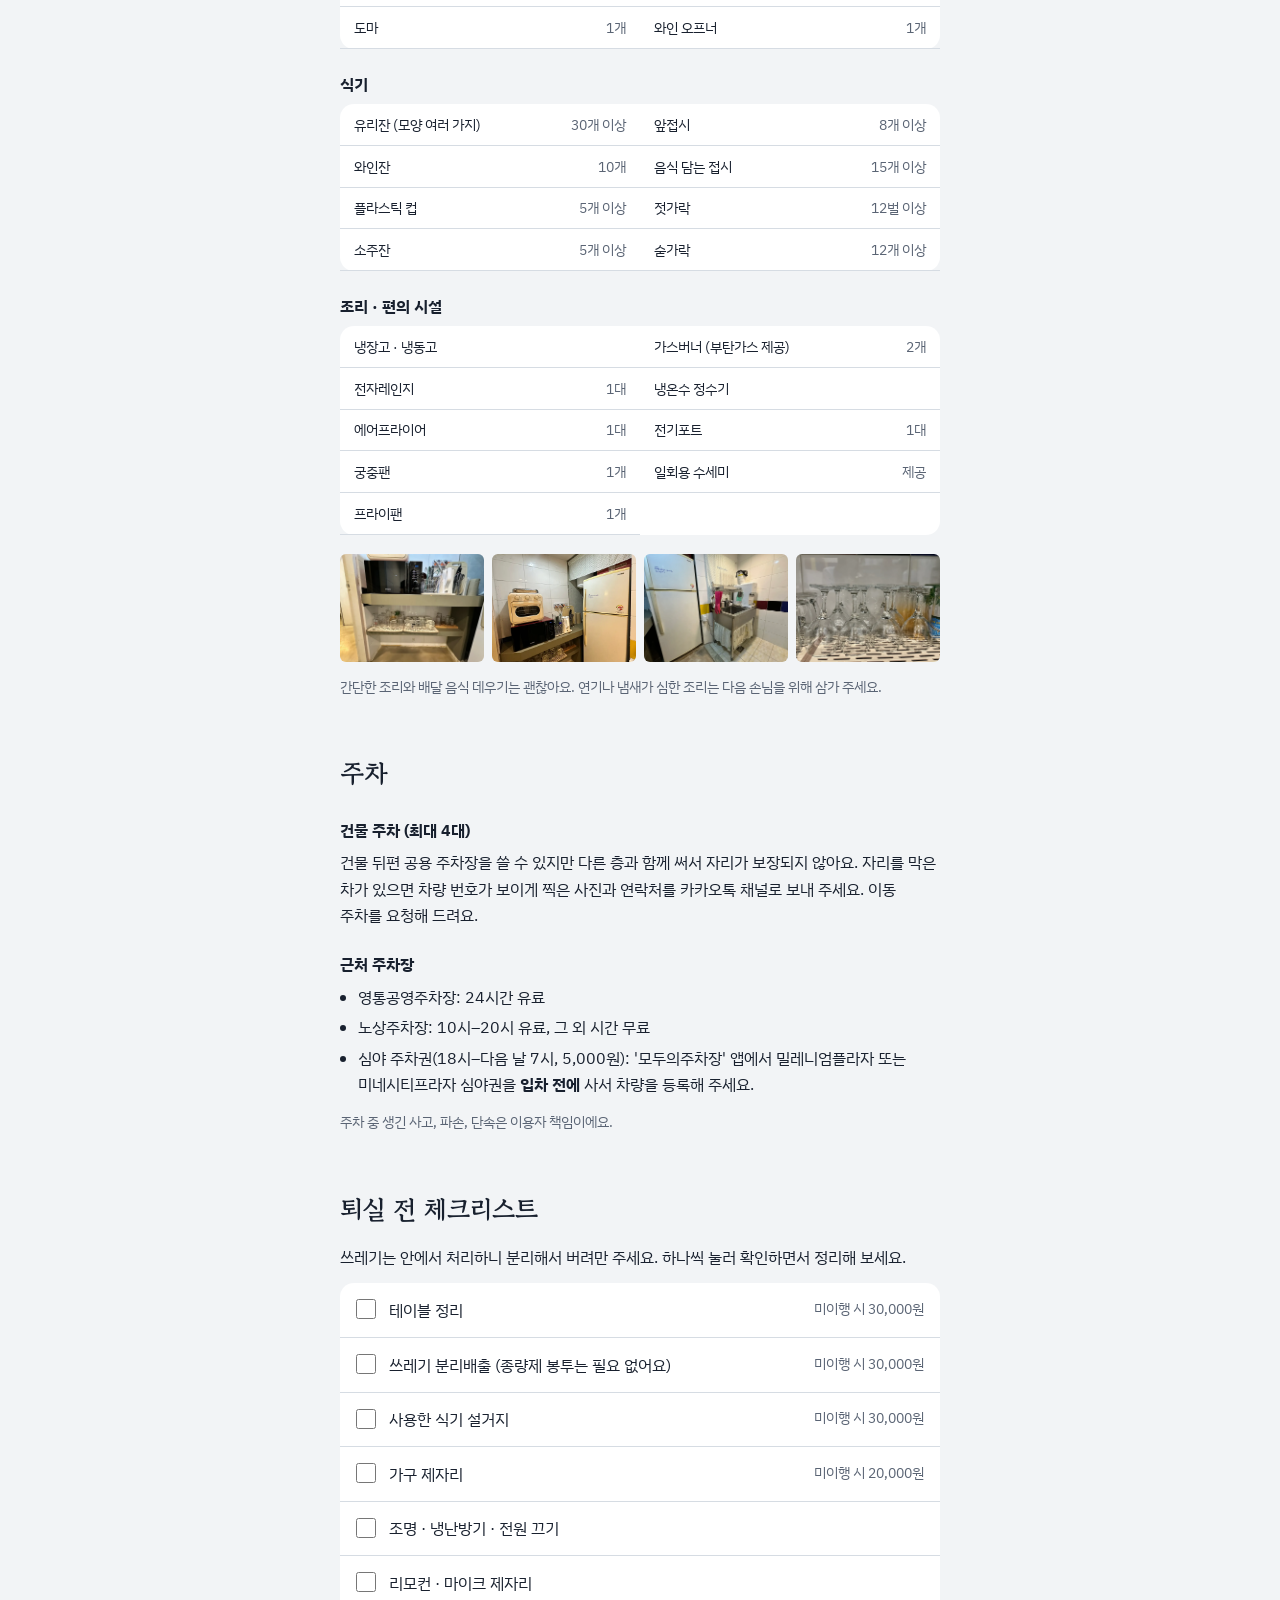
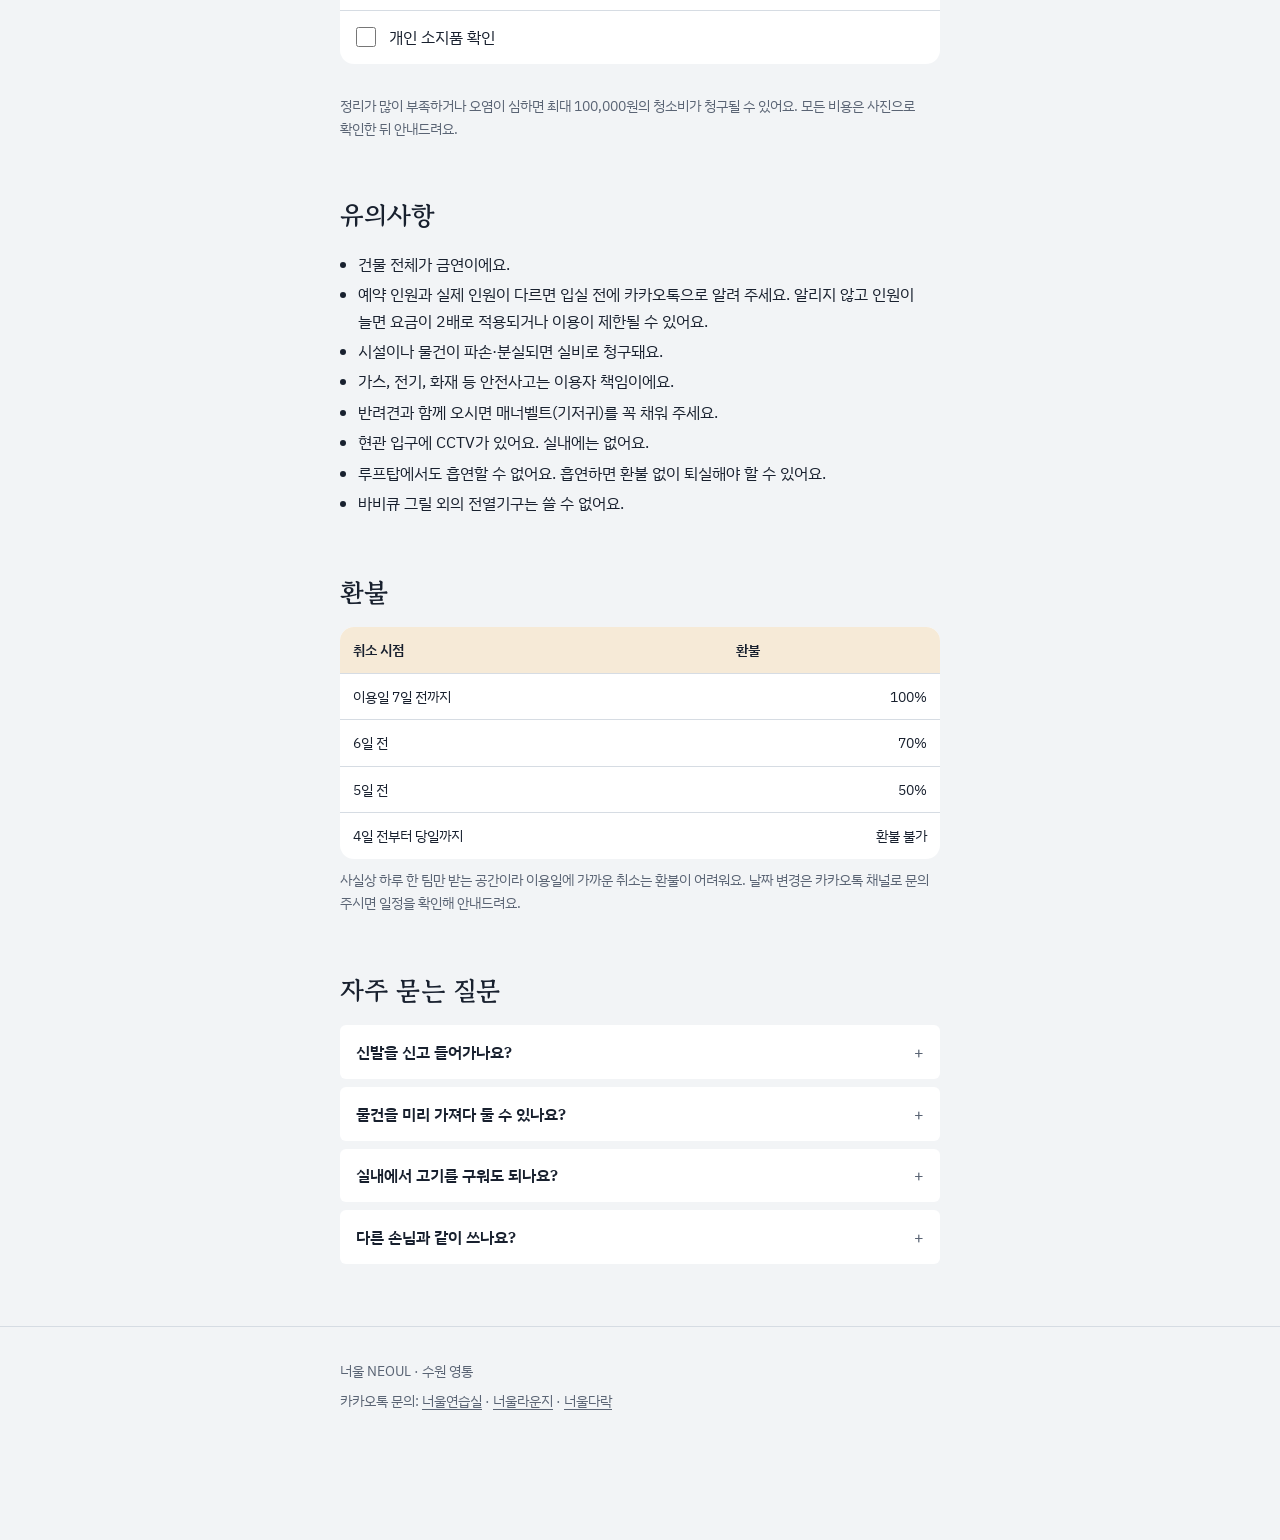
==== commit 2fdb62ee: "공간 사진 배치, 상단 탭 현재 구역 표시" ====
--- a/darak.html
+++ b/darak.html
@@ -10,7 +10,7 @@
 <meta name="theme-color" content="#f2f4f6">
 <link rel="preconnect" href="https://fonts.googleapis.com"><link rel="preconnect" href="https://fonts.gstatic.com" crossorigin><link href="https://fonts.googleapis.com/css2?family=Gowun+Batang:wght@700&family=IBM+Plex+Sans+KR:wght@400;600&display=swap" rel="stylesheet">
 <link rel="icon" type="image/svg+xml" href="favicon-darak.svg">
-<link rel="stylesheet" href="style.css?v=2611254">
+<link rel="stylesheet" href="style.css?v=2611256">
 </head>
 <body class="darak has-bar">
 <header class="topbar"><div class="wrap">
@@ -24,6 +24,7 @@
 <p class="lead">영통역 5분, 루프탑이 있는 단독 파티룸</p>
 <dl class="keyfacts"><div><dt>주소</dt><dd>수원시 영통구 반달로 42, 5층<br>(수원국제행정사무소 건물)<br><span class=note>영통역 1번 출구에서 홈플러스 방향으로 걸어서 5분</span></dd></div><div><dt>입실</dt><dd>예약 시간 20분 전부터 들어오실 수 있어요.</dd></div><div><dt>비밀번호</dt><dd>이용 당일, 입실 1시간 전에 카카오톡으로 보내드려요.</dd></div><div><dt>문의</dt><dd><a href="http://pf.kakao.com/_Skxdtxj/chat">카카오톡 채널</a> · <a href="tel:050713883537">0507-1388-3537</a></dd></div></dl>
 </div>
+<figure class="wrap hero-photo"><img src="darak-hall-01.webp" alt="샹들리에 아래 테이블과 빔프로젝터, 소파라운지가 한눈에 보이는 너울다락 메인홀"></figure>
 <svg class="swell" viewBox="0 0 600 40" preserveAspectRatio="none" aria-hidden="true"><path class="far" d="M0 16 C25.0 14.7 100.0 7.7 150 8 C200.0 8.3 250.0 17.8 300 18 C350.0 18.2 400.0 9.5 450 9 C500.0 8.5 575.0 14.0 600 15"/><path d="M0 26 C20.0 24.7 76.7 17.3 120 18 C163.3 18.7 210.0 29.8 260 30 C310.0 30.2 363.3 19.5 420 19 C476.7 18.5 570.0 25.7 600 27"/></svg>
 <nav class="jump" aria-label="이 페이지에서 바로가기"><div class="wrap"><ul><li><a href="#price">요금</a></li><li><a href="#space">공간</a></li><li><a href="#kitchen">주방·식기</a></li><li><a href="#parking">주차</a></li><li><a href="#checkout">퇴실</a></li><li><a href="#rules">유의사항</a></li><li><a href="#refund">환불</a></li><li><a href="#faq">자주 묻는 질문</a></li></ul></div></nav>
 <div class="wrap">
@@ -49,8 +50,10 @@
 <section id="space">
 <h2>공간</h2>
 <table><tbody><tr><th>메인홀</th><td>6인 세라믹 테이블 4개(24석), 100인치 빔프로젝터, 노트북</td></tr><tr><th>소파 라운지</th><td>75인치 4K TV, JBL 스피커, 무선 마이크 2대, 미러볼 조명</td></tr><tr><th>수면 공간</th><td>슈퍼싱글 2층 침대 확장형, 4명까지 누울 수 있어요. 담요와 에어매트가 있어요.</td></tr><tr><th>루프탑</th><td>감성 조명과 도심 야경. 전기그릴을 빌리면 바비큐도 할 수 있어요.</td></tr><tr><th>즐길 거리</th><td>TJ 노래방(노트북), 보드게임, 파티용품</td></tr></tbody></table>
+<div class="gallery"><a href="darak-hall-02.webp"><img src="darak-hall-02.webp" alt="빔프로젝터와 TV가 있는 메인홀" loading="lazy"></a><a href="darak-hall-03.webp"><img src="darak-hall-03.webp" alt="6인 테이블 네 개를 이어 붙인 메인홀" loading="lazy"></a><a href="darak-sofa-01.webp"><img src="darak-sofa-01.webp" alt="75인치 TV와 소파가 있는 소파라운지" loading="lazy"></a><a href="darak-sofa-02.webp"><img src="darak-sofa-02.webp" alt="조명과 TV가 있는 소파라운지" loading="lazy"></a><a href="darak-sound.webp"><img src="darak-sound.webp" alt="JBL 스피커와 파티 조명" loading="lazy"></a><a href="darak-rest.webp"><img src="darak-rest.webp" alt="2층 침대 프레임이 있는 수면존" loading="lazy"></a><a href="darak-rooftop-01.webp"><img src="darak-rooftop-01.webp" alt="야경을 보며 바비큐를 즐기는 루프탑" loading="lazy"></a><a href="darak-rooftop-02.webp"><img src="darak-rooftop-02.webp" alt="천막 아래 긴 테이블을 차린 낮의 루프탑" loading="lazy"></a></div>
 <h3>화장실</h3>
 <p>실내에 있어요. 2025년에 새로 고쳤고 남녀 공용이에요. 세면대에 샤워 호스가 있어 간단히 씻을 수는 있지만 샤워 시설은 아니에요.</p>
+<div class="gallery single"><a href="darak-toilet.webp"><img src="darak-toilet.webp" alt="내부에 있는 리모델링한 화장실" loading="lazy"></a></div>
 </section>
 
 <section id="kitchen">
@@ -61,6 +64,7 @@
 
 <section id="parking">
 <h2>주차</h2>
+
 <h3>건물 주차 (최대 4대)</h3>
 <p>건물 뒤편 공용 주차장을 쓸 수 있지만 다른 층과 함께 써서 자리가 보장되지 않아요. 자리를 막은 차가 있으면 차량 번호가 보이게 찍은 사진과 연락처를 카카오톡 채널로 보내 주세요. 이동 주차를 요청해 드려요.</p>
 <h3>근처 주차장</h3>
@@ -116,5 +120,19 @@
 <p>카카오톡 문의: <a href="http://pf.kakao.com/_NQUlj/chat">너울연습실</a> · <a href="http://pf.kakao.com/_Rxcxdtxj/chat">너울라운지</a> · <a href="http://pf.kakao.com/_Skxdtxj/chat">너울다락</a></p>
 </div></footer>
 <nav class="book-bar" aria-label="너울다락 예약과 문의"><a class="book naver" href="https://map.naver.com/p/search/너울다락"><svg viewBox="0 0 24 24" fill="none" stroke="currentColor" stroke-width="2" stroke-linecap="round" stroke-linejoin="round" aria-hidden="true"><rect x="3.5" y="5" width="17" height="15.5" rx="2.5"/><path d="M3.5 10h17M8 3v4M16 3v4"/><path d="M9 15l2 2 4-4"/></svg>네이버 예약</a><a class="book kakao" href="http://pf.kakao.com/_Skxdtxj/chat"><svg viewBox="0 0 24 24" fill="currentColor" aria-hidden="true"><path d="M12 3.5c-5 0-9 3.2-9 7.2 0 2.6 1.7 4.8 4.2 6.1l-1 3.7 4.2-2.8c.5.1 1 .1 1.6.1 5 0 9-3.2 9-7.1S17 3.5 12 3.5z"/></svg>카카오톡 문의</a></nav>
+<script>
+(function(){
+  var nav=document.querySelector('.jump'); if(!nav) return;
+  var links=[].slice.call(nav.querySelectorAll('a[href^="#"]'));
+  var secs=links.map(function(a){return document.getElementById(a.getAttribute('href').slice(1));});
+  function set(i){links.forEach(function(a,k){var on=k===i; a.classList.toggle('is-active',on); if(on){a.setAttribute('aria-current','true'); var ul=nav.querySelector('ul'); ul.scrollTo({left:a.offsetLeft-ul.clientWidth/2+a.clientWidth/2,behavior:'smooth'});} else a.removeAttribute('aria-current');});}
+  var cur=-1;
+  function onScroll(){var y=nav.getBoundingClientRect().bottom+24, idx=-1;
+    secs.forEach(function(s,k){ if(s && s.getBoundingClientRect().top<=y) idx=k; });
+    if(window.innerHeight+window.scrollY>=document.documentElement.scrollHeight-4) idx=secs.length-1;
+    if(idx!==cur){cur=idx; set(idx);} }
+  window.addEventListener('scroll',onScroll,{passive:true}); onScroll();
+})();
+</script>
 </body>
 </html>
--- a/style.css
+++ b/style.css
@@ -227,3 +227,10 @@
 .book.kakao { background: #fee500; color: #191919; }
 .book:hover { filter: brightness(0.95); }
 .book:focus-visible { outline: 3px solid var(--ink); outline-offset: 2px; }
+/* 공간 사진 */
+.hero-photo { margin: 1.4rem 0 0; }
+.hero-photo img { display: block; width: 100%; max-height: 520px; object-fit: cover; border-radius: var(--radius-lg); }
+.gallery.single { grid-template-columns: minmax(0, 22rem); }
+/* 상단 탭: 지금 보고 있는 구역 표시 */
+.jump a { transition: background-color .15s, color .15s, border-color .15s; }
+.jump a.is-active { background: var(--accent); border-color: var(--accent); color: #fff; font-weight: 600; }
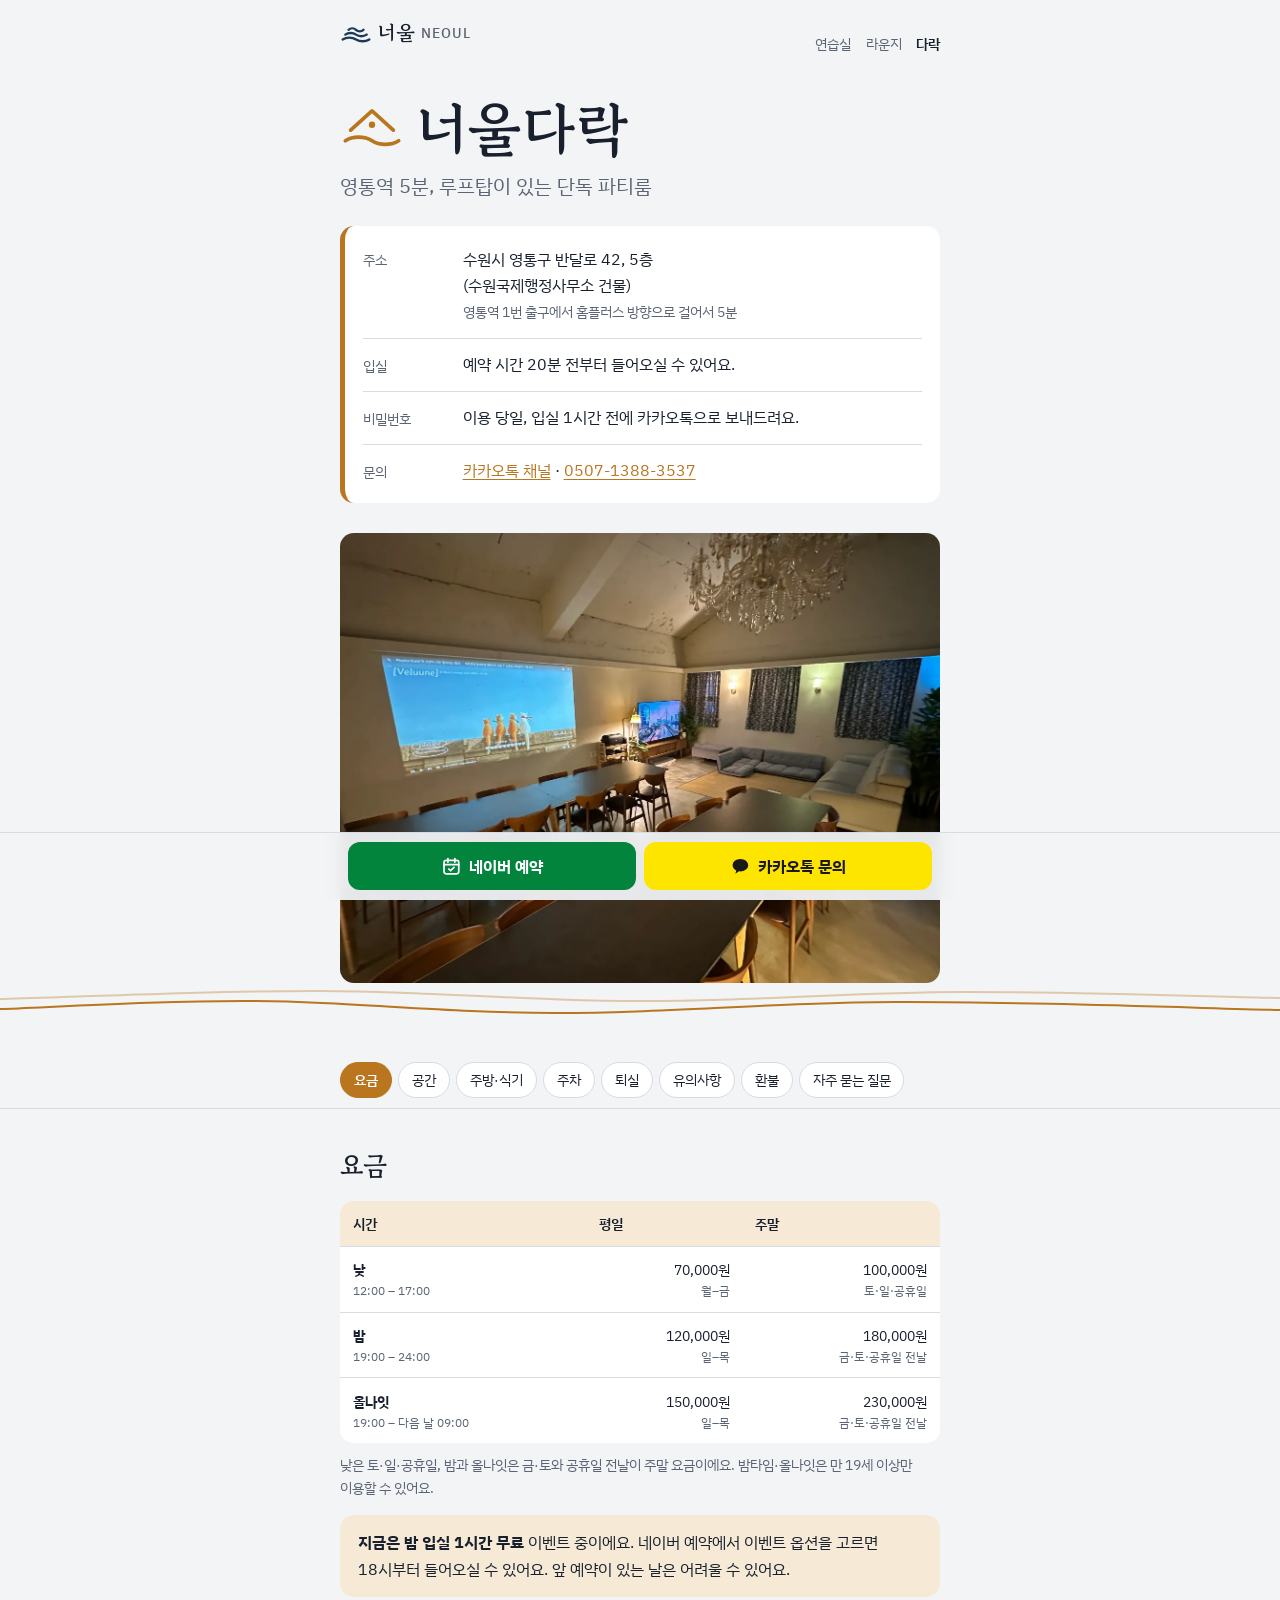
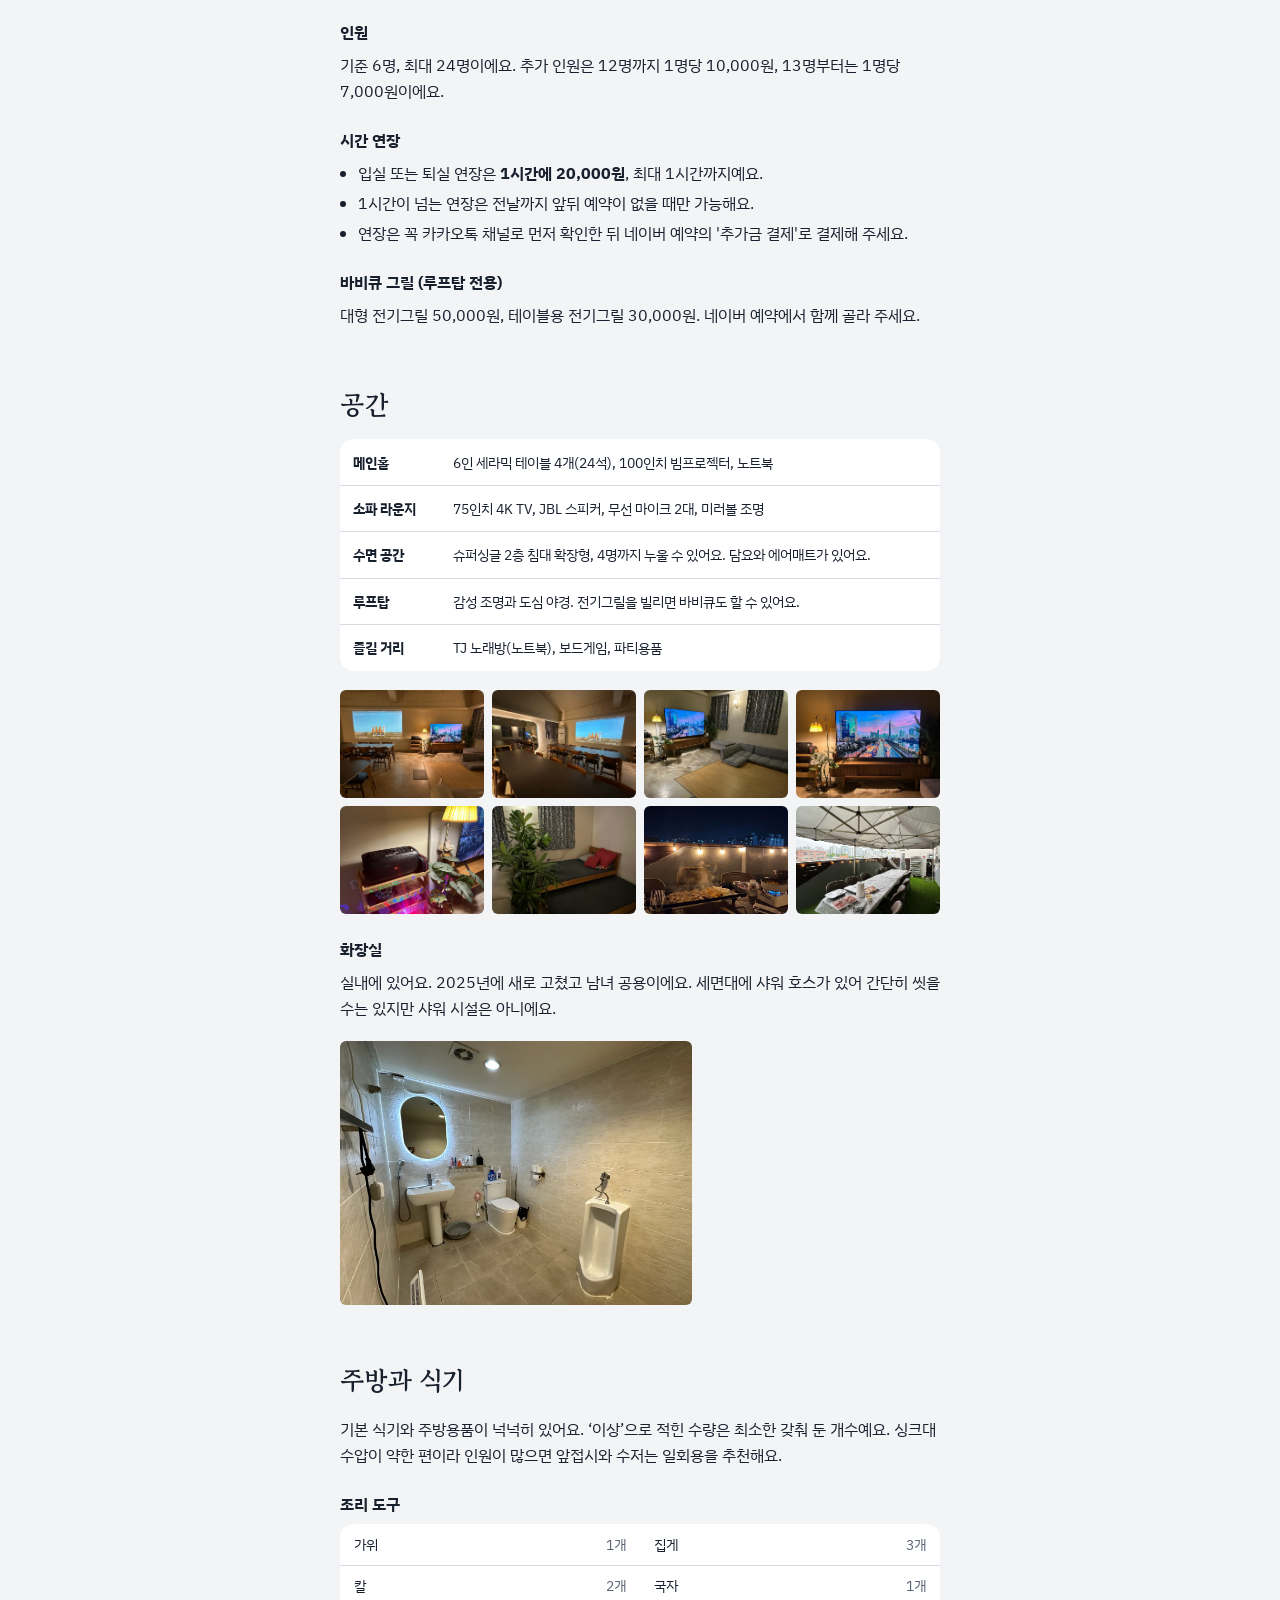
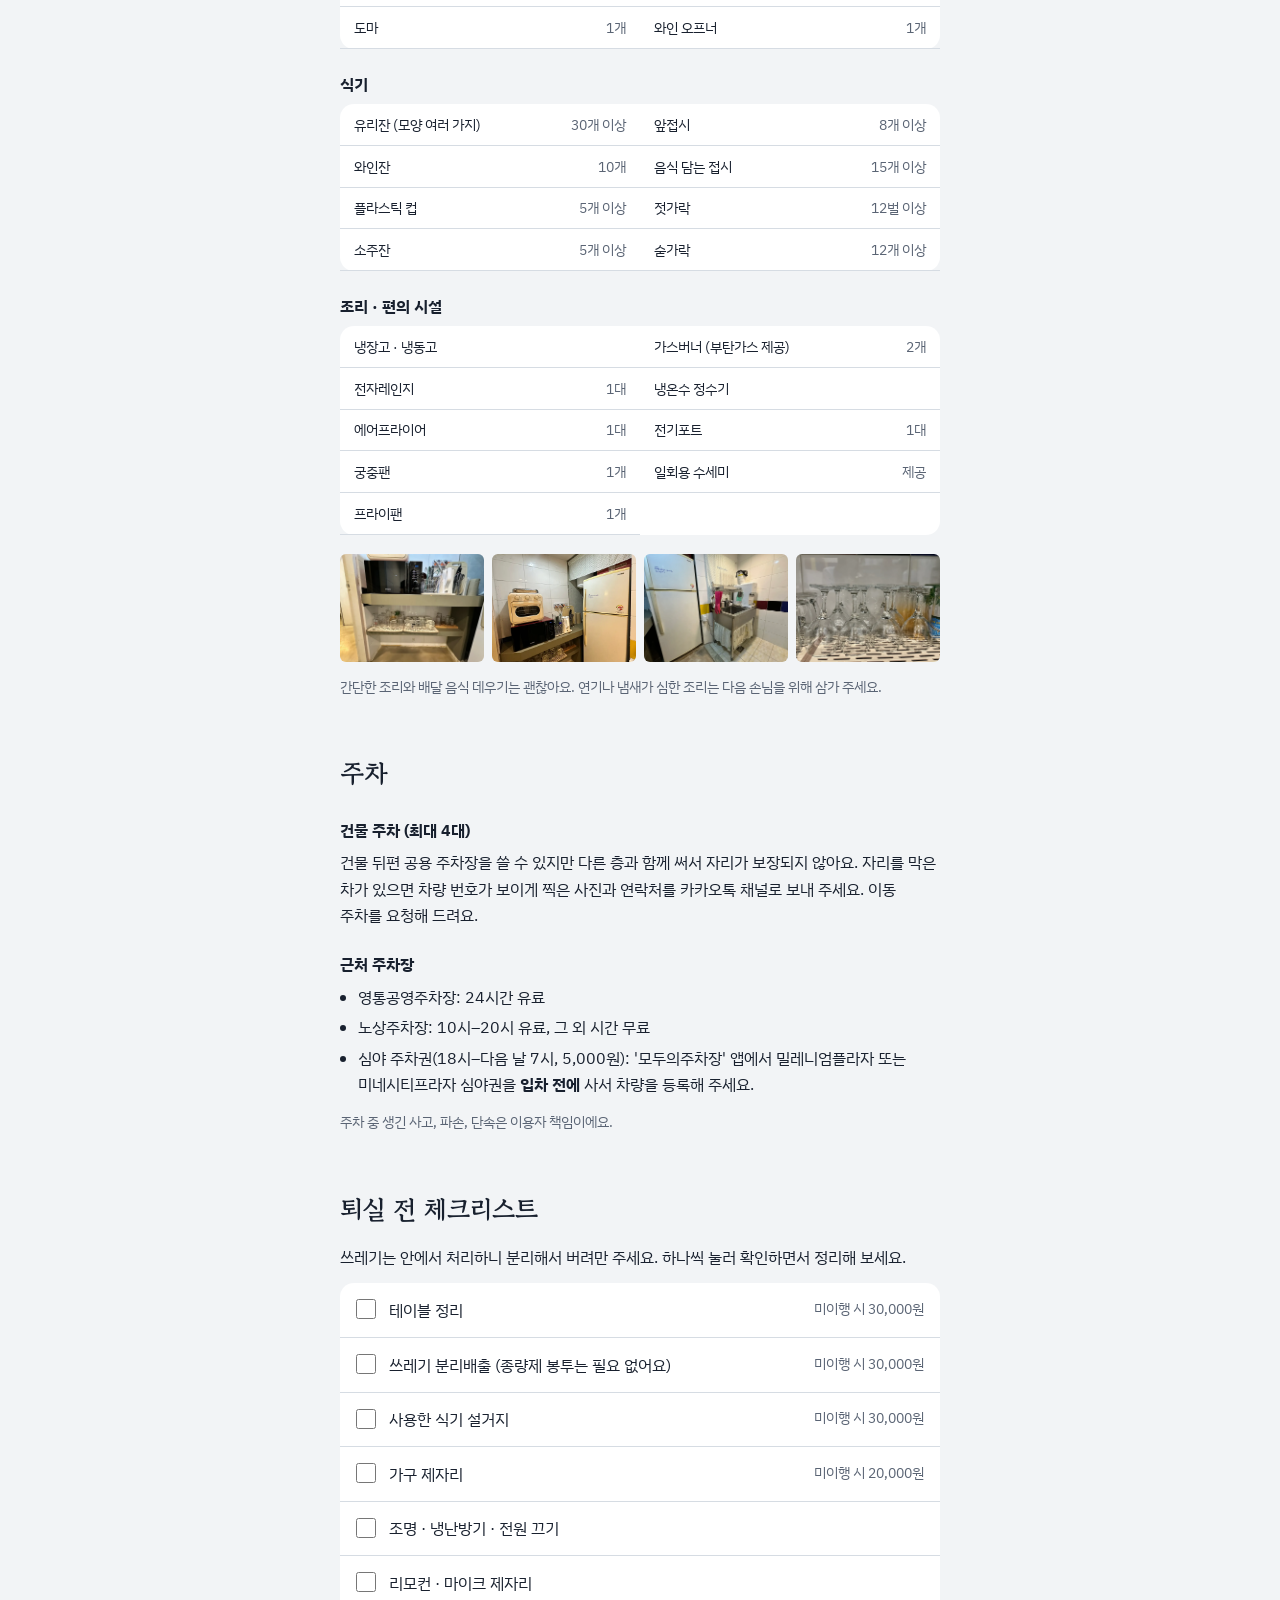
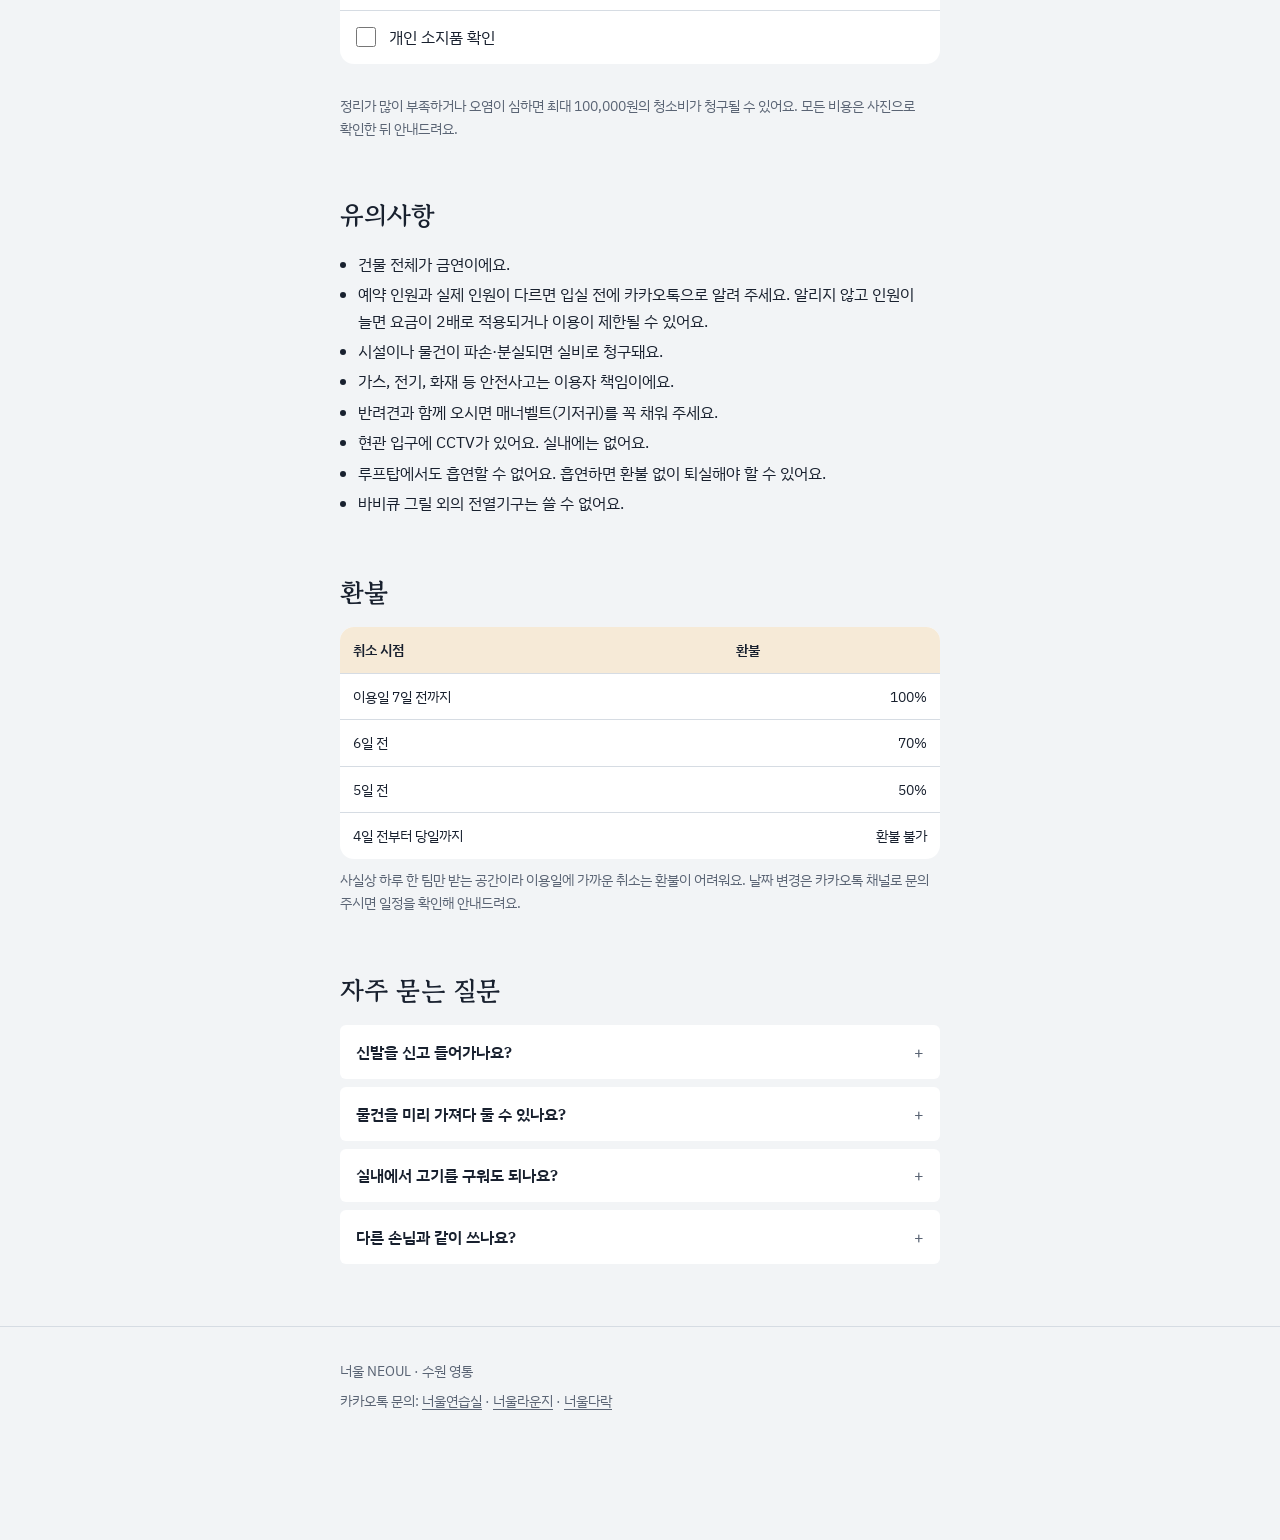
==== commit 75360c00: "대표 사진 가운데 정렬" ====
--- a/darak.html
+++ b/darak.html
@@ -10,7 +10,7 @@
 <meta name="theme-color" content="#f2f4f6">
 <link rel="preconnect" href="https://fonts.googleapis.com"><link rel="preconnect" href="https://fonts.gstatic.com" crossorigin><link href="https://fonts.googleapis.com/css2?family=Gowun+Batang:wght@700&family=IBM+Plex+Sans+KR:wght@400;600&display=swap" rel="stylesheet">
 <link rel="icon" type="image/svg+xml" href="favicon-darak.svg">
-<link rel="stylesheet" href="style.css?v=2611256">
+<link rel="stylesheet" href="style.css?v=2611257">
 </head>
 <body class="darak has-bar">
 <header class="topbar"><div class="wrap">
--- a/style.css
+++ b/style.css
@@ -228,7 +228,7 @@
 .book:hover { filter: brightness(0.95); }
 .book:focus-visible { outline: 3px solid var(--ink); outline-offset: 2px; }
 /* 공간 사진 */
-.hero-photo { margin: 1.4rem 0 0; }
+.hero-photo { margin: 1.4rem auto 0; }
 .hero-photo img { display: block; width: 100%; max-height: 520px; object-fit: cover; border-radius: var(--radius-lg); }
 .gallery.single { grid-template-columns: minmax(0, 22rem); }
 /* 상단 탭: 지금 보고 있는 구역 표시 */
